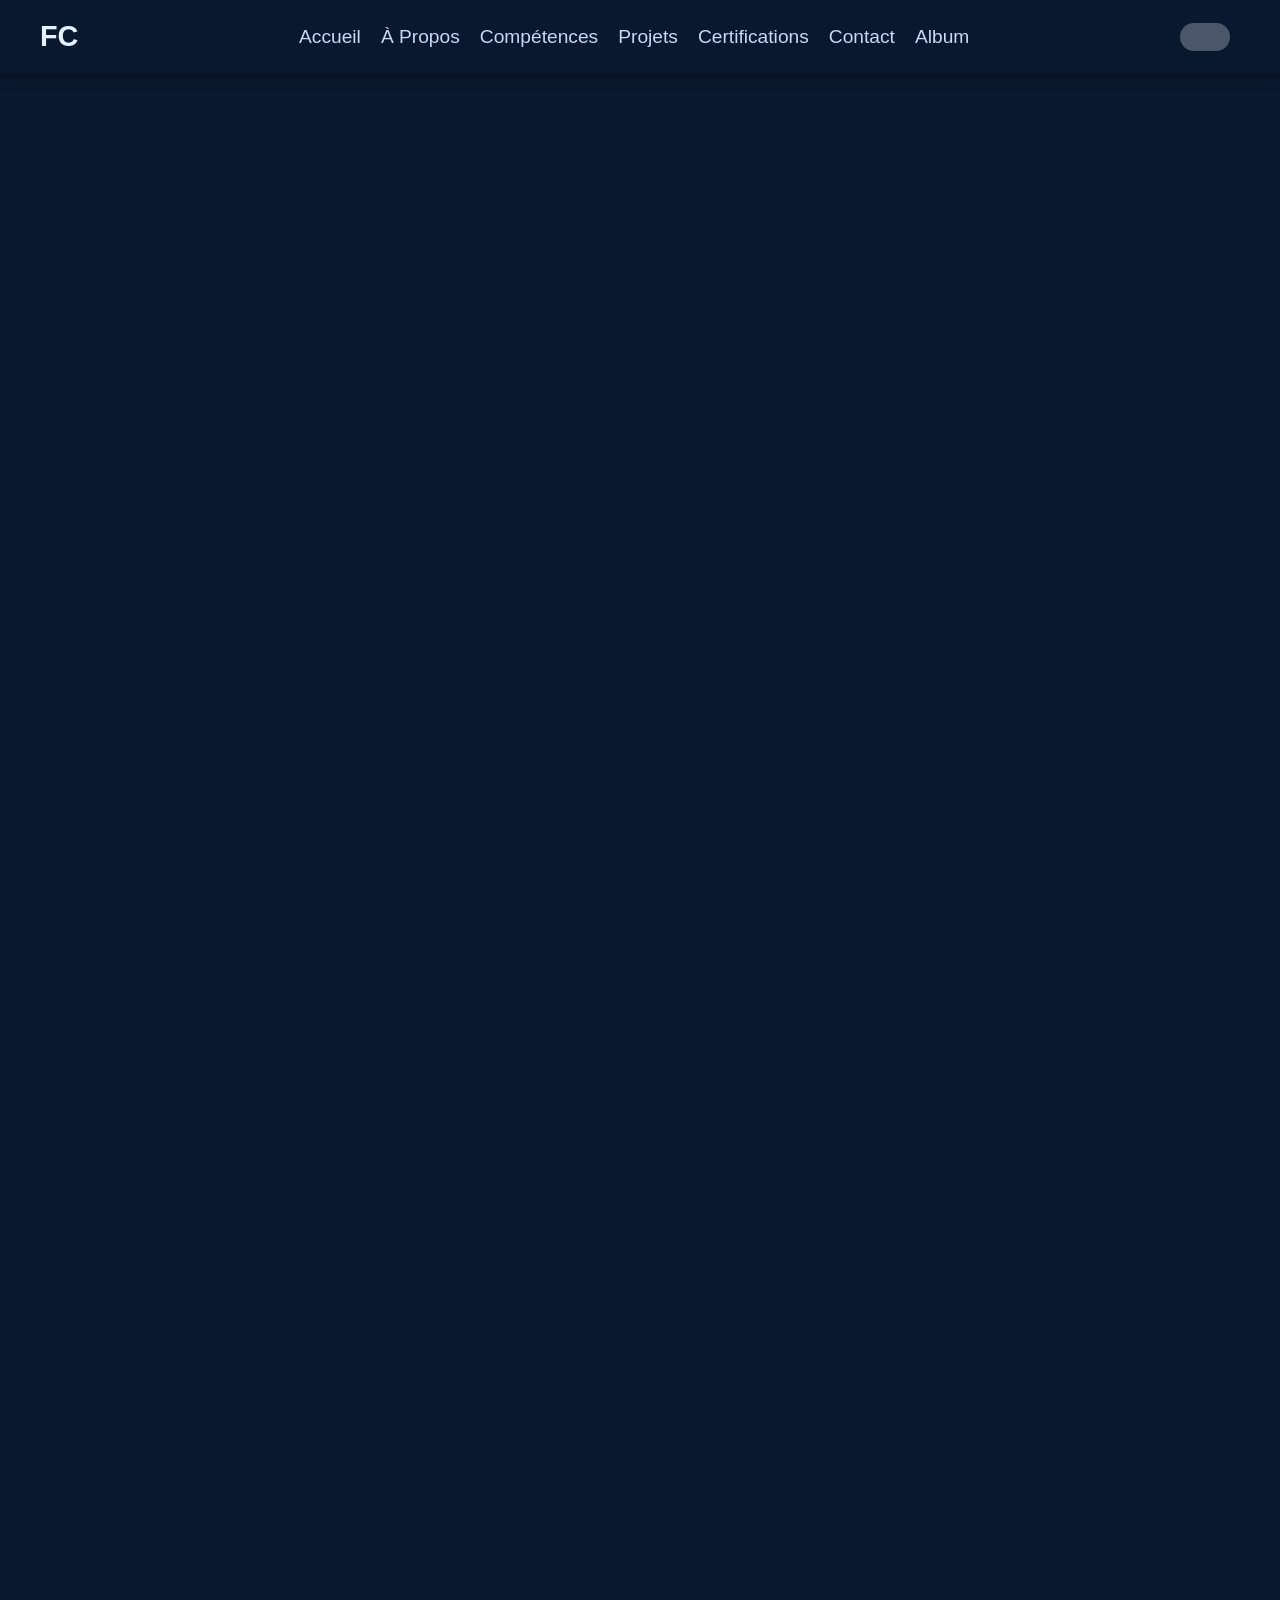
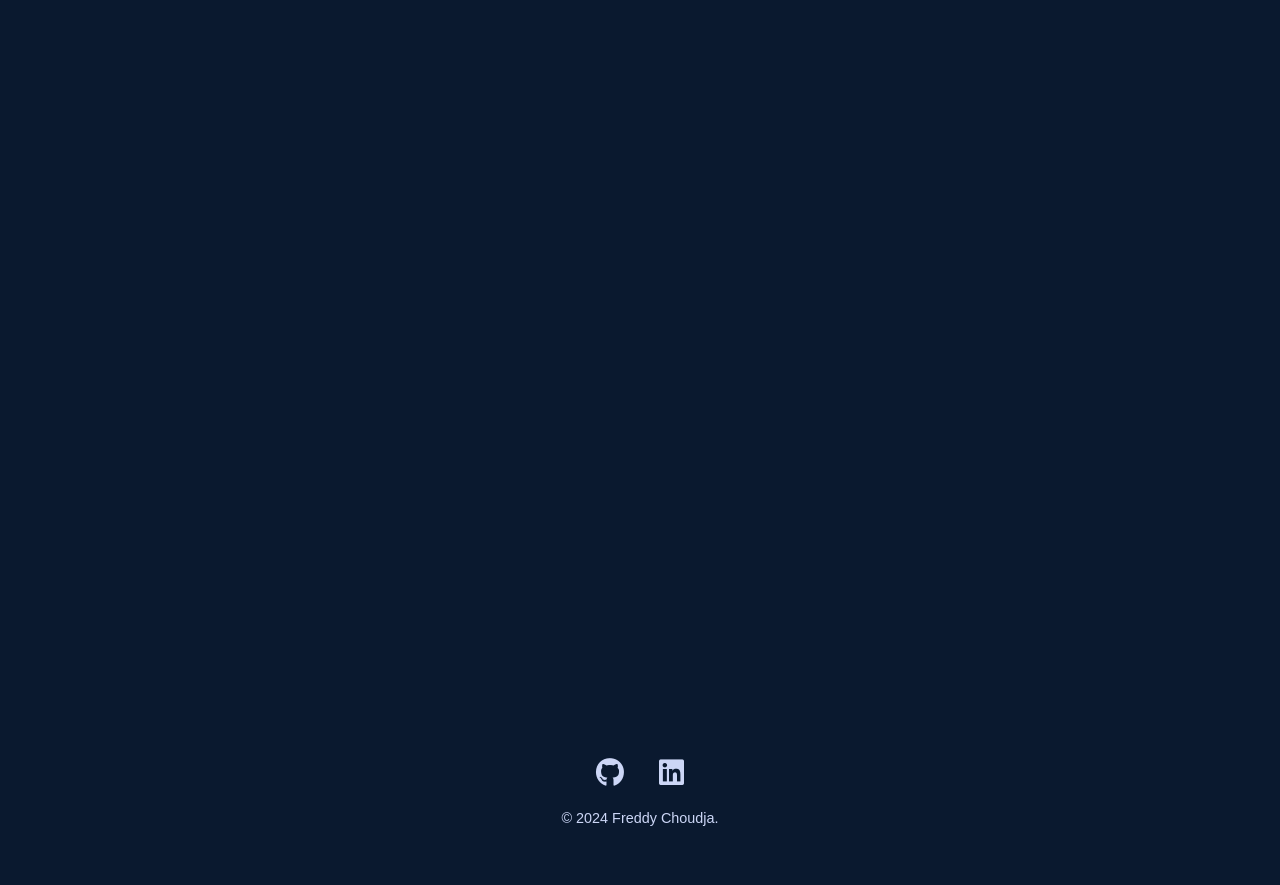
==== portf1/index.html @ 0fa6a566 "Add files via upload" ====
<!DOCTYPE html>
<html lang="fr" data-theme="dark">
<head>
    <meta charset="UTF-8">
    <meta name="viewport" content="width=device-width, initial-scale=1.0">
    <meta name="description" content="Portfolio de Freddy Choudja, développeur Full-Stack & entrepreneur spécialisé en Flutter, React, Node.js et Blockchain (Massa), créant des solutions pour la transformation numérique en Afrique.">
    <meta name="keywords" content="freddy choudja, développeur, full-stack, entrepreneur, flutter, react, node.js, blockchain, massa, afrique, cameroun, solutions numériques">
    <meta name="author" content="Freddy Choudja">
    <title>Freddy Choudja - Architecte de Solutions Numériques</title>

    <link rel="stylesheet" href="assets/css/style.css">
    <link rel="stylesheet" href="https://cdnjs.cloudflare.com/ajax/libs/font-awesome/6.2.0/css/all.min.css">
    <!-- Favicon personnalisé "FC" -->
    <link rel="icon" type="image/svg+xml" href="data:image/svg+xml,%3Csvg xmlns='http://www.w3.org/2000/svg' viewBox='0 0 100 100'%3E%3Crect width='100' height='100' rx='20' fill='%2300aaff'%3E%3C/rect%3E%3Ctext x='50' y='50' font-size='50' fill='white' text-anchor='middle' dy='.35em' font-family='Arial, sans-serif'%3EFC%3C/text%3E%3C/svg%3E">
</head>
<body>
    <div id="particles-js"></div>

    <nav>
        <!-- Logo Initiales -->
        <div class="logo">
            <a href="#hero" aria-label="Retour à l'accueil">FC</a>
        </div>
        <ul>
            <li><a href="#hero">Accueil</a></li>
            <li><a href="#about">À Propos</a></li>
            <li><a href="#skills">Compétences</a></li>
            <li><a href="#projects">Projets</a></li>
            <li><a href="#certifications">Certifications</a></li>
            <li><a href="#contact">Contact</a></li>
            <li><a href="#album">Album</a></li>
        </ul>
        <div class="theme-switch-wrapper">
            <label class="theme-switch" for="checkbox">
                <input type="checkbox" id="checkbox" />
                <div class="icon-slider">
                    <!-- Icônes Lune et Soleil -->
                    <svg class="moon" xmlns="http://www.w3.org/2000/svg" viewBox="0 0 24 24"><path d="M21.64,13.14...Z"/></svg>
                    <svg class="sun" xmlns="http://www.w3.org/2000/svg" viewBox="0 0 24 24"><path d="M12,9A3,3,0,0...Z"/></svg>
                </div>
            </label>
        </div>
    </nav>

    <header id="hero" class="hero fade-in-section">
        <h1>Freddy Choudja</h1>
        <p class="subtitle">Architecte de Solutions Numériques | Entrepreneur Tech</p>
        <p>Je conçois des écosystèmes web, blockchain Massah🙆🏽‍♂️ !!! pour catalyser l'innovation durable dans le monde.</p>
        <div class="hero-buttons">
            <a href="#projects" class="btn">Explorer mes réalisations</a>
            <a href="#contact" class="btn btn-secondary">Discutons de votre idée</a>
        </div>
    </header>

    <main>
        <section id="about" class="fade-in-section">
            <div class="container">
                <h2>Mon Parcours, Ma Vision</h2>
                <div class="about-content">
                    <img src="assets/images/fred.jpg" alt="Photo de profil de Freddy Choudja">
                    <div>
                        <p>En tant que développeur et entrepreneur camerounais, ma passion ne se limite pas au code ; elle est ancrée dans la conviction que la technologie est le plus puissant levier pour le changement. Je me spécialise dans la création d'applications robustes et centrées sur l'utilisateur.</p>
                        <p>Mon objectif est de traduire les défis locaux en opportunités numériques. Chaque projet est une mission pour renforcer l'éducation, promouvoir la durabilité et accélérer la transformation digitale sur le continent. Je crois en un avenir où l'innovation locale redéfinit les standards mondiaux.</p>
                    </div>
                </div>
            </div>
        </section>

        <!-- NOUVELLE SECTION COMPÉTENCES -->
        <section id="skills" class="fade-in-section">
            <div class="container">
                <h2>Mes Pôles d'Expertise</h2>
                <div class="skills-grid">
                    <div class="skill-card">
                        <i class="fas fa-mobile-alt"></i>
                        <h3>Développement Web</h3>
                        <p>Création d'applications natives cross-platform, performantes et fluides.</p>
                    </div>
                    <div class="skill-card">
                        <i class="fas fa-laptop-code"></i>
                        <h3>Marketing digitale</h3>
                        <p>promouvoir l'identite virtuelle des entreprises et entrepreneurs.</p>
                    </div>
                    <div class="skill-card">
                        <i class="fas fa-cubes"></i>
                        <h3>Blockchain & Web3</h3>
                        <p>Conception d'applications décentralisées (dApps) pour plus de transparence et de sécurité.</p>
                        <span><strong>Écosystème :</strong> Massa, Smart Contracts</span>
                    </div>
                </div>
            </div>
        </section>

        <section id="certifications" class="fade-in-section">
            <div class="container">
                <h2>Mes Certifications</h2>
                <div class="certifications-grid">
                    <div class="certification-card">
                        <div class="certification-header">
                            <i class="fas fa-award"></i>
                            <h3>Marketing digitale</h3>
                        </div>
                        <p>Une formation intensive couvrant les fondamentaux du Marketing, proposer ar Adobe & meta.</p>
                        <span class="certification-issuer">Délivré par coursera</span>
                        <a href="#" class="btn-certification" target="_blank" rel="noopener noreferrer">Voir le certificat</a>
                    </div>
                    <div class="certification-card">
                        <div class="certification-header">
                            <i class="fas fa-award"></i>
                            <h3>Certification Développeur Web</h3>
                        </div>
                        <p>Programme complet sur la création d'applications web modernes avec React, Node.js, laravel, bootstrap... </p>
                        <span class="certification-issuer">Délivré par coursera</span>
                        <a href="#" class="btn-certification" target="_blank" rel="noopener noreferrer">Voir le certificat</a>
                    </div>
                </div>
            </div>
        </section>

        <section id="projects" class="fade-in-section">
            <div class="container">
                <h2>Projets d'Impact</h2>
                <p class="section-subtitle">Quelques exemples de solutions que j'ai contribué à bâtir.</p>
                <div class="project-list">
                    <div class="project-item">
                        <img src="https://via.placeholder.com/400x250/2ecc71/ffffff?text=EduLink" alt="Projet EduLink Mobile App">
                        <div class="project-info">
                            <h3>Agriclim </h3>
                            <p>Une application Web connectant les acteur du secteur agricolte au Cameroun, offrant un accès simplifié au marche et aux ressources pour optimiser les recolte. </p>
                            <a href="#project-detail-1" class="btn project-detail-trigger">Voir les détails</a>
                        </div>
                    </div>
                    <div class="project-item">
                        <img src="https://via.placeholder.com/400x250/3498db/ffffff?text=KudiPay" alt="Projet KudiPay Web App">
                        <div class="project-info">
                            <h3>Genbook</h3>
                            <p>Une interface web  pour  permettant aux entrepreneurs de gérer leur livre et document de maniere intuitive.</p>
                             <a href="#project-detail-2" class="btn project-detail-trigger">Voir les détails</a>
                        </div>
                    </div>
                    <div class="project-item">
                        <img src="https://via.placeholder.com/400x250/9b59b6/ffffff?text=MassaVote" alt="Projet MassaVote Blockchain">
                        <div class="project-info">
                            <h3>MassaVote - Solution de Vote Décentralisé</h3>
                            <p>Un prototype de système de vote sécurisé et transparent, bâti sur la blockchain Massah🙆🏽‍♂️ !!!. Une exploration du potentiel du Web3 pour la gouvernance locale.</p>
                            <a href="#project-detail-3" class="btn project-detail-trigger">Voir les détails</a>
                        </div>
                    </div>
                </div>
            </div>
        </section>

        <section id="contact" class="fade-in-section">
            <div class="container">
                <h2>Prêt à construire le futur ?</h2>
                <p style="text-align: center; margin-bottom: 30px;">Que ce soit pour une collaboration, un projet ambitieux ou simplement pour échanger, je suis à votre écoute.</p>
                <form id="contact-form" action="https://formspree.io/f/VOTRE_ID_FORMSPREE" method="POST">
                    <div class="form-group">
                        <input type="text" id="name" name="name" required placeholder="Votre Nom">
                    </div>
                    <div class="form-group">
                        <input type="email" id="email" name="email" required placeholder="Votre Email">
                    </div>
                    <div class="form-group">
                        <textarea id="message" name="message" rows="5" required placeholder="Bonjour Freddy, je souhaiterais discuter de..."></textarea>
                    </div>
                    <button type="submit" class="btn">Envoyer le message</button>
                </form>
            </div>
        </section>
    </main>

    <!-- Modals pour les détails des projets -->
    <div id="project-detail-1" class="project-detail-modal" style="display:none;">
        <div class="modal-content">
            <button class="close-modal-btn">&times;</button>
            <h2>AgriClim</h2>
            <p>Ce projet vise à démocratiser l'accès à la marchandise en mettant en relation des agriculteur qualifiés avec des consomateurs. L'application intègre un chat en temps réel, un système de notation et de paiement sécurisé. L'enjeu était de créer une interface ultra-simple pour surmonter la fracture numérique.</p>
            <div class="project-links">
                <a href="#" class="btn" target="_blank" rel="noopener noreferrer">Visiter le site</a>
                <a href="#" class="btn" target="_blank" rel="noopener noreferrer">Code sur GitHub</a>
            </div>
        </div>
    </div>
    
    <div id="project-detail-2" class="project-detail-modal" style="display:none;">
         <div class="modal-content">
            <button class="close-modal-btn">&times;</button>
            <h2>Genbook</h2>
            <p>L'objectif était de fournir une app de generation de document synchroniser aux entrepreneurs.</p>
            <div class="project-links">
                <a href="#" class="btn" target="_blank" rel="noopener noreferrer">Essayer la démo</a>
                <a href="#" class="btn" target="_blank" rel="noopener noreferrer">Code sur GitHub</a>
            </div>
        </div>
    </div>

    <div id="project-detail-3" class="project-detail-modal" style="display:none;">
        <div class="modal-content">
            <button class="close-modal-btn">&times;</button>
            <img src="https://via.placeholder.com/800x400/9b59b6/ffffff?text=MassaVote" alt="Projet MassaVote">
            <h2>MassaVote - Vote Décentralisé</h2>
            <p>Ce projet est une preuve de concept démontrant la puissance de la blockchain Massa pour des applications citoyennes. J'ai développé des smart contracts pour gérer les propositions de vote et l'enregistrement des votes de manière immuable. L'interface, sobrement réalisée en Vue.js, interagit directement avec la blockchain. C'est une exploration passionnante du Web3 appliqué à des problématiques concrètes de gouvernance.</p>
            <div class="project-links">
                <a href="#" class="btn" target="_blank" rel="noopener noreferrer">Voir le Proof of Concept</a>
                <a href="#" class="btn" target="_blank" rel="noopener noreferrer">Code sur GitHub</a>
            </div>
        </div>
    </div>

    <footer>
        <div class="social-links">
            <a href="https://github.com/freddychoudja" target="_blank" aria-label="Profil GitHub de Freddy Choudja"><i class="fab fa-github"></i></a>
            <a href="https://www.linkedin.com/in/freddy-choudja-2a662a330/" target="_blank" aria-label="Profil LinkedIn de Freddy Choudja"><i class="fab fa-linkedin"></i></a>
        </div>
        <p>&copy; 2024 Freddy Choudja. </p>
    </footer>

    <script src="https://cdn.jsdelivr.net/particles.js/2.0.0/particles.min.js"></script>
    <script src="assets/js/script.js"></script>
</body>
</html>
---- portf1/assets/css/style.css ----
:root {
    --primary-color: #00aaff;
    --secondary-color: #0a192f;
    --font-color: #ccd6f6;
    --bg-color: #0a192f;
    --heading-color: #e6f1ff;
    --nav-bg-color: rgba(10, 25, 47, 0.85);
    --shadow-color: rgba(0, 0, 0, 0.5);
    --particle-color: #ffffff;
}

[data-theme="light"] {
    --primary-color: #007bff;
    --secondary-color: #ffffff;
    --font-color: #333742;
    --bg-color: #f0f2f5;
    --heading-color: #000;
    --nav-bg-color: rgba(255, 255, 255, 0.85);
    --shadow-color: rgba(100, 100, 100, 0.15);
    --particle-color: #333333;
}

html {
    scroll-behavior: smooth;
}

body {
    font-family: 'Segoe UI', Tahoma, Geneva, Verdana, sans-serif;
    background-color: var(--bg-color);
    color: var(--font-color);
    margin: 0;
    padding: 0;
    transition: background-color 0.3s, color 0.3s;
}

#particles-js {
    position: fixed;
    width: 100%;
    height: 100%;
    z-index: -1;
}

nav {
    display: flex;
    justify-content: space-between;
    align-items: center;
    padding: 20px 40px;
    background-color: var(--nav-bg-color);
    box-shadow: 0 2px 10px var(--shadow-color);
    backdrop-filter: blur(10px);
    position: sticky;
    top: 0;
    z-index: 10;
}

nav ul {
    list-style: none;
    margin: 0;
    padding: 0;
    display: flex;
}

nav ul li {
    margin-left: 20px;
}

nav ul li a {
    color: var(--font-color);
    text-decoration: none;
    font-size: 1.2em;
    transition: color 0.3s;
}

nav ul li a:hover, nav ul li a.active {
    color: var(--primary-color);
}

.hero {
    display: flex;
    flex-direction: column;
    justify-content: center;
    align-items: center;
    height: 100vh; /* Prend toute la hauteur de la vue */
    text-align: center;
}

.hero h1 {
    font-size: 4.5em;
    margin: 0;
    font-weight: 700;
}

.hero p {
    font-size: 1.8em;
    margin-top: 10px;
}

.btn {
    display: inline-block;
    padding: 12px 25px;
    background-color: var(--primary-color);
    color: #fff;
    text-decoration: none;
    border-radius: 5px;
    margin-top: 25px;
    transition: background-color 0.3s, transform 0.3s;
    font-weight: bold;
}

.btn:hover {
    background-color: #0088cc; /* Un peu plus foncé au survol */
    transform: translateY(-3px);
}

section {
    padding: 80px 40px;
    max-width: 1000px;
    margin: 0 auto;
    border-bottom: 1px solid var(--shadow-color);
}

section:last-of-type {
    border-bottom: none;
}

.container {
    width: 100%;
}

h2 {
    color: var(--heading-color);
    text-align: center;
    margin-bottom: 50px;
    font-size: 2.8em;
    font-weight: 600;
}

.about-content {
    display: flex;
    align-items: center;
    gap: 40px;
}

.about-content img {
    border-radius: 50%;
    width: 150px;
    height: 150px;
    border: 3px solid var(--primary-color);
}

.project-list {
    display: grid;
    grid-template-columns: repeat(auto-fit, minmax(300px, 1fr));
    gap: 30px;
}

.project-item {
    background-color: var(--secondary-color);
    border-radius: 8px;
    overflow: hidden;
    box-shadow: 0 4px 15px var(--shadow-color);
    transition: transform 0.3s, box-shadow 0.3s;
}

.project-item:hover {
    transform: translateY(-10px);
    box-shadow: 0 8px 25px var(--shadow-color);
}

.project-item img {
    width: 100%;
    display: block;
}

.project-info {
    padding: 20px;
}

.project-info h3 {
    margin-top: 0;
    color: var(--heading-color);
}

#contact form {
    display: flex;
    flex-direction: column;
    gap: 20px;
}

#contact .form-group label {
    display: block;
    margin-bottom: 8px;
    font-weight: bold;
}

#contact input, #contact textarea {
    width: 100%;
    padding: 12px;
    border-radius: 5px;
    border: 1px solid var(--primary-color);
    background-color: var(--secondary-color);
    color: var(--font-color);
    box-sizing: border-box; /* Important pour le padding */
}

.project-detail-modal {
    position: fixed;
    top: 0;
    left: 0;
    width: 100%;
    height: 100%;
    background-color: rgba(0, 0, 0, 0.8);
    z-index: 20;
    display: none; /* Initially hidden */
    align-items: center;
    justify-content: center;
    padding: 20px;
    box-sizing: border-box;
}

.modal-content {
    background-color: var(--bg-color);
    padding: 40px;
    border-radius: 8px;
    max-width: 800px;
    width: 100%;
    position: relative;
    animation: slide-down 0.5s ease-out;
}

.close-modal-btn {
    position: absolute;
    top: 15px;
    right: 15px;
    background: none;
    border: none;
    color: var(--font-color);
    font-size: 2em;
    cursor: pointer;
}

@keyframes slide-down {
    from {
        transform: translateY(-50px);
        opacity: 0;
    }
    to {
        transform: translateY(0);
        opacity: 1;
    }
}

footer {
    text-align: center;
    padding: 40px 20px;
}

.social-links a {
    color: var(--font-color);
    margin: 0 15px;
    font-size: 1.8em;
    transition: color 0.3s;
}

.social-links a:hover {
    color: var(--primary-color);
}

footer p {
    margin-top: 20px;
    font-size: 0.9em;
}

.theme-switch-wrapper {
    display: flex;
    align-items: center;
}

.theme-switch {
    position: relative;
    display: inline-block;
    width: 50px;
    height: 28px;
    margin: 0 10px;
}

.theme-switch input {
    opacity: 0;
    width: 0;
    height: 0;
}

.icon-slider {
    position: absolute;
    cursor: pointer;
    top: 0;
    left: 0;
    right: 0;
    bottom: 0;
    background-color: #4c566a;
    transition: .4s;
    border-radius: 28px;
    display: flex;
    align-items: center;
    justify-content: space-between;
    padding: 4px;
}

.icon-slider svg {
    width: 20px;
    height: 20px;
    transition: opacity 0.3s ease, transform 0.4s ease;
}

.icon-slider .sun {
    fill: #f1c40f;
    opacity: 0;
    transform: translateX(-20px);
}

.icon-slider .moon {
    fill: #f3f3f3;
    transform: translateX(0);
}

input:checked + .icon-slider {
    background-color: var(--primary-color);
}

input:checked + .icon-slider .sun {
    opacity: 1;
    transform: translateX(0);
}

input:checked + .icon-slider .moon {
    opacity: 0;
    transform: translateX(20px);
}

/*
 * =========================================
 *  1. AMÉLIORATIONS GÉNÉRALES ET NOUVEAUX ÉLÉMENTS
 * =========================================
 */

/* Style pour le logo "FC" dans la barre de navigation */
nav .logo a {
    color: var(--heading-color);
    font-size: 1.8em;
    font-weight: bold;
    text-decoration: none;
    transition: color 0.3s;
}
nav .logo a:hover {
    color: var(--primary-color);
}

/* Style pour le sous-titre de la section Hero et des projets */
.subtitle, .section-subtitle {
    font-size: 1.2em;
    color: var(--font-color);
    max-width: 600px; /* Limite la largeur pour une meilleure lisibilité */
    margin: 15px auto 30px auto;
    opacity: 0.9;
}
.section-subtitle {
    text-align: center;
}

/* Organisation des boutons dans la section Hero */
.hero-buttons {
    display: flex;
    gap: 15px; /* Espace entre les boutons */
    margin-top: 20px;
}

/* Variante "secondaire" pour les boutons (style "outline") */
.btn.btn-secondary {
    background-color: transparent;
    border: 2px solid var(--primary-color);
    color: var(--primary-color);
}

.btn.btn-secondary:hover {
    background-color: var(--primary-color);
    color: #fff;
}


/*
 * =========================================
 *  2. NOUVELLE SECTION "COMPÉTENCES"
 * =========================================
 */

#skills .skills-grid {
    display: grid;
    /* Crée 3 colonnes sur grand écran, et s'adapte automatiquement sur les plus petits */
    grid-template-columns: repeat(auto-fit, minmax(280px, 1fr));
    gap: 30px;
    margin-top: 50px;
}

.skill-card {
    background-color: var(--secondary-color);
    padding: 30px;
    border-radius: 8px;
    text-align: center;
    box-shadow: 0 4px 15px var(--shadow-color);
    border: 1px solid transparent;
    transition: transform 0.3s ease, border-color 0.3s ease;
}

.skill-card:hover {
    transform: translateY(-8px);
    border-color: var(--primary-color);
}

/* Icônes de compétence */
.skill-card i {
    font-size: 3em;
    color: var(--primary-color);
    margin-bottom: 20px;
}

.skill-card h3 {
    color: var(--heading-color);
    font-size: 1.5em;
    margin-bottom: 10px;
}

.skill-card span {
    display: block;
    margin-top: 15px;
    font-weight: bold;
    opacity: 0.8;
}

/*
 * =========================================
 *  NOUVELLE SECTION "CERTIFICATIONS"
 * =========================================
 */

#certifications .certifications-grid {
    display: grid;
    grid-template-columns: repeat(auto-fit, minmax(300px, 1fr));
    gap: 30px;
    margin-top: 50px;
}

.certification-card {
    background-color: var(--secondary-color);
    padding: 25px;
    border-radius: 8px;
    box-shadow: 0 4px 15px var(--shadow-color);
    border: 1px solid transparent;
    transition: transform 0.3s ease, border-color 0.3s ease;
    display: flex;
    flex-direction: column;
}

.certification-card:hover {
    transform: translateY(-8px);
    border-color: var(--primary-color);
}

.certification-header {
    display: flex;
    align-items: center;
    gap: 15px;
    margin-bottom: 15px;
}

.certification-header i {
    font-size: 2em;
    color: var(--primary-color);
}

.certification-header h3 {
    color: var(--heading-color);
    font-size: 1.3em;
    margin: 0;
}

.certification-card p {
    flex-grow: 1;
    margin-bottom: 20px;
}

.certification-issuer {
    font-style: italic;
    opacity: 0.8;
    margin-bottom: 20px;
}

.btn-certification {
    align-self: flex-start;
    text-decoration: none;
    color: var(--primary-color);
    font-weight: bold;
    transition: color 0.3s;
}

.btn-certification:hover {
    color: #fff;
    text-decoration: underline;
}


/*
 * =========================================
 *  3. AJUSTEMENTS DES SECTIONS EXISTANTES
 * =========================================
 */

/* Ajustement de la section Hero pour un impact maximal */
.hero {
    min-height: 100vh; /* Utilise min-height pour plus de flexibilité */
    padding: 20px;
}

.hero .subtitle {
    font-weight: 300; /* Police plus légère pour contraster avec le titre */
}


/* Raffinements pour les cartes de projet */
.project-item {
    display: flex;
    flex-direction: column; /* Assure que le contenu s'empile verticalement */
}

.project-info {
    flex-grow: 1; /* Permet au contenu de remplir l'espace disponible */
    display: flex;
    flex-direction: column;
}

.project-info .btn {
    margin-top: auto; /* Pousse le bouton en bas de la carte */
    align-self: flex-start; /* Aligne le bouton à gauche */
}


/* Amélioration du formulaire de contact (état :focus) */
#contact input:focus, 
#contact textarea:focus {
    outline: none;
    border-color: var(--primary-color);
    box-shadow: 0 0 10px var(--primary-color);
}

/* Pour le formulaire sans labels visibles */
#contact .form-group {
    position: relative;
}

#contact input, #contact textarea {
    font-size: 1rem;
}


/*
 * =========================================
 *  4. AMÉLIORATIONS DES MODALES
 * =========================================
 */

.modal-content img {
    width: 100%;
    border-radius: 8px;
    margin-bottom: 20px;
}
.project-links {
    margin-top: 30px;
    display: flex;
    gap: 15px;
}

/*
 * =========================================
 *  5. ANIMATIONS AU DÉFILEMENT (SCROLL REVEAL)
 * =========================================
 */

/* État initial : les éléments sont cachés */
.fade-in-section {
    opacity: 0;
    transform: translateY(30px);
    transition: opacity 0.8s ease-out, transform 0.8s ease-out;
}

/* État final : les éléments deviennent visibles */
.fade-in-section.is-visible {
    opacity: 1;
    transform: translateY(0);
}


/*
 * =========================================
 *  6. RESPONSIVE DESIGN - AJUSTEMENTS MOBILES
 * =========================================
 */

@media (max-width: 768px) {
    body {
        font-size: 16px;
    }

    nav {
        flex-direction: column;
        padding: 15px;
    }

    nav ul {
        margin-top: 15px;
    }

    nav ul li {
        margin: 0 10px;
    }

    .hero h1 {
        font-size: 2.8em;
    }

    .hero p {
        font-size: 1.2em;
    }
    
    .hero-buttons {
        flex-direction: column;
        align-items: center;
        width: 100%;
    }

    .btn {
        width: 80%;
        text-align: center;
    }
    
    h2 {
        font-size: 2.2em;
    }
    
    .about-content {
        flex-direction: column;
        text-align: center;
    }
}
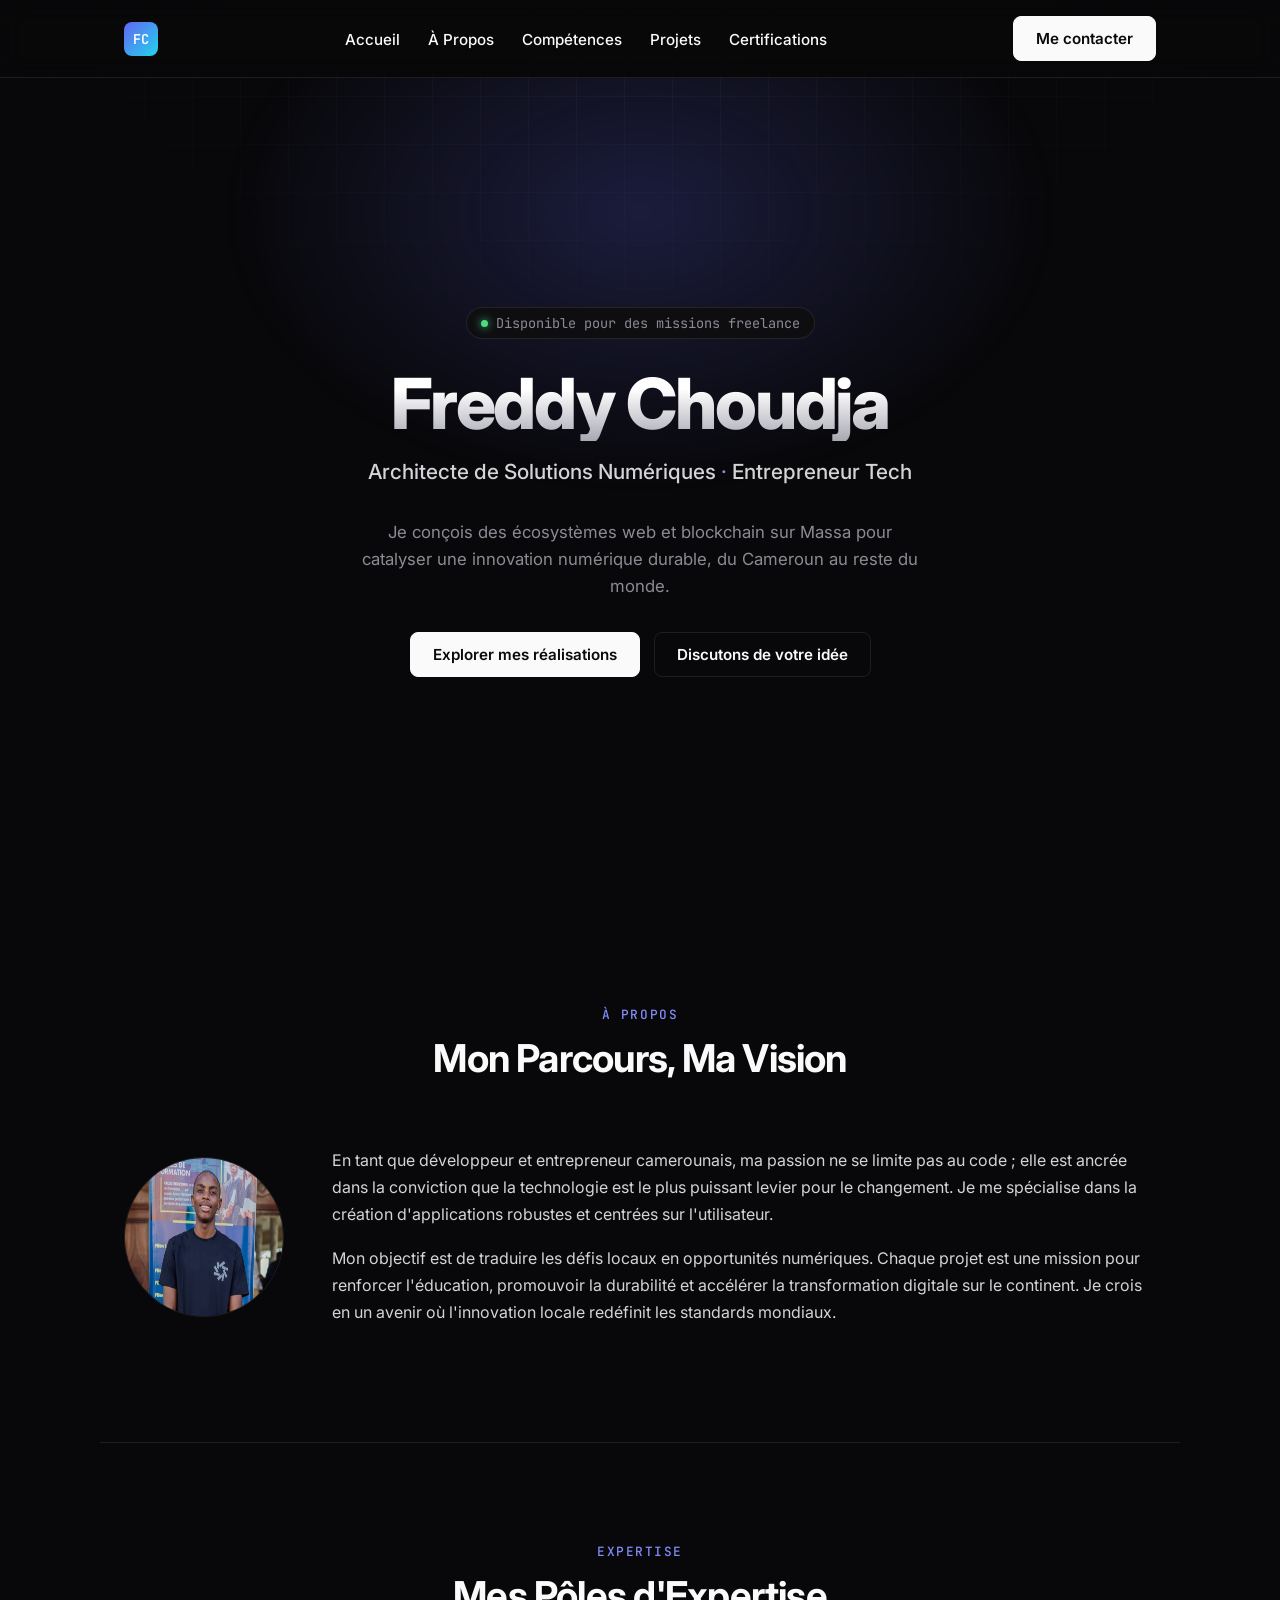
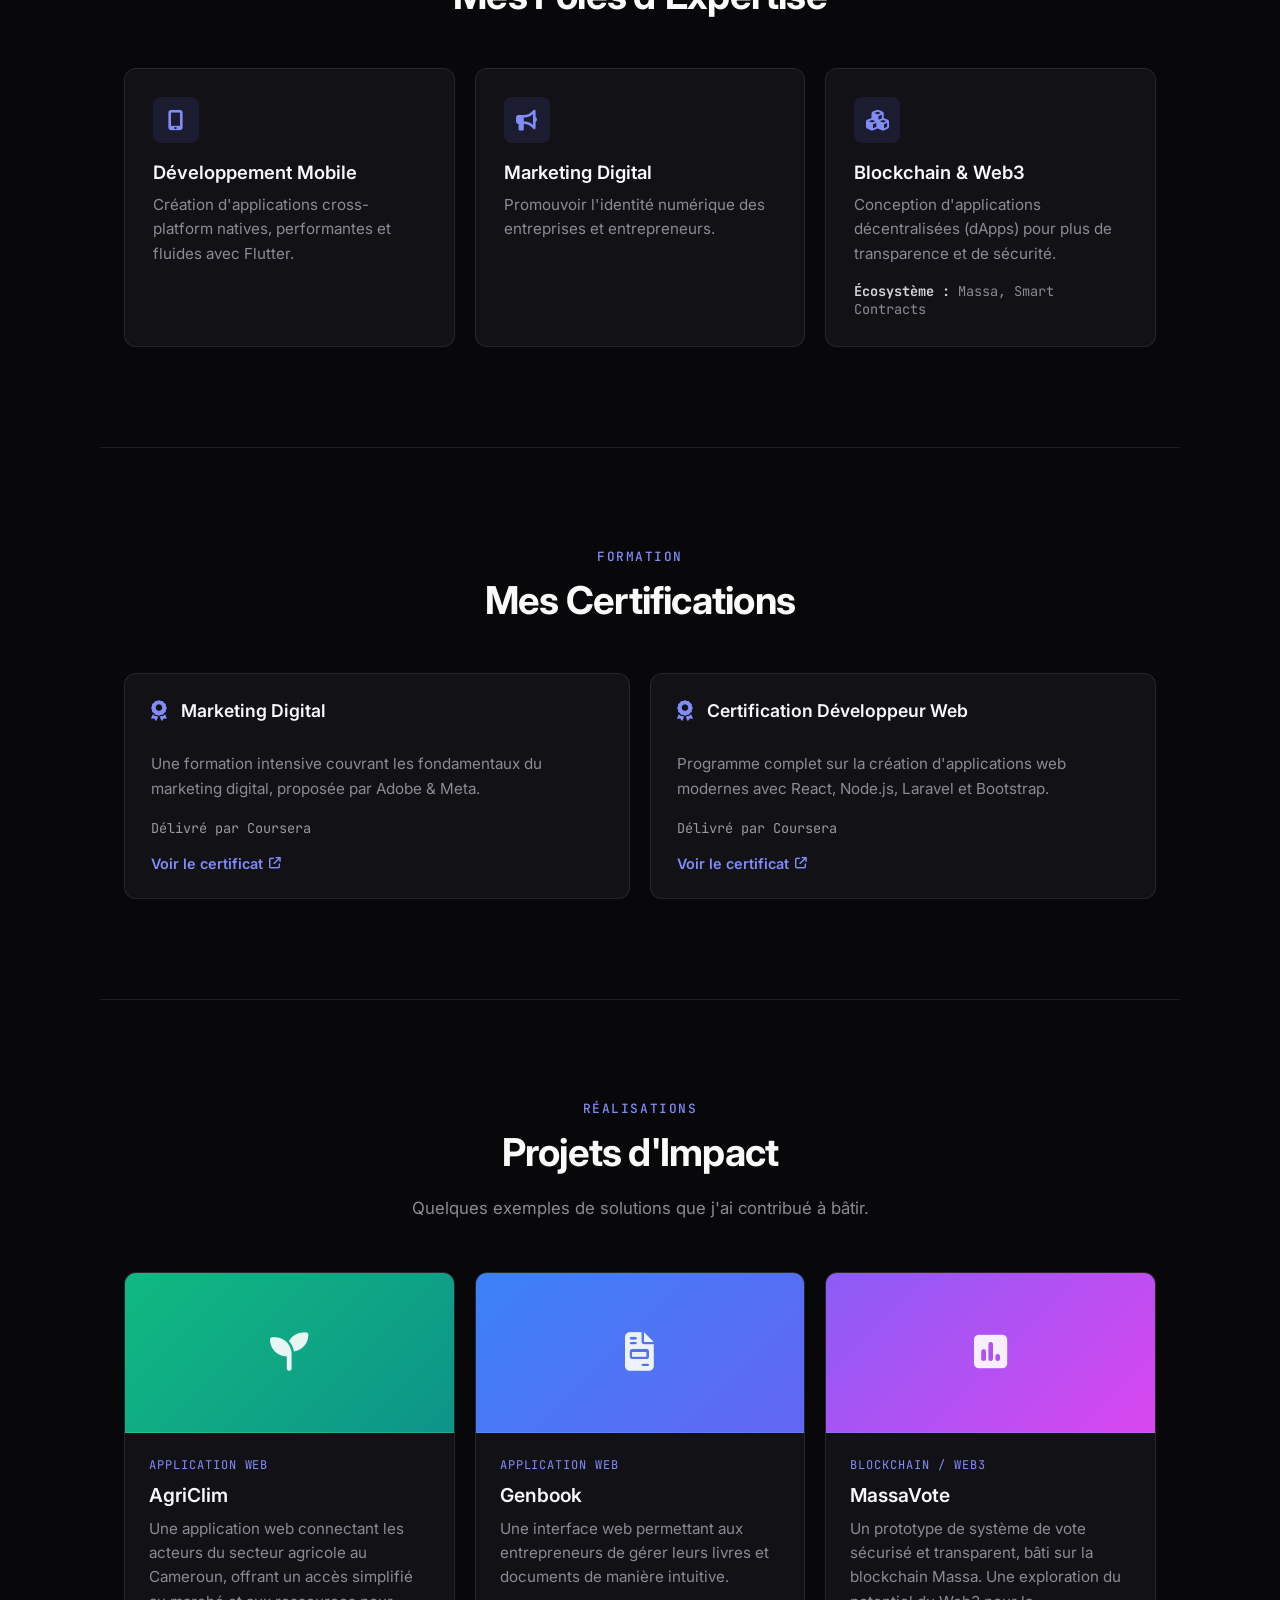
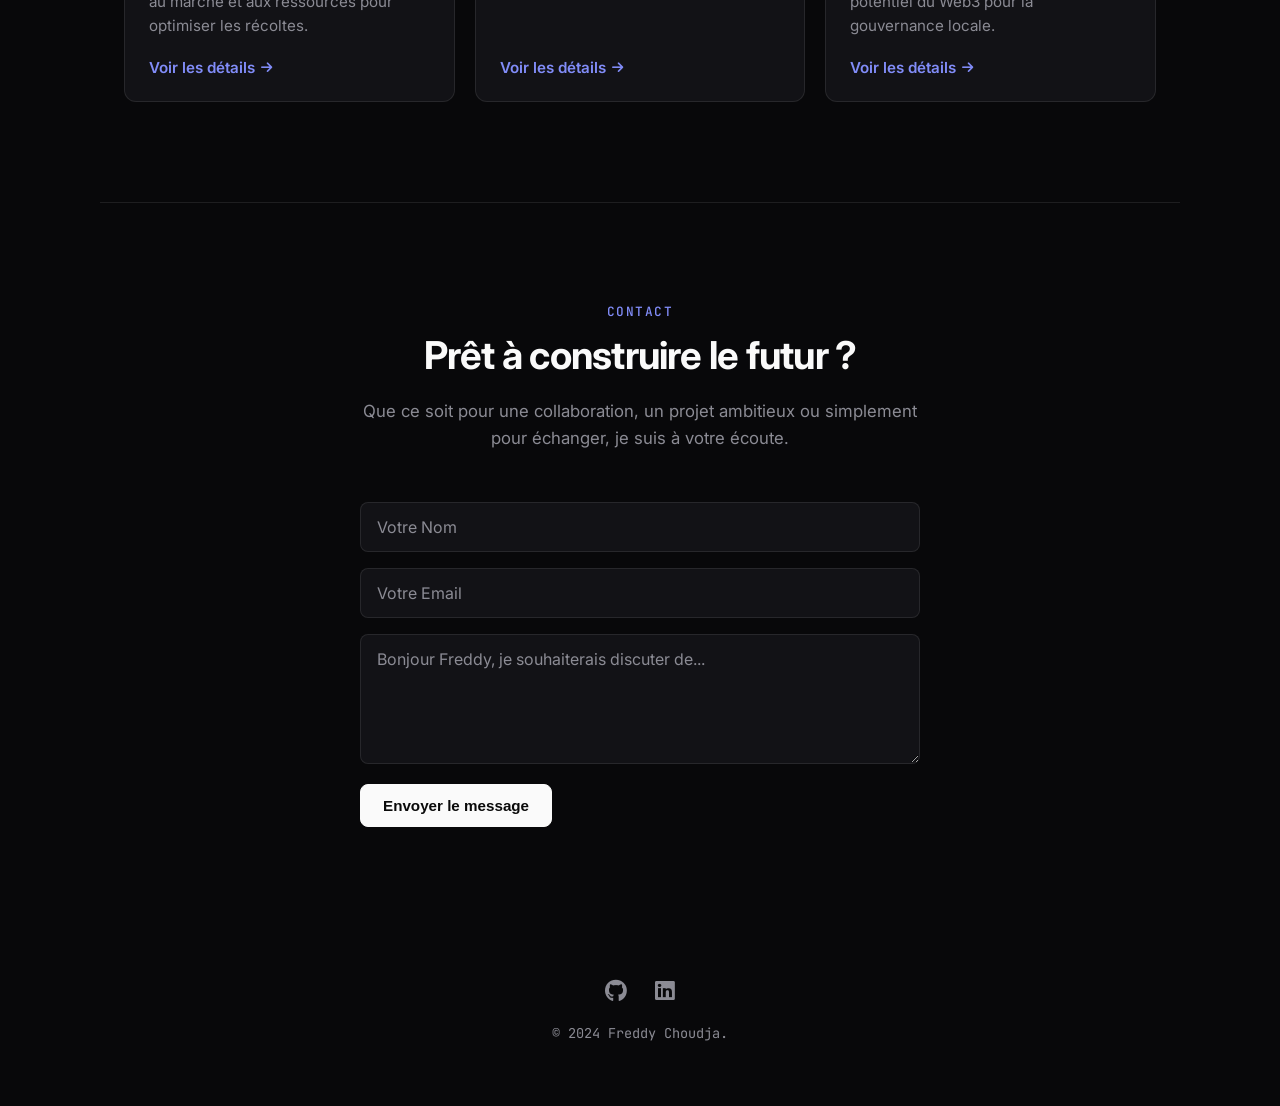
==== commit d8be6066: "refonte du design" ====
--- a/portf1/index.html
+++ b/portf1/index.html
@@ -8,44 +8,44 @@
     <meta name="author" content="Freddy Choudja">
     <title>Freddy Choudja - Architecte de Solutions Numériques</title>
 
+    <link rel="preconnect" href="https://fonts.googleapis.com">
+    <link rel="preconnect" href="https://fonts.gstatic.com" crossorigin>
+    <link href="https://fonts.googleapis.com/css2?family=Inter:wght@400;500;600;700;800&family=JetBrains+Mono:wght@400;500&display=swap" rel="stylesheet">
     <link rel="stylesheet" href="assets/css/style.css">
     <link rel="stylesheet" href="https://cdnjs.cloudflare.com/ajax/libs/font-awesome/6.2.0/css/all.min.css">
     <!-- Favicon personnalisé "FC" -->
-    <link rel="icon" type="image/svg+xml" href="data:image/svg+xml,%3Csvg xmlns='http://www.w3.org/2000/svg' viewBox='0 0 100 100'%3E%3Crect width='100' height='100' rx='20' fill='%2300aaff'%3E%3C/rect%3E%3Ctext x='50' y='50' font-size='50' fill='white' text-anchor='middle' dy='.35em' font-family='Arial, sans-serif'%3EFC%3C/text%3E%3C/svg%3E">
+    <link rel="icon" type="image/svg+xml" href="data:image/svg+xml,%3Csvg xmlns='http://www.w3.org/2000/svg' viewBox='0 0 100 100'%3E%3Crect width='100' height='100' rx='24' fill='%236366f1'%3E%3C/rect%3E%3Ctext x='50' y='50' font-size='46' fill='white' text-anchor='middle' dy='.35em' font-family='Arial, sans-serif' font-weight='700'%3EFC%3C/text%3E%3C/svg%3E">
 </head>
 <body>
-    <div id="particles-js"></div>
+    <div class="bg-grid" aria-hidden="true"></div>
 
     <nav>
-        <!-- Logo Initiales -->
-        <div class="logo">
-            <a href="#hero" aria-label="Retour à l'accueil">FC</a>
-        </div>
-        <ul>
-            <li><a href="#hero">Accueil</a></li>
-            <li><a href="#about">À Propos</a></li>
-            <li><a href="#skills">Compétences</a></li>
-            <li><a href="#projects">Projets</a></li>
-            <li><a href="#certifications">Certifications</a></li>
-            <li><a href="#contact">Contact</a></li>
-            <li><a href="#album">Album</a></li>
-        </ul>
-        <div class="theme-switch-wrapper">
-            <label class="theme-switch" for="checkbox">
-                <input type="checkbox" id="checkbox" />
-                <div class="icon-slider">
-                    <!-- Icônes Lune et Soleil -->
-                    <svg class="moon" xmlns="http://www.w3.org/2000/svg" viewBox="0 0 24 24"><path d="M21.64,13.14...Z"/></svg>
-                    <svg class="sun" xmlns="http://www.w3.org/2000/svg" viewBox="0 0 24 24"><path d="M12,9A3,3,0,0...Z"/></svg>
-                </div>
-            </label>
+        <div class="nav-container">
+            <div class="logo">
+                <a href="#hero" aria-label="Retour à l'accueil">
+                    <span class="logo-mark">FC</span>
+                </a>
+            </div>
+            <ul>
+                <li><a href="#hero">Accueil</a></li>
+                <li><a href="#about">À Propos</a></li>
+                <li><a href="#skills">Compétences</a></li>
+                <li><a href="#projects">Projets</a></li>
+                <li><a href="#certifications">Certifications</a></li>
+            </ul>
+            <a href="#contact" class="btn btn-sm nav-cta">Me contacter</a>
         </div>
     </nav>
 
     <header id="hero" class="hero fade-in-section">
+        <div class="hero-glow" aria-hidden="true"></div>
+        <div class="badge">
+            <span class="badge-dot"></span>
+            Disponible pour des missions freelance
+        </div>
         <h1>Freddy Choudja</h1>
-        <p class="subtitle">Architecte de Solutions Numériques | Entrepreneur Tech</p>
-        <p>Je conçois des écosystèmes web, blockchain Massah🙆🏽‍♂️ !!! pour catalyser l'innovation durable dans le monde.</p>
+        <p class="subtitle">Architecte de Solutions Numériques <span class="dot-sep">·</span> Entrepreneur Tech</p>
+        <p class="hero-desc">Je conçois des écosystèmes web et blockchain sur Massa pour catalyser une innovation numérique durable, du Cameroun au reste du monde.</p>
         <div class="hero-buttons">
             <a href="#projects" class="btn">Explorer mes réalisations</a>
             <a href="#contact" class="btn btn-secondary">Discutons de votre idée</a>
@@ -55,6 +55,7 @@
     <main>
         <section id="about" class="fade-in-section">
             <div class="container">
+                <p class="kicker">À propos</p>
                 <h2>Mon Parcours, Ma Vision</h2>
                 <div class="about-content">
                     <img src="assets/images/fred.jpg" alt="Photo de profil de Freddy Choudja">
@@ -66,26 +67,26 @@
             </div>
         </section>
 
-        <!-- NOUVELLE SECTION COMPÉTENCES -->
         <section id="skills" class="fade-in-section">
             <div class="container">
+                <p class="kicker">Expertise</p>
                 <h2>Mes Pôles d'Expertise</h2>
                 <div class="skills-grid">
                     <div class="skill-card">
-                        <i class="fas fa-mobile-alt"></i>
-                        <h3>Développement Web</h3>
-                        <p>Création d'applications natives cross-platform, performantes et fluides.</p>
+                        <div class="skill-icon"><i class="fas fa-mobile-alt"></i></div>
+                        <h3>Développement Mobile</h3>
+                        <p>Création d'applications cross-platform natives, performantes et fluides avec Flutter.</p>
                     </div>
                     <div class="skill-card">
-                        <i class="fas fa-laptop-code"></i>
-                        <h3>Marketing digitale</h3>
-                        <p>promouvoir l'identite virtuelle des entreprises et entrepreneurs.</p>
+                        <div class="skill-icon"><i class="fas fa-bullhorn"></i></div>
+                        <h3>Marketing Digital</h3>
+                        <p>Promouvoir l'identité numérique des entreprises et entrepreneurs.</p>
                     </div>
                     <div class="skill-card">
-                        <i class="fas fa-cubes"></i>
-                        <h3>Blockchain & Web3</h3>
+                        <div class="skill-icon"><i class="fas fa-cubes"></i></div>
+                        <h3>Blockchain &amp; Web3</h3>
                         <p>Conception d'applications décentralisées (dApps) pour plus de transparence et de sécurité.</p>
-                        <span><strong>Écosystème :</strong> Massa, Smart Contracts</span>
+                        <span class="skill-tag"><strong>Écosystème :</strong> Massa, Smart Contracts</span>
                     </div>
                 </div>
             </div>
@@ -93,25 +94,26 @@
 
         <section id="certifications" class="fade-in-section">
             <div class="container">
+                <p class="kicker">Formation</p>
                 <h2>Mes Certifications</h2>
                 <div class="certifications-grid">
                     <div class="certification-card">
                         <div class="certification-header">
                             <i class="fas fa-award"></i>
-                            <h3>Marketing digitale</h3>
-                        </div>
-                        <p>Une formation intensive couvrant les fondamentaux du Marketing, proposer ar Adobe & meta.</p>
-                        <span class="certification-issuer">Délivré par coursera</span>
-                        <a href="#" class="btn-certification" target="_blank" rel="noopener noreferrer">Voir le certificat</a>
+                            <h3>Marketing Digital</h3>
+                        </div>
+                        <p>Une formation intensive couvrant les fondamentaux du marketing digital, proposée par Adobe &amp; Meta.</p>
+                        <span class="certification-issuer">Délivré par Coursera</span>
+                        <a href="#" class="btn-certification" target="_blank" rel="noopener noreferrer">Voir le certificat <i class="fas fa-arrow-up-right-from-square"></i></a>
                     </div>
                     <div class="certification-card">
                         <div class="certification-header">
                             <i class="fas fa-award"></i>
                             <h3>Certification Développeur Web</h3>
                         </div>
-                        <p>Programme complet sur la création d'applications web modernes avec React, Node.js, laravel, bootstrap... </p>
-                        <span class="certification-issuer">Délivré par coursera</span>
-                        <a href="#" class="btn-certification" target="_blank" rel="noopener noreferrer">Voir le certificat</a>
+                        <p>Programme complet sur la création d'applications web modernes avec React, Node.js, Laravel et Bootstrap.</p>
+                        <span class="certification-issuer">Délivré par Coursera</span>
+                        <a href="#" class="btn-certification" target="_blank" rel="noopener noreferrer">Voir le certificat <i class="fas fa-arrow-up-right-from-square"></i></a>
                     </div>
                 </div>
             </div>
@@ -119,31 +121,35 @@
 
         <section id="projects" class="fade-in-section">
             <div class="container">
+                <p class="kicker">Réalisations</p>
                 <h2>Projets d'Impact</h2>
                 <p class="section-subtitle">Quelques exemples de solutions que j'ai contribué à bâtir.</p>
                 <div class="project-list">
                     <div class="project-item">
-                        <img src="https://via.placeholder.com/400x250/2ecc71/ffffff?text=EduLink" alt="Projet EduLink Mobile App">
+                        <div class="project-visual visual-green"><i class="fas fa-seedling"></i></div>
                         <div class="project-info">
-                            <h3>Agriclim </h3>
-                            <p>Une application Web connectant les acteur du secteur agricolte au Cameroun, offrant un accès simplifié au marche et aux ressources pour optimiser les recolte. </p>
-                            <a href="#project-detail-1" class="btn project-detail-trigger">Voir les détails</a>
+                            <span class="project-tag">Application Web</span>
+                            <h3>AgriClim</h3>
+                            <p>Une application web connectant les acteurs du secteur agricole au Cameroun, offrant un accès simplifié au marché et aux ressources pour optimiser les récoltes.</p>
+                            <a href="#project-detail-1" class="btn-link project-detail-trigger">Voir les détails <i class="fas fa-arrow-right"></i></a>
                         </div>
                     </div>
                     <div class="project-item">
-                        <img src="https://via.placeholder.com/400x250/3498db/ffffff?text=KudiPay" alt="Projet KudiPay Web App">
+                        <div class="project-visual visual-blue"><i class="fas fa-file-invoice"></i></div>
                         <div class="project-info">
+                            <span class="project-tag">Application Web</span>
                             <h3>Genbook</h3>
-                            <p>Une interface web  pour  permettant aux entrepreneurs de gérer leur livre et document de maniere intuitive.</p>
-                             <a href="#project-detail-2" class="btn project-detail-trigger">Voir les détails</a>
+                            <p>Une interface web permettant aux entrepreneurs de gérer leurs livres et documents de manière intuitive.</p>
+                            <a href="#project-detail-2" class="btn-link project-detail-trigger">Voir les détails <i class="fas fa-arrow-right"></i></a>
                         </div>
                     </div>
                     <div class="project-item">
-                        <img src="https://via.placeholder.com/400x250/9b59b6/ffffff?text=MassaVote" alt="Projet MassaVote Blockchain">
+                        <div class="project-visual visual-purple"><i class="fas fa-square-poll-vertical"></i></div>
                         <div class="project-info">
-                            <h3>MassaVote - Solution de Vote Décentralisé</h3>
-                            <p>Un prototype de système de vote sécurisé et transparent, bâti sur la blockchain Massah🙆🏽‍♂️ !!!. Une exploration du potentiel du Web3 pour la gouvernance locale.</p>
-                            <a href="#project-detail-3" class="btn project-detail-trigger">Voir les détails</a>
+                            <span class="project-tag">Blockchain / Web3</span>
+                            <h3>MassaVote</h3>
+                            <p>Un prototype de système de vote sécurisé et transparent, bâti sur la blockchain Massa. Une exploration du potentiel du Web3 pour la gouvernance locale.</p>
+                            <a href="#project-detail-3" class="btn-link project-detail-trigger">Voir les détails <i class="fas fa-arrow-right"></i></a>
                         </div>
                     </div>
                 </div>
@@ -152,9 +158,10 @@
 
         <section id="contact" class="fade-in-section">
             <div class="container">
+                <p class="kicker">Contact</p>
                 <h2>Prêt à construire le futur ?</h2>
-                <p style="text-align: center; margin-bottom: 30px;">Que ce soit pour une collaboration, un projet ambitieux ou simplement pour échanger, je suis à votre écoute.</p>
-                <form id="contact-form" action="https://formspree.io/f/VOTRE_ID_FORMSPREE" method="POST">
+                <p class="section-subtitle">Que ce soit pour une collaboration, un projet ambitieux ou simplement pour échanger, je suis à votre écoute.</p>
+                <form id="contact-form" class="contact-form" action="https://formspree.io/f/VOTRE_ID_FORMSPREE" method="POST">
                     <div class="form-group">
                         <input type="text" id="name" name="name" required placeholder="Votre Nom">
                     </div>
@@ -171,39 +178,41 @@
     </main>
 
     <!-- Modals pour les détails des projets -->
-    <div id="project-detail-1" class="project-detail-modal" style="display:none;">
+    <div id="project-detail-1" class="project-detail-modal" role="dialog" aria-modal="true" aria-labelledby="modal-title-1" style="display:none;">
         <div class="modal-content">
-            <button class="close-modal-btn">&times;</button>
-            <h2>AgriClim</h2>
-            <p>Ce projet vise à démocratiser l'accès à la marchandise en mettant en relation des agriculteur qualifiés avec des consomateurs. L'application intègre un chat en temps réel, un système de notation et de paiement sécurisé. L'enjeu était de créer une interface ultra-simple pour surmonter la fracture numérique.</p>
+            <button class="close-modal-btn" aria-label="Fermer">&times;</button>
+            <div class="project-visual visual-green modal-visual"><i class="fas fa-seedling"></i></div>
+            <h2 id="modal-title-1">AgriClim</h2>
+            <p>Ce projet vise à démocratiser l'accès au marché en mettant en relation des agriculteurs qualifiés avec des consommateurs. L'application intègre un chat en temps réel, un système de notation et un paiement sécurisé. L'enjeu était de créer une interface ultra-simple pour surmonter la fracture numérique.</p>
             <div class="project-links">
                 <a href="#" class="btn" target="_blank" rel="noopener noreferrer">Visiter le site</a>
-                <a href="#" class="btn" target="_blank" rel="noopener noreferrer">Code sur GitHub</a>
+                <a href="#" class="btn btn-secondary" target="_blank" rel="noopener noreferrer">Code sur GitHub</a>
             </div>
         </div>
     </div>
-    
-    <div id="project-detail-2" class="project-detail-modal" style="display:none;">
-         <div class="modal-content">
-            <button class="close-modal-btn">&times;</button>
-            <h2>Genbook</h2>
-            <p>L'objectif était de fournir une app de generation de document synchroniser aux entrepreneurs.</p>
+
+    <div id="project-detail-2" class="project-detail-modal" role="dialog" aria-modal="true" aria-labelledby="modal-title-2" style="display:none;">
+        <div class="modal-content">
+            <button class="close-modal-btn" aria-label="Fermer">&times;</button>
+            <div class="project-visual visual-blue modal-visual"><i class="fas fa-file-invoice"></i></div>
+            <h2 id="modal-title-2">Genbook</h2>
+            <p>L'objectif était de fournir une application de génération de documents synchronisée pour les entrepreneurs.</p>
             <div class="project-links">
                 <a href="#" class="btn" target="_blank" rel="noopener noreferrer">Essayer la démo</a>
-                <a href="#" class="btn" target="_blank" rel="noopener noreferrer">Code sur GitHub</a>
+                <a href="#" class="btn btn-secondary" target="_blank" rel="noopener noreferrer">Code sur GitHub</a>
             </div>
         </div>
     </div>
 
-    <div id="project-detail-3" class="project-detail-modal" style="display:none;">
+    <div id="project-detail-3" class="project-detail-modal" role="dialog" aria-modal="true" aria-labelledby="modal-title-3" style="display:none;">
         <div class="modal-content">
-            <button class="close-modal-btn">&times;</button>
-            <img src="https://via.placeholder.com/800x400/9b59b6/ffffff?text=MassaVote" alt="Projet MassaVote">
-            <h2>MassaVote - Vote Décentralisé</h2>
-            <p>Ce projet est une preuve de concept démontrant la puissance de la blockchain Massa pour des applications citoyennes. J'ai développé des smart contracts pour gérer les propositions de vote et l'enregistrement des votes de manière immuable. L'interface, sobrement réalisée en Vue.js, interagit directement avec la blockchain. C'est une exploration passionnante du Web3 appliqué à des problématiques concrètes de gouvernance.</p>
+            <button class="close-modal-btn" aria-label="Fermer">&times;</button>
+            <div class="project-visual visual-purple modal-visual"><i class="fas fa-square-poll-vertical"></i></div>
+            <h2 id="modal-title-3">MassaVote - Vote Décentralisé</h2>
+            <p>Ce projet est une preuve de concept démontrant la puissance de la blockchain Massa pour des applications citoyennes. J'ai développé des smart contracts pour gérer les propositions de vote et l'enregistrement des votes de manière immuable. L'interface, réalisée en Vue.js, interagit directement avec la blockchain. C'est une exploration passionnante du Web3 appliqué à des problématiques concrètes de gouvernance.</p>
             <div class="project-links">
                 <a href="#" class="btn" target="_blank" rel="noopener noreferrer">Voir le Proof of Concept</a>
-                <a href="#" class="btn" target="_blank" rel="noopener noreferrer">Code sur GitHub</a>
+                <a href="#" class="btn btn-secondary" target="_blank" rel="noopener noreferrer">Code sur GitHub</a>
             </div>
         </div>
     </div>
@@ -213,10 +222,9 @@
             <a href="https://github.com/freddychoudja" target="_blank" aria-label="Profil GitHub de Freddy Choudja"><i class="fab fa-github"></i></a>
             <a href="https://www.linkedin.com/in/freddy-choudja-2a662a330/" target="_blank" aria-label="Profil LinkedIn de Freddy Choudja"><i class="fab fa-linkedin"></i></a>
         </div>
-        <p>&copy; 2024 Freddy Choudja. </p>
+        <p>&copy; 2024 Freddy Choudja.</p>
     </footer>
 
-    <script src="https://cdn.jsdelivr.net/particles.js/2.0.0/particles.min.js"></script>
     <script src="assets/js/script.js"></script>
 </body>
-</html>+</html>
--- a/portf1/assets/css/style.css
+++ b/portf1/assets/css/style.css
@@ -1,23 +1,34 @@
+/*
+ * =========================================
+ *  DESIGN TOKENS
+ *  Inspiré de l'esthétique dev-tool de
+ *  Vercel / GitHub / Render / Daytona
+ * =========================================
+ */
+
 :root {
-    --primary-color: #00aaff;
-    --secondary-color: #0a192f;
-    --font-color: #ccd6f6;
-    --bg-color: #0a192f;
-    --heading-color: #e6f1ff;
-    --nav-bg-color: rgba(10, 25, 47, 0.85);
-    --shadow-color: rgba(0, 0, 0, 0.5);
-    --particle-color: #ffffff;
-}
-
-[data-theme="light"] {
-    --primary-color: #007bff;
-    --secondary-color: #ffffff;
-    --font-color: #333742;
-    --bg-color: #f0f2f5;
-    --heading-color: #000;
-    --nav-bg-color: rgba(255, 255, 255, 0.85);
-    --shadow-color: rgba(100, 100, 100, 0.15);
-    --particle-color: #333333;
+    --bg: #08080a;
+    --bg-elevated: #0e0e11;
+    --bg-card: #121216;
+    --border: rgba(255, 255, 255, 0.09);
+    --border-hover: rgba(255, 255, 255, 0.2);
+    --text: #d4d4d8;
+    --text-secondary: #8b8b94;
+    --heading: #fafafa;
+    --accent: #818cf8;
+    --accent-solid: #6366f1;
+    --accent-2: #22d3ee;
+    --accent-soft: rgba(99, 102, 241, 0.12);
+    --shadow-color: rgba(0, 0, 0, 0.45);
+    --radius: 12px;
+    --radius-sm: 8px;
+    --font-sans: 'Inter', -apple-system, BlinkMacSystemFont, 'Segoe UI', sans-serif;
+    --font-mono: 'JetBrains Mono', ui-monospace, SFMono-Regular, Menlo, Consolas, monospace;
+    --max-width: 1080px;
+}
+
+* {
+    box-sizing: border-box;
 }
 
 html {
@@ -25,32 +36,75 @@
 }
 
 body {
-    font-family: 'Segoe UI', Tahoma, Geneva, Verdana, sans-serif;
-    background-color: var(--bg-color);
-    color: var(--font-color);
+    font-family: var(--font-sans);
+    background-color: var(--bg);
+    color: var(--text);
     margin: 0;
     padding: 0;
-    transition: background-color 0.3s, color 0.3s;
-}
-
-#particles-js {
+    -webkit-font-smoothing: antialiased;
+}
+
+/*
+ * =========================================
+ *  FOND : grille discrète + glow
+ * =========================================
+ */
+
+.bg-grid {
     position: fixed;
-    width: 100%;
-    height: 100%;
+    inset: 0;
     z-index: -1;
-}
+    background-image:
+        linear-gradient(to right, rgba(255, 255, 255, 0.035) 1px, transparent 1px),
+        linear-gradient(to bottom, rgba(255, 255, 255, 0.035) 1px, transparent 1px);
+    background-size: 48px 48px;
+    -webkit-mask-image: radial-gradient(ellipse 80% 60% at 50% 0%, black 10%, transparent 70%);
+    mask-image: radial-gradient(ellipse 80% 60% at 50% 0%, black 10%, transparent 70%);
+}
+
+/*
+ * =========================================
+ *  NAVIGATION
+ * =========================================
+ */
 
 nav {
-    display: flex;
-    justify-content: space-between;
-    align-items: center;
-    padding: 20px 40px;
-    background-color: var(--nav-bg-color);
-    box-shadow: 0 2px 10px var(--shadow-color);
-    backdrop-filter: blur(10px);
     position: sticky;
     top: 0;
-    z-index: 10;
+    z-index: 30;
+    background-color: rgba(8, 8, 10, 0.75);
+    backdrop-filter: blur(12px);
+    -webkit-backdrop-filter: blur(12px);
+    border-bottom: 1px solid var(--border);
+}
+
+.nav-container {
+    max-width: var(--max-width);
+    margin: 0 auto;
+    padding: 16px 24px;
+    display: flex;
+    justify-content: space-between;
+    align-items: center;
+    gap: 24px;
+}
+
+.logo-mark {
+    display: inline-flex;
+    align-items: center;
+    justify-content: center;
+    width: 34px;
+    height: 34px;
+    border-radius: var(--radius-sm);
+    background: linear-gradient(135deg, var(--accent-solid), var(--accent-2));
+    color: #fff;
+    font-family: var(--font-mono);
+    font-weight: 600;
+    font-size: 0.85em;
+}
+
+nav .logo a {
+    display: flex;
+    text-decoration: none;
 }
 
 nav ul {
@@ -58,65 +112,189 @@
     margin: 0;
     padding: 0;
     display: flex;
-}
-
-nav ul li {
-    margin-left: 20px;
+    gap: 28px;
 }
 
 nav ul li a {
-    color: var(--font-color);
+    color: var(--text-secondary);
     text-decoration: none;
-    font-size: 1.2em;
-    transition: color 0.3s;
-}
-
-nav ul li a:hover, nav ul li a.active {
-    color: var(--primary-color);
-}
+    font-size: 0.95em;
+    font-weight: 500;
+    transition: color 0.2s;
+}
+
+nav ul li a:hover,
+nav ul li a.active {
+    color: var(--heading);
+}
+
+.nav-cta {
+    margin: 0;
+    padding: 8px 18px;
+    font-size: 0.9em;
+}
+
+/*
+ * =========================================
+ *  BOUTONS
+ * =========================================
+ */
+
+.btn {
+    display: inline-flex;
+    align-items: center;
+    gap: 8px;
+    padding: 12px 22px;
+    background-color: var(--heading);
+    color: #0a0a0a;
+    text-decoration: none;
+    border: 1px solid var(--heading);
+    border-radius: var(--radius-sm);
+    font-weight: 600;
+    font-size: 0.95em;
+    cursor: pointer;
+    transition: transform 0.15s ease, box-shadow 0.15s ease, background-color 0.15s ease;
+}
+
+.btn:hover {
+    transform: translateY(-2px);
+    box-shadow: 0 8px 24px rgba(0, 0, 0, 0.35);
+    background-color: #e4e4e7;
+}
+
+.btn.btn-secondary {
+    background-color: transparent;
+    border: 1px solid var(--border);
+    color: var(--heading);
+}
+
+.btn.btn-secondary:hover {
+    border-color: var(--border-hover);
+    background-color: var(--bg-elevated);
+}
+
+.btn-link {
+    display: inline-flex;
+    align-items: center;
+    gap: 6px;
+    color: var(--accent);
+    text-decoration: none;
+    font-weight: 600;
+    font-size: 0.95em;
+    transition: gap 0.2s ease, color 0.2s ease;
+}
+
+.btn-link:hover {
+    gap: 10px;
+    color: var(--accent-2);
+}
+
+.btn-link i {
+    font-size: 0.85em;
+}
+
+/*
+ * =========================================
+ *  HERO
+ * =========================================
+ */
 
 .hero {
+    position: relative;
     display: flex;
     flex-direction: column;
     justify-content: center;
     align-items: center;
-    height: 100vh; /* Prend toute la hauteur de la vue */
+    min-height: 92vh;
     text-align: center;
+    padding: 20px;
+    overflow: hidden;
+}
+
+.hero-glow {
+    position: absolute;
+    top: -20%;
+    left: 50%;
+    transform: translateX(-50%);
+    width: 900px;
+    height: 600px;
+    background: radial-gradient(ellipse at center, rgba(99, 102, 241, 0.22) 0%, transparent 65%);
+    filter: blur(10px);
+    z-index: -1;
+    pointer-events: none;
+}
+
+.badge {
+    display: inline-flex;
+    align-items: center;
+    gap: 8px;
+    padding: 6px 14px;
+    border: 1px solid var(--border);
+    border-radius: 999px;
+    background-color: var(--bg-elevated);
+    color: var(--text-secondary);
+    font-size: 0.85em;
+    font-family: var(--font-mono);
+    margin-bottom: 28px;
+}
+
+.badge-dot {
+    width: 7px;
+    height: 7px;
+    border-radius: 50%;
+    background-color: #4ade80;
+    box-shadow: 0 0 8px #4ade80;
 }
 
 .hero h1 {
-    font-size: 4.5em;
+    font-size: 4.4em;
+    line-height: 1.05;
     margin: 0;
-    font-weight: 700;
-}
-
-.hero p {
-    font-size: 1.8em;
-    margin-top: 10px;
-}
-
-.btn {
-    display: inline-block;
-    padding: 12px 25px;
-    background-color: var(--primary-color);
-    color: #fff;
-    text-decoration: none;
-    border-radius: 5px;
-    margin-top: 25px;
-    transition: background-color 0.3s, transform 0.3s;
-    font-weight: bold;
-}
-
-.btn:hover {
-    background-color: #0088cc; /* Un peu plus foncé au survol */
-    transform: translateY(-3px);
-}
+    font-weight: 800;
+    letter-spacing: -0.03em;
+    color: var(--heading);
+    background: linear-gradient(180deg, #ffffff 30%, #a8a8b3 100%);
+    -webkit-background-clip: text;
+    background-clip: text;
+    -webkit-text-fill-color: transparent;
+}
+
+.hero .subtitle {
+    font-size: 1.3em;
+    font-weight: 500;
+    color: var(--text);
+    margin-top: 18px;
+}
+
+.dot-sep {
+    color: var(--accent);
+}
+
+.hero-desc {
+    font-size: 1.05em;
+    color: var(--text-secondary);
+    max-width: 560px;
+    margin: 14px auto 0 auto;
+    line-height: 1.6;
+}
+
+.hero-buttons {
+    display: flex;
+    gap: 14px;
+    margin-top: 32px;
+}
+
+/*
+ * =========================================
+ *  SECTIONS GÉNÉRALES
+ * =========================================
+ */
 
 section {
-    padding: 80px 40px;
-    max-width: 1000px;
+    padding: 100px 24px;
+    max-width: var(--max-width);
     margin: 0 auto;
-    border-bottom: 1px solid var(--shadow-color);
+    border-bottom: 1px solid var(--border);
 }
 
 section:last-of-type {
@@ -127,121 +305,407 @@
     width: 100%;
 }
 
+.kicker {
+    text-align: center;
+    font-family: var(--font-mono);
+    text-transform: uppercase;
+    letter-spacing: 0.12em;
+    font-size: 0.8em;
+    color: var(--accent);
+    margin: 0 0 12px 0;
+    font-weight: 500;
+}
+
 h2 {
-    color: var(--heading-color);
+    color: var(--heading);
     text-align: center;
-    margin-bottom: 50px;
-    font-size: 2.8em;
-    font-weight: 600;
-}
+    margin: 0 0 20px 0;
+    font-size: 2.4em;
+    font-weight: 700;
+    letter-spacing: -0.02em;
+}
+
+.section-subtitle {
+    font-size: 1.05em;
+    color: var(--text-secondary);
+    max-width: 560px;
+    margin: 0 auto 50px auto;
+    text-align: center;
+    line-height: 1.6;
+}
+
+/*
+ * =========================================
+ *  À PROPOS
+ * =========================================
+ */
 
 .about-content {
     display: flex;
     align-items: center;
-    gap: 40px;
+    gap: 48px;
+    margin-top: 50px;
 }
 
 .about-content img {
     border-radius: 50%;
-    width: 150px;
-    height: 150px;
-    border: 3px solid var(--primary-color);
-}
+    width: 160px;
+    height: 160px;
+    border: 1px solid var(--border);
+    flex-shrink: 0;
+}
+
+.about-content p {
+    line-height: 1.7;
+    color: var(--text);
+}
+
+/*
+ * =========================================
+ *  COMPÉTENCES
+ * =========================================
+ */
+
+#skills .skills-grid {
+    display: grid;
+    grid-template-columns: repeat(auto-fit, minmax(260px, 1fr));
+    gap: 20px;
+    margin-top: 50px;
+}
+
+.skill-card {
+    background-color: var(--bg-card);
+    padding: 28px;
+    border-radius: var(--radius);
+    border: 1px solid var(--border);
+    transition: border-color 0.2s ease, transform 0.2s ease;
+}
+
+.skill-card:hover {
+    transform: translateY(-4px);
+    border-color: var(--border-hover);
+}
+
+.skill-icon {
+    display: inline-flex;
+    align-items: center;
+    justify-content: center;
+    width: 46px;
+    height: 46px;
+    border-radius: var(--radius-sm);
+    background-color: var(--accent-soft);
+    margin-bottom: 18px;
+}
+
+.skill-icon i {
+    font-size: 1.3em;
+    color: var(--accent);
+}
+
+.skill-card h3 {
+    color: var(--heading);
+    font-size: 1.15em;
+    font-weight: 600;
+    margin: 0 0 10px 0;
+}
+
+.skill-card p {
+    color: var(--text-secondary);
+    line-height: 1.6;
+    margin: 0;
+    font-size: 0.95em;
+}
+
+.skill-tag {
+    display: block;
+    margin-top: 16px;
+    font-size: 0.85em;
+    color: var(--text-secondary);
+    font-family: var(--font-mono);
+}
+
+.skill-tag strong {
+    color: var(--text);
+}
+
+/*
+ * =========================================
+ *  CERTIFICATIONS
+ * =========================================
+ */
+
+#certifications .certifications-grid {
+    display: grid;
+    grid-template-columns: repeat(auto-fit, minmax(300px, 1fr));
+    gap: 20px;
+    margin-top: 50px;
+}
+
+.certification-card {
+    background-color: var(--bg-card);
+    padding: 26px;
+    border-radius: var(--radius);
+    border: 1px solid var(--border);
+    transition: border-color 0.2s ease, transform 0.2s ease;
+    display: flex;
+    flex-direction: column;
+}
+
+.certification-card:hover {
+    transform: translateY(-4px);
+    border-color: var(--border-hover);
+}
+
+.certification-header {
+    display: flex;
+    align-items: center;
+    gap: 14px;
+    margin-bottom: 16px;
+}
+
+.certification-header i {
+    font-size: 1.3em;
+    color: var(--accent);
+}
+
+.certification-header h3 {
+    color: var(--heading);
+    font-size: 1.1em;
+    font-weight: 600;
+    margin: 0;
+}
+
+.certification-card p {
+    flex-grow: 1;
+    margin-bottom: 18px;
+    color: var(--text-secondary);
+    line-height: 1.6;
+    font-size: 0.95em;
+}
+
+.certification-issuer {
+    font-family: var(--font-mono);
+    font-size: 0.85em;
+    opacity: 0.7;
+    margin-bottom: 18px;
+    display: block;
+}
+
+.btn-certification {
+    align-self: flex-start;
+    display: inline-flex;
+    align-items: center;
+    gap: 6px;
+    text-decoration: none;
+    color: var(--accent);
+    font-weight: 600;
+    font-size: 0.9em;
+    transition: color 0.2s;
+}
+
+.btn-certification i {
+    font-size: 0.8em;
+}
+
+.btn-certification:hover {
+    color: var(--accent-2);
+}
+
+/*
+ * =========================================
+ *  PROJETS
+ * =========================================
+ */
 
 .project-list {
     display: grid;
     grid-template-columns: repeat(auto-fit, minmax(300px, 1fr));
-    gap: 30px;
+    gap: 20px;
 }
 
 .project-item {
-    background-color: var(--secondary-color);
-    border-radius: 8px;
+    background-color: var(--bg-card);
+    border-radius: var(--radius);
+    border: 1px solid var(--border);
     overflow: hidden;
-    box-shadow: 0 4px 15px var(--shadow-color);
-    transition: transform 0.3s, box-shadow 0.3s;
+    display: flex;
+    flex-direction: column;
+    transition: transform 0.2s ease, border-color 0.2s ease;
 }
 
 .project-item:hover {
-    transform: translateY(-10px);
-    box-shadow: 0 8px 25px var(--shadow-color);
-}
-
-.project-item img {
+    transform: translateY(-6px);
+    border-color: var(--border-hover);
+}
+
+.project-visual {
+    height: 160px;
+    display: flex;
+    align-items: center;
+    justify-content: center;
+    border-bottom: 1px solid var(--border);
+}
+
+.project-visual i {
+    font-size: 2.4em;
+    color: rgba(255, 255, 255, 0.9);
+}
+
+.visual-green { background: linear-gradient(135deg, #10b981, #0d9488); }
+.visual-blue { background: linear-gradient(135deg, #3b82f6, #6366f1); }
+.visual-purple { background: linear-gradient(135deg, #8b5cf6, #d946ef); }
+
+.project-info {
+    padding: 24px;
+    display: flex;
+    flex-direction: column;
+    flex-grow: 1;
+}
+
+.project-tag {
+    font-family: var(--font-mono);
+    font-size: 0.75em;
+    text-transform: uppercase;
+    letter-spacing: 0.08em;
+    color: var(--accent);
+    margin-bottom: 10px;
+}
+
+.project-info h3 {
+    margin: 0 0 10px 0;
+    color: var(--heading);
+    font-size: 1.2em;
+    font-weight: 600;
+}
+
+.project-info p {
+    color: var(--text-secondary);
+    line-height: 1.6;
+    font-size: 0.95em;
+    flex-grow: 1;
+    margin: 0 0 20px 0;
+}
+
+.project-info .btn-link {
+    align-self: flex-start;
+}
+
+/*
+ * =========================================
+ *  CONTACT
+ * =========================================
+ */
+
+.contact-form {
+    display: flex;
+    flex-direction: column;
+    gap: 16px;
+    max-width: 560px;
+    margin: 0 auto;
+}
+
+.contact-form input,
+.contact-form textarea {
     width: 100%;
-    display: block;
-}
-
-.project-info {
-    padding: 20px;
-}
-
-.project-info h3 {
-    margin-top: 0;
-    color: var(--heading-color);
-}
-
-#contact form {
-    display: flex;
-    flex-direction: column;
-    gap: 20px;
-}
-
-#contact .form-group label {
-    display: block;
-    margin-bottom: 8px;
-    font-weight: bold;
-}
-
-#contact input, #contact textarea {
-    width: 100%;
-    padding: 12px;
-    border-radius: 5px;
-    border: 1px solid var(--primary-color);
-    background-color: var(--secondary-color);
-    color: var(--font-color);
-    box-sizing: border-box; /* Important pour le padding */
-}
+    padding: 14px 16px;
+    border-radius: var(--radius-sm);
+    border: 1px solid var(--border);
+    background-color: var(--bg-card);
+    color: var(--text);
+    font-size: 1rem;
+    font-family: var(--font-sans);
+    transition: border-color 0.2s, box-shadow 0.2s;
+}
+
+.contact-form input::placeholder,
+.contact-form textarea::placeholder {
+    color: var(--text-secondary);
+}
+
+.contact-form input:focus,
+.contact-form textarea:focus {
+    outline: none;
+    border-color: var(--accent);
+    box-shadow: 0 0 0 3px var(--accent-soft);
+}
+
+.contact-form button {
+    align-self: flex-start;
+}
+
+/*
+ * =========================================
+ *  MODALES
+ * =========================================
+ */
 
 .project-detail-modal {
     position: fixed;
-    top: 0;
-    left: 0;
-    width: 100%;
-    height: 100%;
-    background-color: rgba(0, 0, 0, 0.8);
-    z-index: 20;
-    display: none; /* Initially hidden */
+    inset: 0;
+    background-color: rgba(0, 0, 0, 0.75);
+    backdrop-filter: blur(4px);
+    z-index: 40;
     align-items: center;
     justify-content: center;
     padding: 20px;
-    box-sizing: border-box;
 }
 
 .modal-content {
-    background-color: var(--bg-color);
+    background-color: var(--bg-elevated);
+    border: 1px solid var(--border);
     padding: 40px;
-    border-radius: 8px;
-    max-width: 800px;
+    border-radius: var(--radius);
+    max-width: 720px;
     width: 100%;
+    max-height: 85vh;
+    overflow-y: auto;
     position: relative;
-    animation: slide-down 0.5s ease-out;
+    animation: slide-down 0.3s ease-out;
+}
+
+.modal-visual {
+    height: 180px;
+    border-radius: var(--radius-sm);
+    margin: -8px 0 24px 0;
+    border-bottom: none;
+}
+
+.modal-content h2 {
+    text-align: left;
+    font-size: 1.7em;
+    margin-bottom: 16px;
+}
+
+.modal-content p {
+    color: var(--text-secondary);
+    line-height: 1.7;
 }
 
 .close-modal-btn {
     position: absolute;
-    top: 15px;
-    right: 15px;
-    background: none;
-    border: none;
-    color: var(--font-color);
-    font-size: 2em;
+    top: 16px;
+    right: 16px;
+    width: 32px;
+    height: 32px;
+    background: var(--bg-card);
+    border: 1px solid var(--border);
+    border-radius: 50%;
+    color: var(--text);
+    font-size: 1.3em;
+    line-height: 1;
     cursor: pointer;
+    z-index: 1;
+    transition: border-color 0.2s, color 0.2s;
+}
+
+.close-modal-btn:hover {
+    border-color: var(--border-hover);
+    color: var(--heading);
 }
 
 @keyframes slide-down {
     from {
-        transform: translateY(-50px);
+        transform: translateY(-24px);
         opacity: 0;
     }
     to {
@@ -250,403 +714,109 @@
     }
 }
 
+.project-links {
+    margin-top: 28px;
+    display: flex;
+    gap: 14px;
+}
+
+/*
+ * =========================================
+ *  FOOTER
+ * =========================================
+ */
+
 footer {
     text-align: center;
-    padding: 40px 20px;
+    padding: 50px 20px;
 }
 
 .social-links a {
-    color: var(--font-color);
-    margin: 0 15px;
-    font-size: 1.8em;
-    transition: color 0.3s;
+    color: var(--text-secondary);
+    margin: 0 12px;
+    font-size: 1.4em;
+    transition: color 0.2s;
 }
 
 .social-links a:hover {
-    color: var(--primary-color);
+    color: var(--heading);
 }
 
 footer p {
     margin-top: 20px;
-    font-size: 0.9em;
-}
-
-.theme-switch-wrapper {
-    display: flex;
-    align-items: center;
-}
-
-.theme-switch {
-    position: relative;
-    display: inline-block;
-    width: 50px;
-    height: 28px;
-    margin: 0 10px;
-}
-
-.theme-switch input {
-    opacity: 0;
-    width: 0;
-    height: 0;
-}
-
-.icon-slider {
-    position: absolute;
-    cursor: pointer;
-    top: 0;
-    left: 0;
-    right: 0;
-    bottom: 0;
-    background-color: #4c566a;
-    transition: .4s;
-    border-radius: 28px;
-    display: flex;
-    align-items: center;
-    justify-content: space-between;
-    padding: 4px;
-}
-
-.icon-slider svg {
-    width: 20px;
-    height: 20px;
-    transition: opacity 0.3s ease, transform 0.4s ease;
-}
-
-.icon-slider .sun {
-    fill: #f1c40f;
-    opacity: 0;
-    transform: translateX(-20px);
-}
-
-.icon-slider .moon {
-    fill: #f3f3f3;
-    transform: translateX(0);
-}
-
-input:checked + .icon-slider {
-    background-color: var(--primary-color);
-}
-
-input:checked + .icon-slider .sun {
-    opacity: 1;
-    transform: translateX(0);
-}
-
-input:checked + .icon-slider .moon {
-    opacity: 0;
-    transform: translateX(20px);
-}
-
-/*
- * =========================================
- *  1. AMÉLIORATIONS GÉNÉRALES ET NOUVEAUX ÉLÉMENTS
- * =========================================
- */
-
-/* Style pour le logo "FC" dans la barre de navigation */
-nav .logo a {
-    color: var(--heading-color);
-    font-size: 1.8em;
-    font-weight: bold;
-    text-decoration: none;
-    transition: color 0.3s;
-}
-nav .logo a:hover {
-    color: var(--primary-color);
-}
-
-/* Style pour le sous-titre de la section Hero et des projets */
-.subtitle, .section-subtitle {
-    font-size: 1.2em;
-    color: var(--font-color);
-    max-width: 600px; /* Limite la largeur pour une meilleure lisibilité */
-    margin: 15px auto 30px auto;
-    opacity: 0.9;
-}
-.section-subtitle {
-    text-align: center;
-}
-
-/* Organisation des boutons dans la section Hero */
-.hero-buttons {
-    display: flex;
-    gap: 15px; /* Espace entre les boutons */
-    margin-top: 20px;
-}
-
-/* Variante "secondaire" pour les boutons (style "outline") */
-.btn.btn-secondary {
-    background-color: transparent;
-    border: 2px solid var(--primary-color);
-    color: var(--primary-color);
-}
-
-.btn.btn-secondary:hover {
-    background-color: var(--primary-color);
-    color: #fff;
-}
-
-
-/*
- * =========================================
- *  2. NOUVELLE SECTION "COMPÉTENCES"
- * =========================================
- */
-
-#skills .skills-grid {
-    display: grid;
-    /* Crée 3 colonnes sur grand écran, et s'adapte automatiquement sur les plus petits */
-    grid-template-columns: repeat(auto-fit, minmax(280px, 1fr));
-    gap: 30px;
-    margin-top: 50px;
-}
-
-.skill-card {
-    background-color: var(--secondary-color);
-    padding: 30px;
-    border-radius: 8px;
-    text-align: center;
-    box-shadow: 0 4px 15px var(--shadow-color);
-    border: 1px solid transparent;
-    transition: transform 0.3s ease, border-color 0.3s ease;
-}
-
-.skill-card:hover {
-    transform: translateY(-8px);
-    border-color: var(--primary-color);
-}
-
-/* Icônes de compétence */
-.skill-card i {
-    font-size: 3em;
-    color: var(--primary-color);
-    margin-bottom: 20px;
-}
-
-.skill-card h3 {
-    color: var(--heading-color);
-    font-size: 1.5em;
-    margin-bottom: 10px;
-}
-
-.skill-card span {
-    display: block;
-    margin-top: 15px;
-    font-weight: bold;
-    opacity: 0.8;
-}
-
-/*
- * =========================================
- *  NOUVELLE SECTION "CERTIFICATIONS"
- * =========================================
- */
-
-#certifications .certifications-grid {
-    display: grid;
-    grid-template-columns: repeat(auto-fit, minmax(300px, 1fr));
-    gap: 30px;
-    margin-top: 50px;
-}
-
-.certification-card {
-    background-color: var(--secondary-color);
-    padding: 25px;
-    border-radius: 8px;
-    box-shadow: 0 4px 15px var(--shadow-color);
-    border: 1px solid transparent;
-    transition: transform 0.3s ease, border-color 0.3s ease;
-    display: flex;
-    flex-direction: column;
-}
-
-.certification-card:hover {
-    transform: translateY(-8px);
-    border-color: var(--primary-color);
-}
-
-.certification-header {
-    display: flex;
-    align-items: center;
-    gap: 15px;
-    margin-bottom: 15px;
-}
-
-.certification-header i {
-    font-size: 2em;
-    color: var(--primary-color);
-}
-
-.certification-header h3 {
-    color: var(--heading-color);
-    font-size: 1.3em;
-    margin: 0;
-}
-
-.certification-card p {
-    flex-grow: 1;
-    margin-bottom: 20px;
-}
-
-.certification-issuer {
-    font-style: italic;
-    opacity: 0.8;
-    margin-bottom: 20px;
-}
-
-.btn-certification {
-    align-self: flex-start;
-    text-decoration: none;
-    color: var(--primary-color);
-    font-weight: bold;
-    transition: color 0.3s;
-}
-
-.btn-certification:hover {
-    color: #fff;
-    text-decoration: underline;
-}
-
-
-/*
- * =========================================
- *  3. AJUSTEMENTS DES SECTIONS EXISTANTES
- * =========================================
- */
-
-/* Ajustement de la section Hero pour un impact maximal */
-.hero {
-    min-height: 100vh; /* Utilise min-height pour plus de flexibilité */
-    padding: 20px;
-}
-
-.hero .subtitle {
-    font-weight: 300; /* Police plus légère pour contraster avec le titre */
-}
-
-
-/* Raffinements pour les cartes de projet */
-.project-item {
-    display: flex;
-    flex-direction: column; /* Assure que le contenu s'empile verticalement */
-}
-
-.project-info {
-    flex-grow: 1; /* Permet au contenu de remplir l'espace disponible */
-    display: flex;
-    flex-direction: column;
-}
-
-.project-info .btn {
-    margin-top: auto; /* Pousse le bouton en bas de la carte */
-    align-self: flex-start; /* Aligne le bouton à gauche */
-}
-
-
-/* Amélioration du formulaire de contact (état :focus) */
-#contact input:focus, 
-#contact textarea:focus {
-    outline: none;
-    border-color: var(--primary-color);
-    box-shadow: 0 0 10px var(--primary-color);
-}
-
-/* Pour le formulaire sans labels visibles */
-#contact .form-group {
-    position: relative;
-}
-
-#contact input, #contact textarea {
-    font-size: 1rem;
-}
-
-
-/*
- * =========================================
- *  4. AMÉLIORATIONS DES MODALES
- * =========================================
- */
-
-.modal-content img {
-    width: 100%;
-    border-radius: 8px;
-    margin-bottom: 20px;
-}
-.project-links {
-    margin-top: 30px;
-    display: flex;
-    gap: 15px;
-}
-
-/*
- * =========================================
- *  5. ANIMATIONS AU DÉFILEMENT (SCROLL REVEAL)
- * =========================================
- */
-
-/* État initial : les éléments sont cachés */
+    font-size: 0.85em;
+    color: var(--text-secondary);
+    font-family: var(--font-mono);
+}
+
+/*
+ * =========================================
+ *  SCROLL REVEAL
+ * =========================================
+ */
+
 .fade-in-section {
     opacity: 0;
-    transform: translateY(30px);
-    transition: opacity 0.8s ease-out, transform 0.8s ease-out;
-}
-
-/* État final : les éléments deviennent visibles */
+    transform: translateY(24px);
+    transition: opacity 0.7s ease-out, transform 0.7s ease-out;
+}
+
 .fade-in-section.is-visible {
     opacity: 1;
     transform: translateY(0);
 }
 
-
-/*
- * =========================================
- *  6. RESPONSIVE DESIGN - AJUSTEMENTS MOBILES
+/*
+ * =========================================
+ *  RESPONSIVE
  * =========================================
  */
 
 @media (max-width: 768px) {
-    body {
-        font-size: 16px;
-    }
-
-    nav {
-        flex-direction: column;
-        padding: 15px;
+    .nav-container {
+        padding: 14px 18px;
     }
 
     nav ul {
-        margin-top: 15px;
-    }
-
-    nav ul li {
-        margin: 0 10px;
+        display: none;
     }
 
     .hero h1 {
-        font-size: 2.8em;
-    }
-
-    .hero p {
-        font-size: 1.2em;
-    }
-    
+        font-size: 2.6em;
+    }
+
+    .hero .subtitle {
+        font-size: 1.1em;
+    }
+
+    .hero-desc {
+        font-size: 1em;
+    }
+
     .hero-buttons {
         flex-direction: column;
-        align-items: center;
         width: 100%;
     }
 
-    .btn {
-        width: 80%;
-        text-align: center;
-    }
-    
+    .hero-buttons .btn {
+        width: 100%;
+        justify-content: center;
+    }
+
+    section {
+        padding: 64px 20px;
+    }
+
     h2 {
-        font-size: 2.2em;
-    }
-    
+        font-size: 1.9em;
+    }
+
     .about-content {
         flex-direction: column;
         text-align: center;
     }
-}+
+    .modal-content {
+        padding: 28px 20px;
+    }
+}
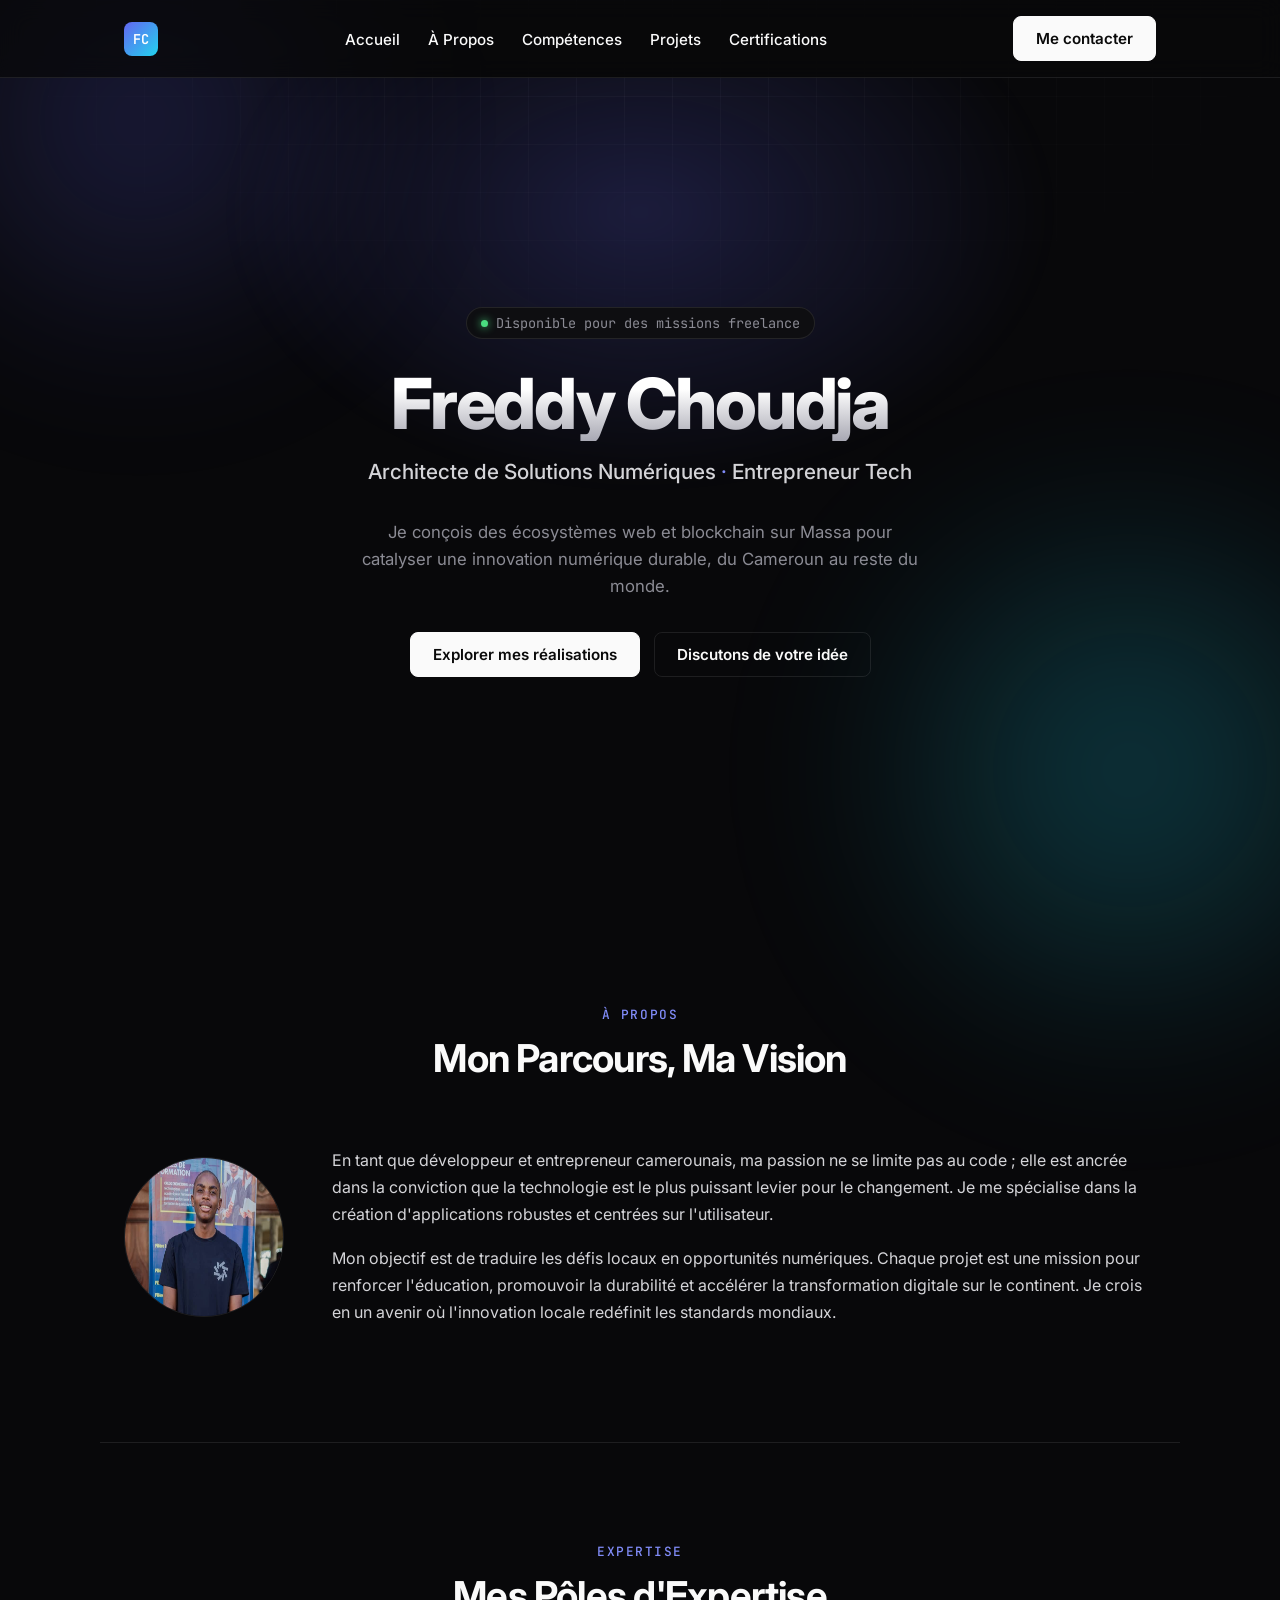
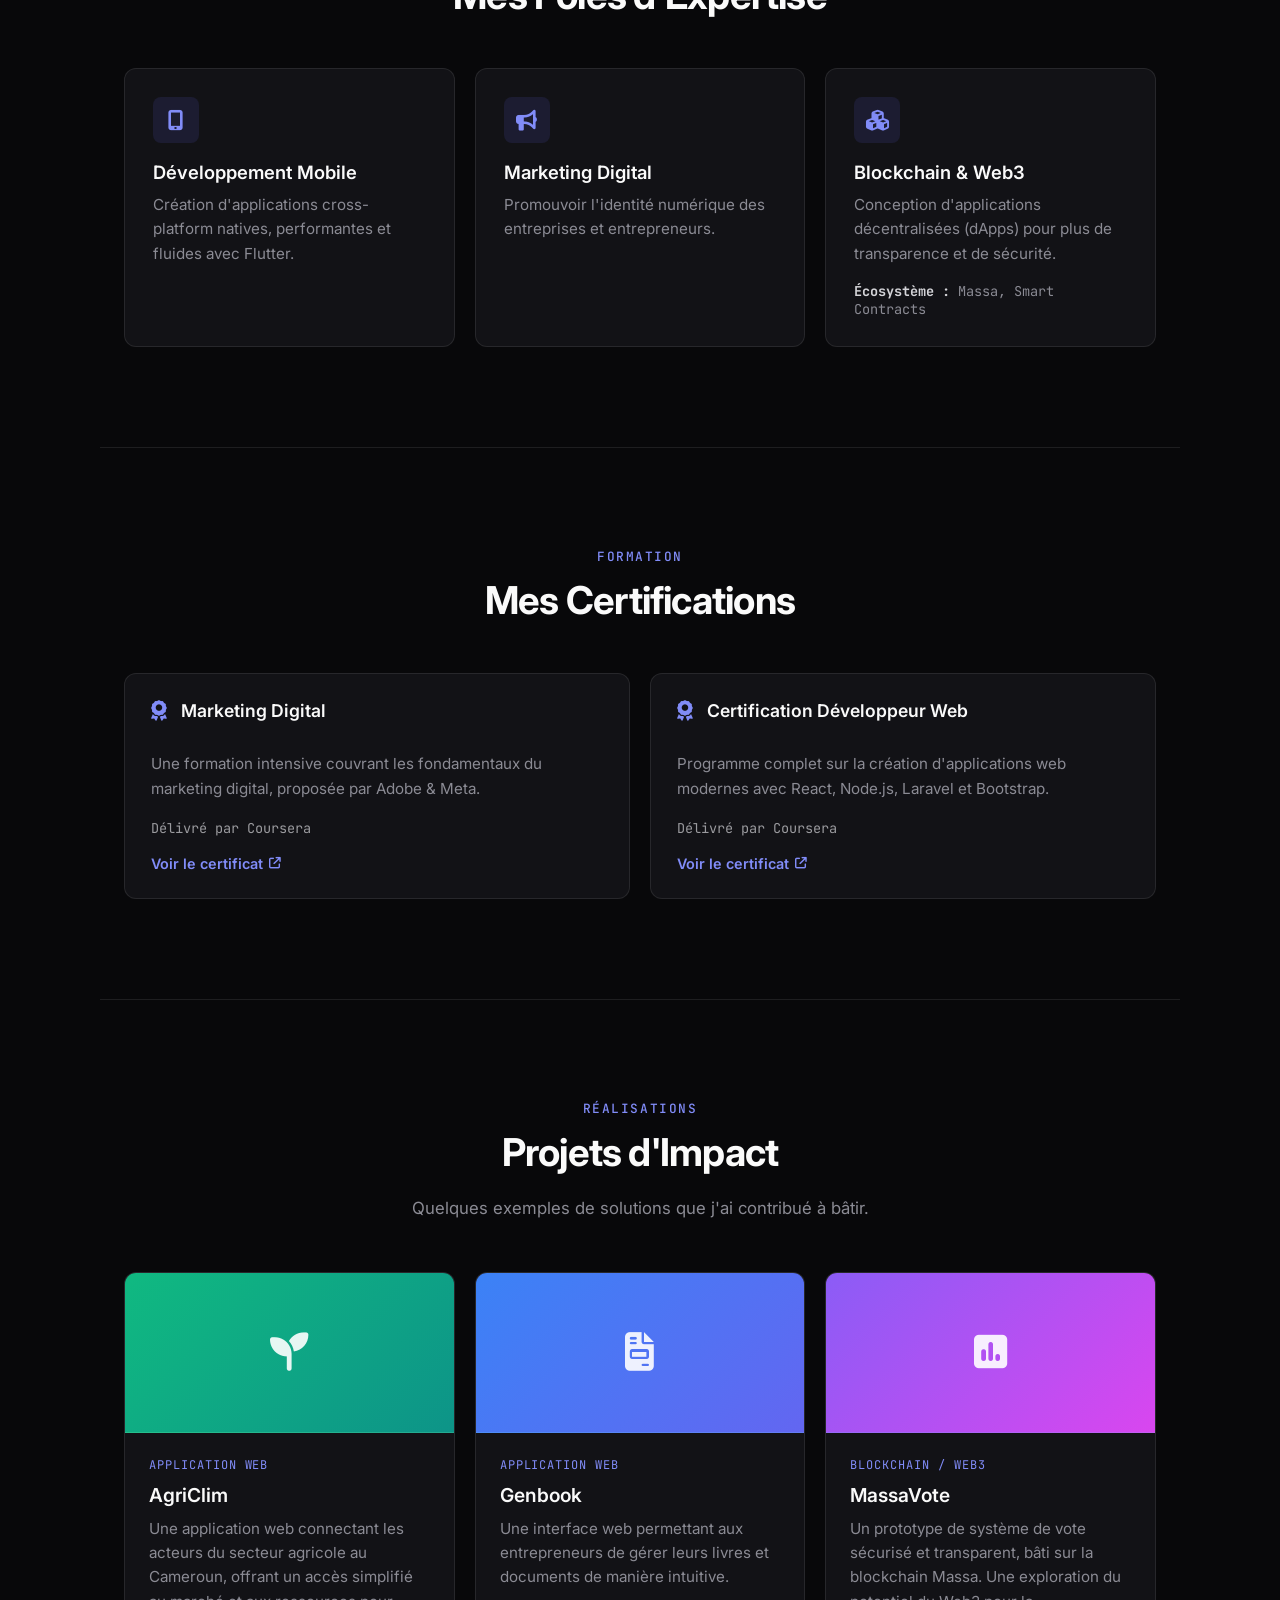
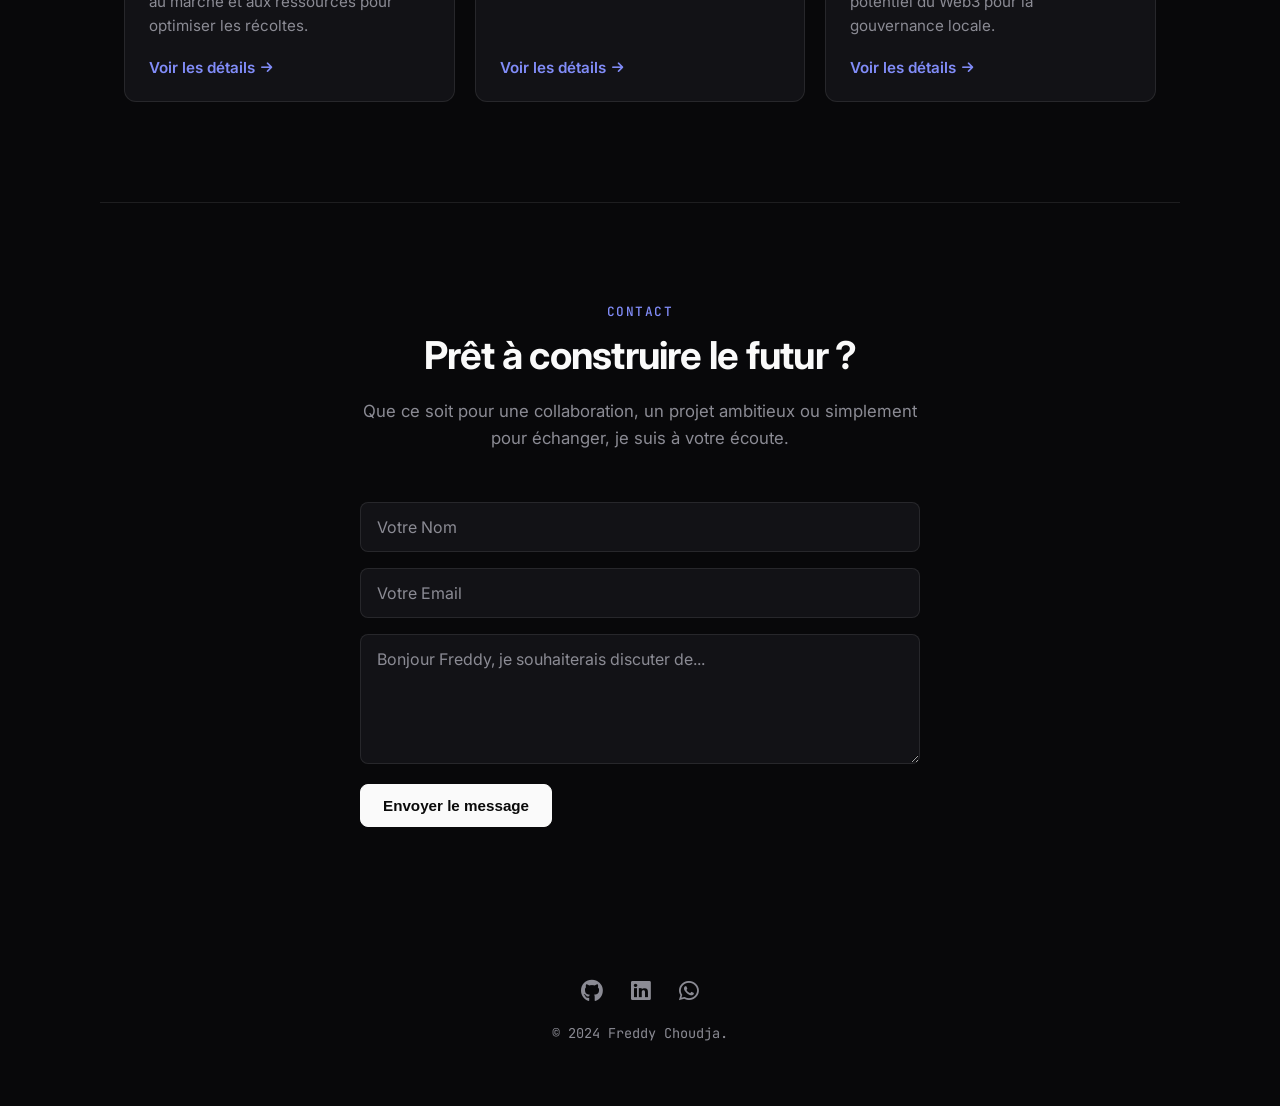
==== commit e680492e: "add icon" ====
--- a/portf1/index.html
+++ b/portf1/index.html
@@ -18,6 +18,8 @@
 </head>
 <body>
     <div class="bg-grid" aria-hidden="true"></div>
+    <div class="bg-orb bg-orb-1" aria-hidden="true"></div>
+    <div class="bg-orb bg-orb-2" aria-hidden="true"></div>
 
     <nav>
         <div class="nav-container">
@@ -37,7 +39,7 @@
         </div>
     </nav>
 
-    <header id="hero" class="hero fade-in-section">
+    <header id="hero" class="hero">
         <div class="hero-glow" aria-hidden="true"></div>
         <div class="badge">
             <span class="badge-dot"></span>
@@ -221,6 +223,7 @@
         <div class="social-links">
             <a href="https://github.com/freddychoudja" target="_blank" aria-label="Profil GitHub de Freddy Choudja"><i class="fab fa-github"></i></a>
             <a href="https://www.linkedin.com/in/freddy-choudja-2a662a330/" target="_blank" aria-label="Profil LinkedIn de Freddy Choudja"><i class="fab fa-linkedin"></i></a>
+            <a href="https://wa.me/237691089920" target="_blank" rel="noopener noreferrer" aria-label="Contacter Freddy Choudja sur WhatsApp"><i class="fab fa-whatsapp"></i></a>
         </div>
         <p>&copy; 2024 Freddy Choudja.</p>
     </footer>
--- a/portf1/assets/css/style.css
+++ b/portf1/assets/css/style.css
@@ -62,6 +62,49 @@
     mask-image: radial-gradient(ellipse 80% 60% at 50% 0%, black 10%, transparent 70%);
 }
 
+.bg-orb {
+    position: fixed;
+    z-index: -1;
+    border-radius: 50%;
+    filter: blur(90px);
+    pointer-events: none;
+    opacity: 0.28;
+}
+
+.bg-orb-1 {
+    width: 520px;
+    height: 520px;
+    top: -140px;
+    left: -120px;
+    background: radial-gradient(circle, var(--accent-solid), transparent 70%);
+    animation: orb-float-1 20s ease-in-out infinite alternate;
+}
+
+.bg-orb-2 {
+    width: 620px;
+    height: 620px;
+    bottom: -180px;
+    right: -160px;
+    background: radial-gradient(circle, var(--accent-2), transparent 70%);
+    animation: orb-float-2 24s ease-in-out infinite alternate;
+}
+
+@keyframes orb-float-1 {
+    from { transform: translate(0, 0); }
+    to { transform: translate(70px, 50px); }
+}
+
+@keyframes orb-float-2 {
+    from { transform: translate(0, 0); }
+    to { transform: translate(-60px, -70px); }
+}
+
+@media (prefers-reduced-motion: reduce) {
+    .bg-orb {
+        animation: none;
+    }
+}
+
 /*
  * =========================================
  *  NAVIGATION
@@ -284,6 +327,34 @@
     margin-top: 32px;
 }
 
+/* Entrée séquencée du hero au chargement (type Render) */
+@keyframes hero-in {
+    from {
+        opacity: 0;
+        transform: translateY(18px);
+    }
+    to {
+        opacity: 1;
+        transform: translateY(0);
+    }
+}
+
+.hero .badge { animation: hero-in 0.6s ease-out both; }
+.hero h1 { animation: hero-in 0.7s ease-out 0.1s both; }
+.hero .subtitle { animation: hero-in 0.7s ease-out 0.2s both; }
+.hero .hero-desc { animation: hero-in 0.7s ease-out 0.3s both; }
+.hero .hero-buttons { animation: hero-in 0.7s ease-out 0.4s both; }
+
+@media (prefers-reduced-motion: reduce) {
+    .hero .badge,
+    .hero h1,
+    .hero .subtitle,
+    .hero .hero-desc,
+    .hero .hero-buttons {
+        animation: none;
+    }
+}
+
 /*
  * =========================================
  *  SECTIONS GÉNÉRALES
@@ -374,11 +445,13 @@
 }
 
 .skill-card {
+    position: relative;
     background-color: var(--bg-card);
     padding: 28px;
     border-radius: var(--radius);
     border: 1px solid var(--border);
-    transition: border-color 0.2s ease, transform 0.2s ease;
+    overflow: hidden;
+    transition: border-color 0.2s ease, transform 0.4s ease-out, opacity 0.5s ease-out;
 }
 
 .skill-card:hover {
@@ -442,11 +515,13 @@
 }
 
 .certification-card {
+    position: relative;
     background-color: var(--bg-card);
     padding: 26px;
     border-radius: var(--radius);
     border: 1px solid var(--border);
-    transition: border-color 0.2s ease, transform 0.2s ease;
+    overflow: hidden;
+    transition: border-color 0.2s ease, transform 0.4s ease-out, opacity 0.5s ease-out;
     display: flex;
     flex-direction: column;
 }
@@ -524,13 +599,14 @@
 }
 
 .project-item {
+    position: relative;
     background-color: var(--bg-card);
     border-radius: var(--radius);
     border: 1px solid var(--border);
     overflow: hidden;
     display: flex;
     flex-direction: column;
-    transition: transform 0.2s ease, border-color 0.2s ease;
+    transition: transform 0.4s ease-out, border-color 0.2s ease, opacity 0.5s ease-out;
 }
 
 .project-item:hover {
@@ -766,6 +842,62 @@
     transform: translateY(0);
 }
 
+/* Reveal en cascade des cartes (grilles compétences / certifications / projets) */
+.skill-card,
+.certification-card,
+.project-item {
+    opacity: 0;
+    transform: translateY(20px);
+}
+
+.skill-card.is-visible,
+.certification-card.is-visible,
+.project-item.is-visible {
+    opacity: 1;
+    transform: translateY(0);
+}
+
+.skills-grid > :nth-child(1),
+.certifications-grid > :nth-child(1),
+.project-list > :nth-child(1) { transition-delay: 0s; }
+
+.skills-grid > :nth-child(2),
+.certifications-grid > :nth-child(2),
+.project-list > :nth-child(2) { transition-delay: 0.1s; }
+
+.skills-grid > :nth-child(3),
+.certifications-grid > :nth-child(3),
+.project-list > :nth-child(3) { transition-delay: 0.2s; }
+
+/* Halo qui suit le curseur sur les cartes (type Supabase) */
+.skill-card::before,
+.certification-card::before,
+.project-item::before {
+    content: "";
+    position: absolute;
+    inset: 0;
+    z-index: 1;
+    background: radial-gradient(220px circle at var(--mx, 50%) var(--my, 50%), rgba(255, 255, 255, 0.06), transparent 60%);
+    opacity: 0;
+    transition: opacity 0.3s ease;
+    pointer-events: none;
+}
+
+.skill-card:hover::before,
+.certification-card:hover::before,
+.project-item:hover::before {
+    opacity: 1;
+}
+
+@media (prefers-reduced-motion: reduce) {
+    .skill-card,
+    .certification-card,
+    .project-item,
+    .fade-in-section {
+        transition-duration: 0.01ms !important;
+    }
+}
+
 /*
  * =========================================
  *  RESPONSIVE
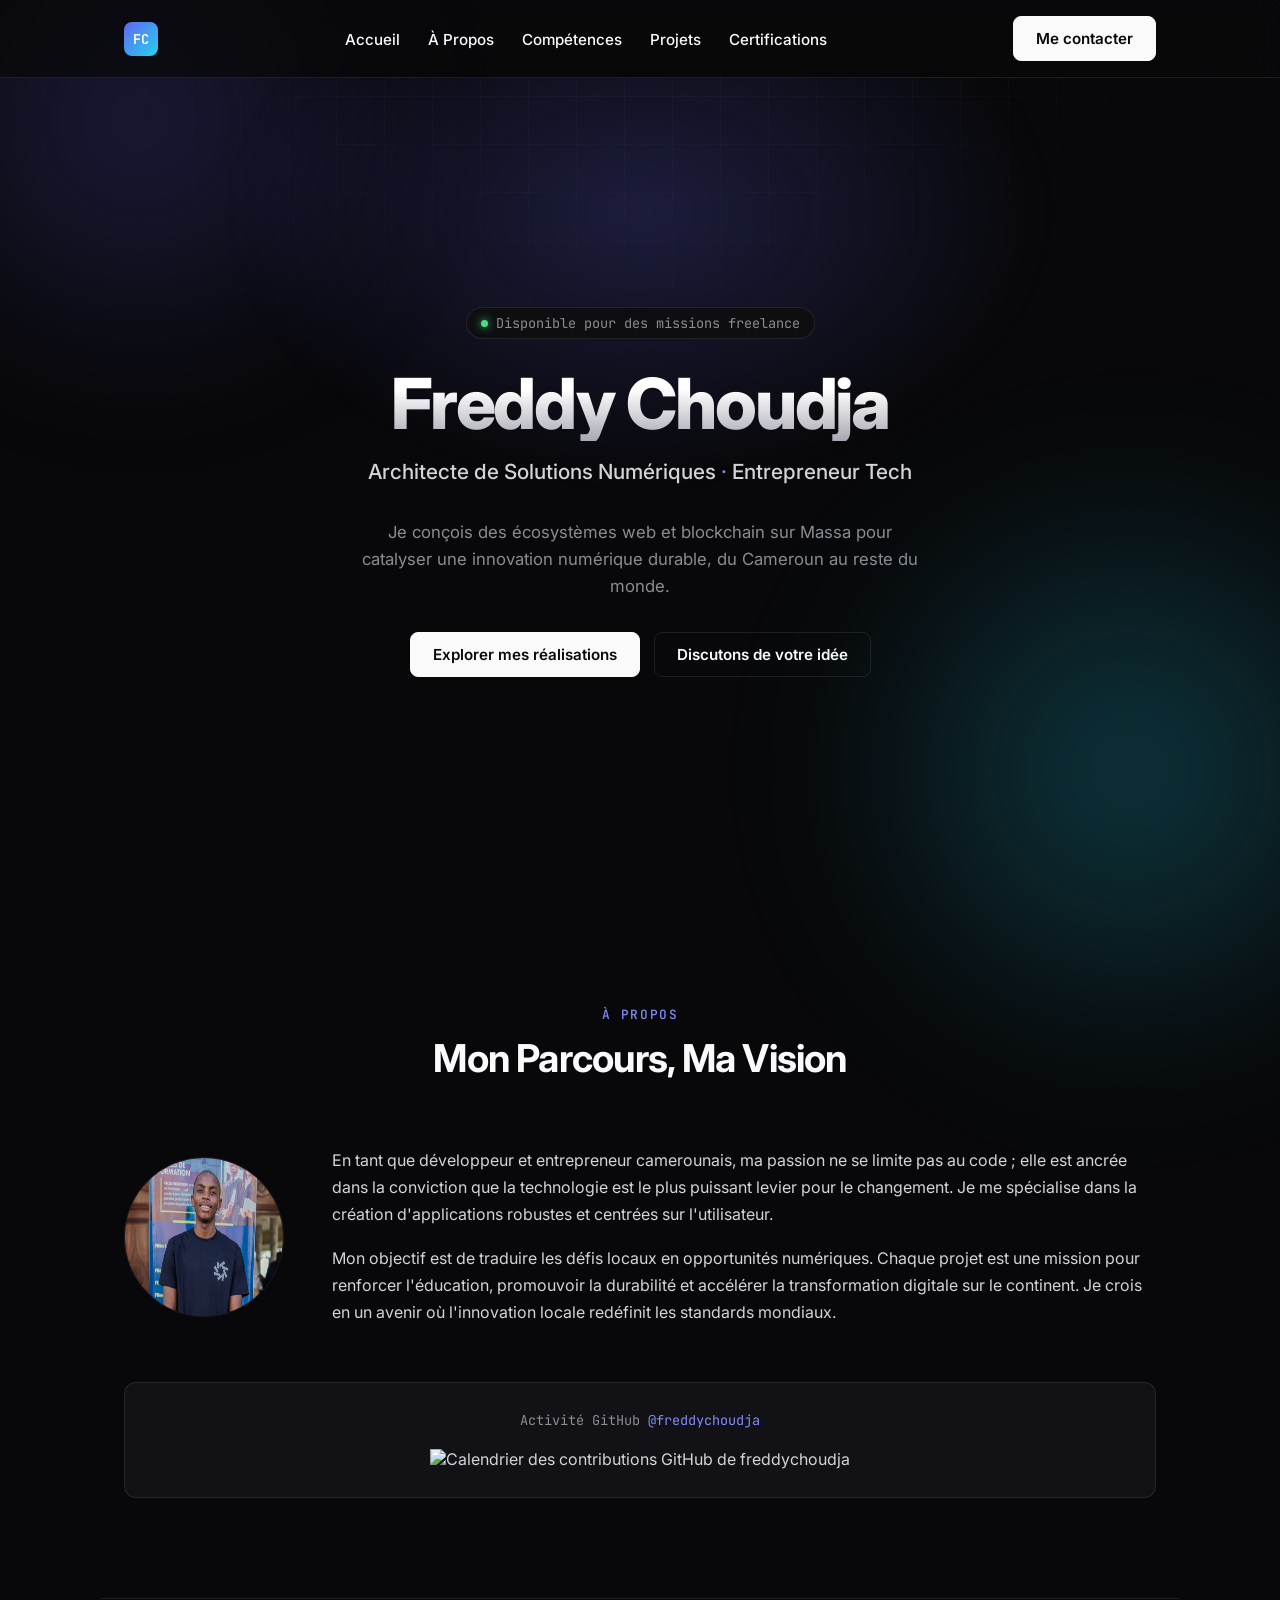
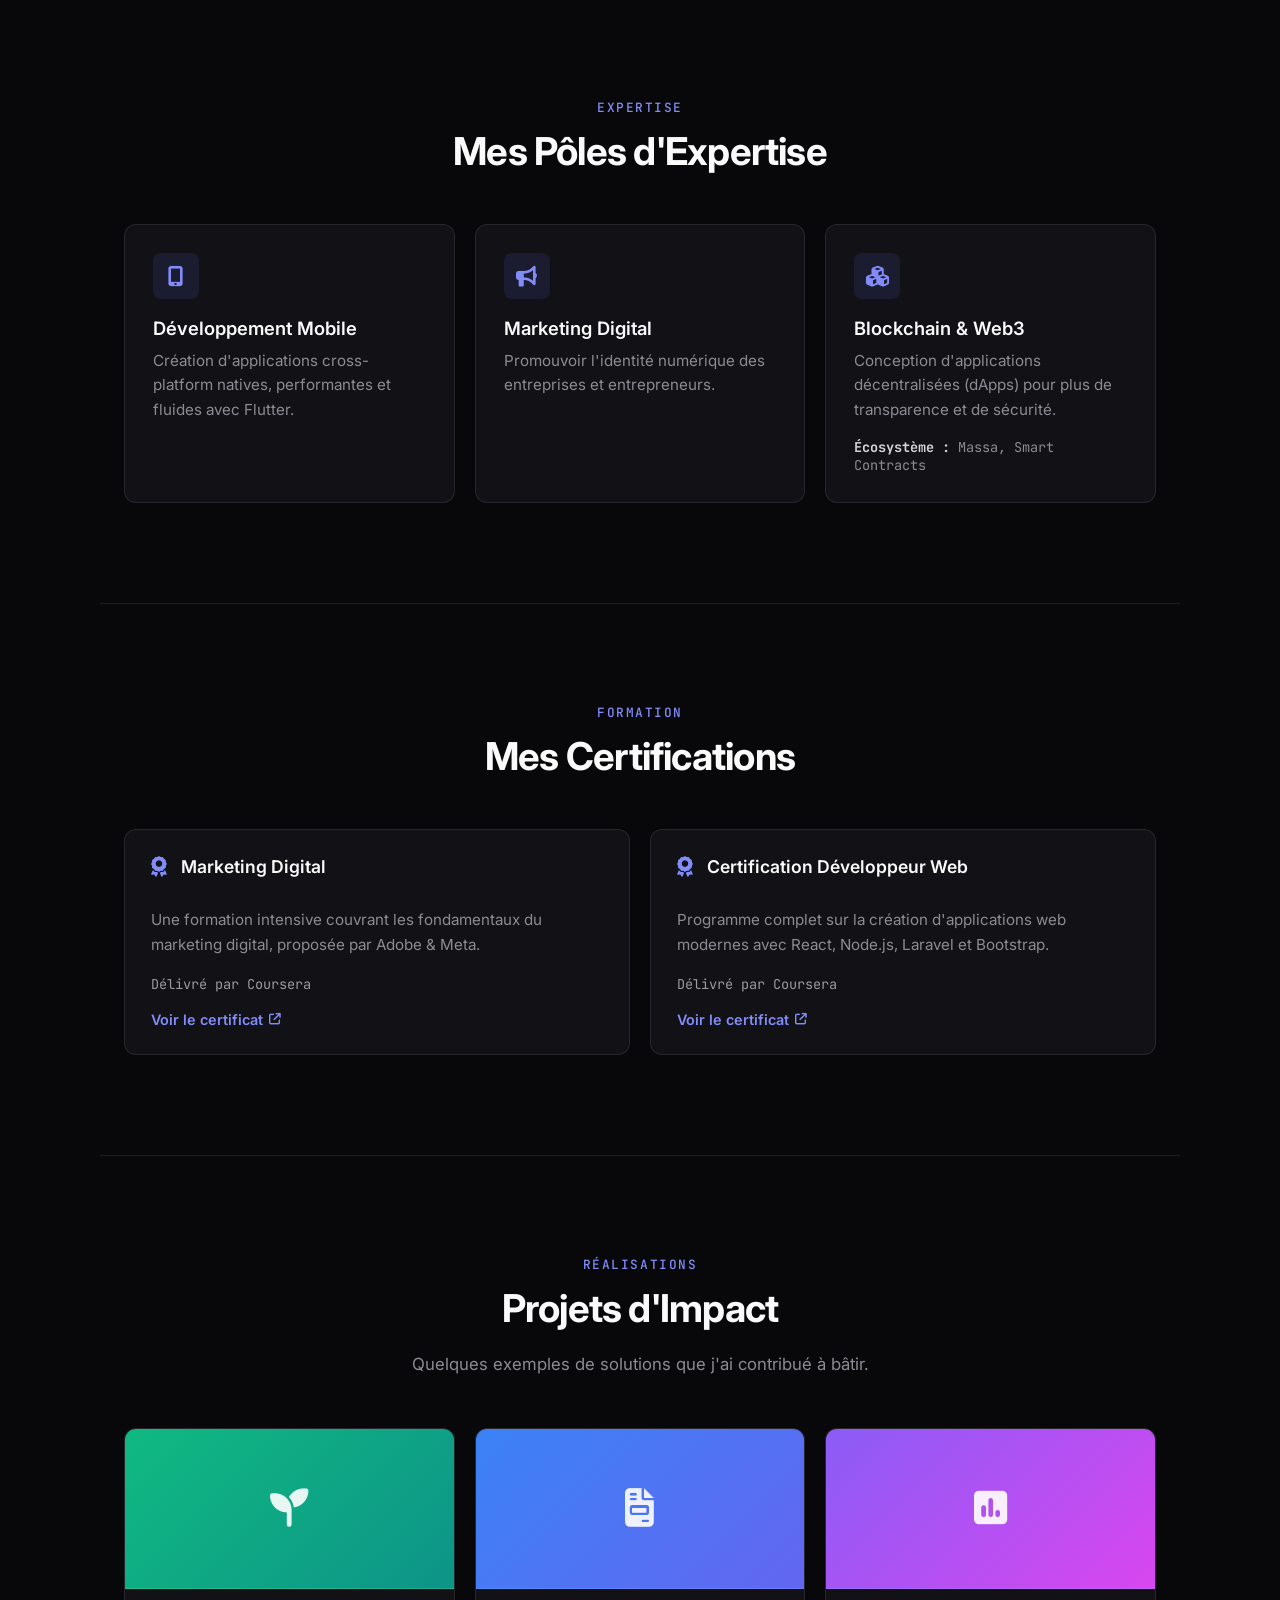
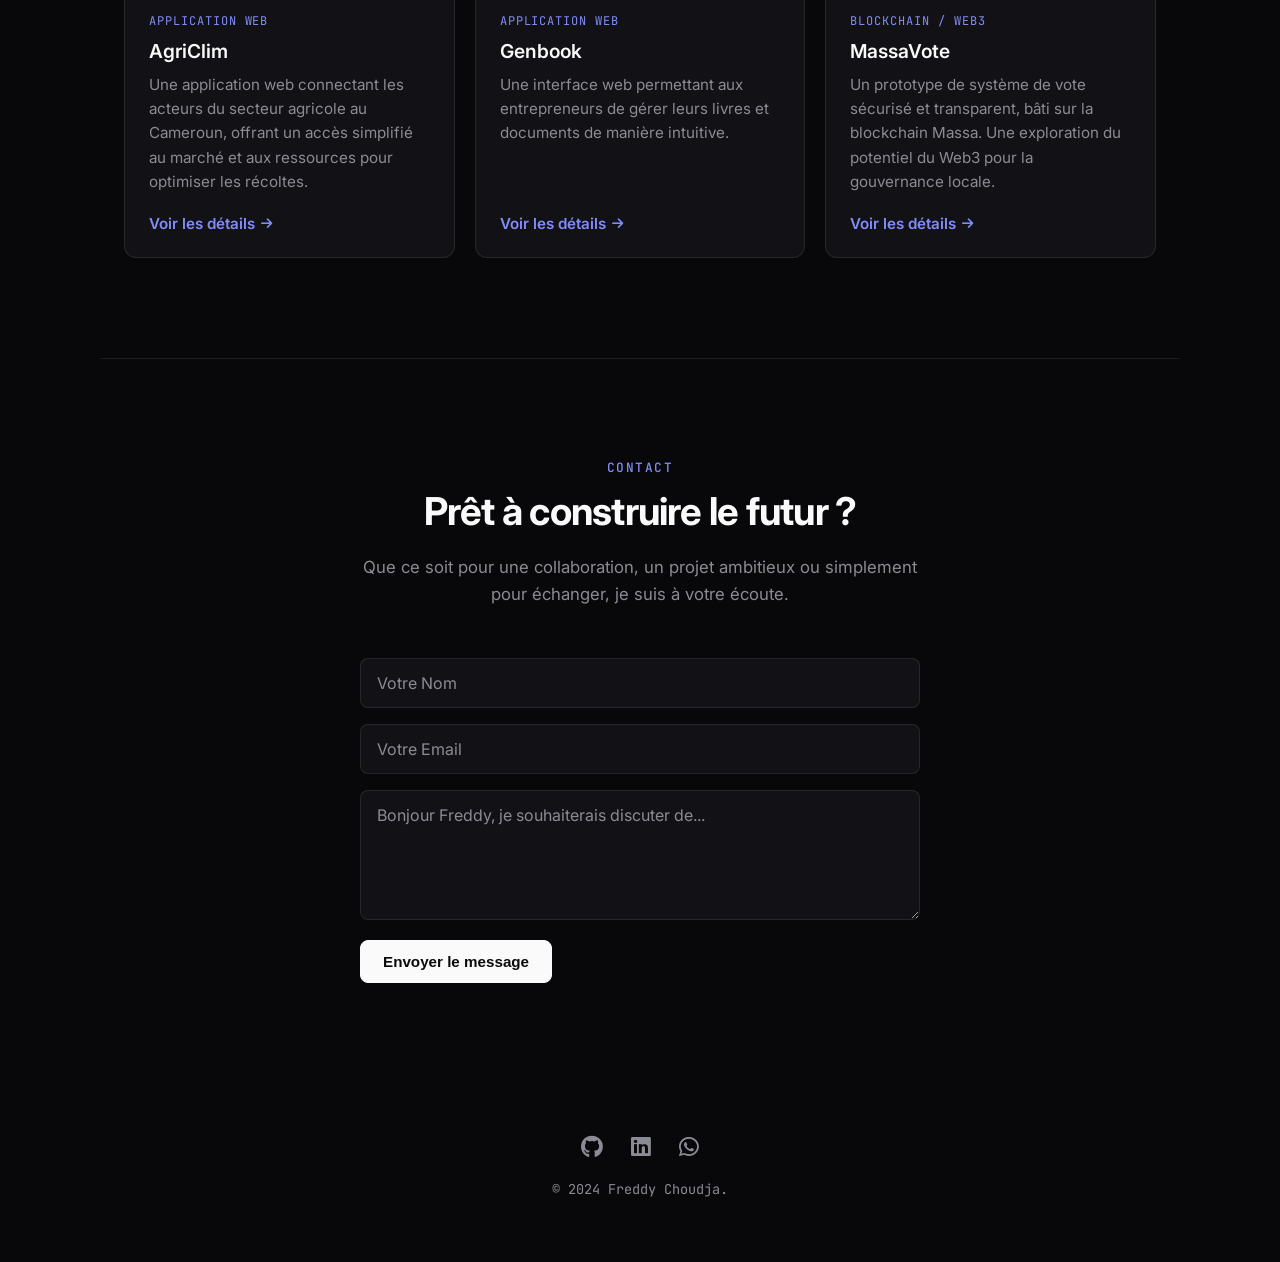
==== commit 0629f266: "github contributing" ====
--- a/portf1/index.html
+++ b/portf1/index.html
@@ -66,6 +66,12 @@
                         <p>Mon objectif est de traduire les défis locaux en opportunités numériques. Chaque projet est une mission pour renforcer l'éducation, promouvoir la durabilité et accélérer la transformation digitale sur le continent. Je crois en un avenir où l'innovation locale redéfinit les standards mondiaux.</p>
                     </div>
                 </div>
+                <div class="github-activity">
+                    <p class="github-activity-label">Activité GitHub <span>@freddychoudja</span></p>
+                    <div class="github-chart-wrapper">
+                        <img src="https://ghchart.rshah.org/6366f1/freddychoudja" alt="Calendrier des contributions GitHub de freddychoudja" class="github-chart" loading="lazy">
+                    </div>
+                </div>
             </div>
         </section>
 
--- a/portf1/assets/css/style.css
+++ b/portf1/assets/css/style.css
@@ -431,6 +431,35 @@
     color: var(--text);
 }
 
+.github-activity {
+    margin-top: 40px;
+    background-color: var(--bg-card);
+    border: 1px solid var(--border);
+    border-radius: var(--radius);
+    padding: 28px;
+    text-align: center;
+}
+
+.github-activity-label {
+    font-family: var(--font-mono);
+    font-size: 0.85em;
+    color: var(--text-secondary);
+    margin: 0 0 20px 0;
+}
+
+.github-activity-label span {
+    color: var(--accent);
+}
+
+.github-chart-wrapper {
+    overflow-x: auto;
+}
+
+.github-chart {
+    max-width: 100%;
+    height: auto;
+}
+
 /*
  * =========================================
  *  COMPÉTENCES
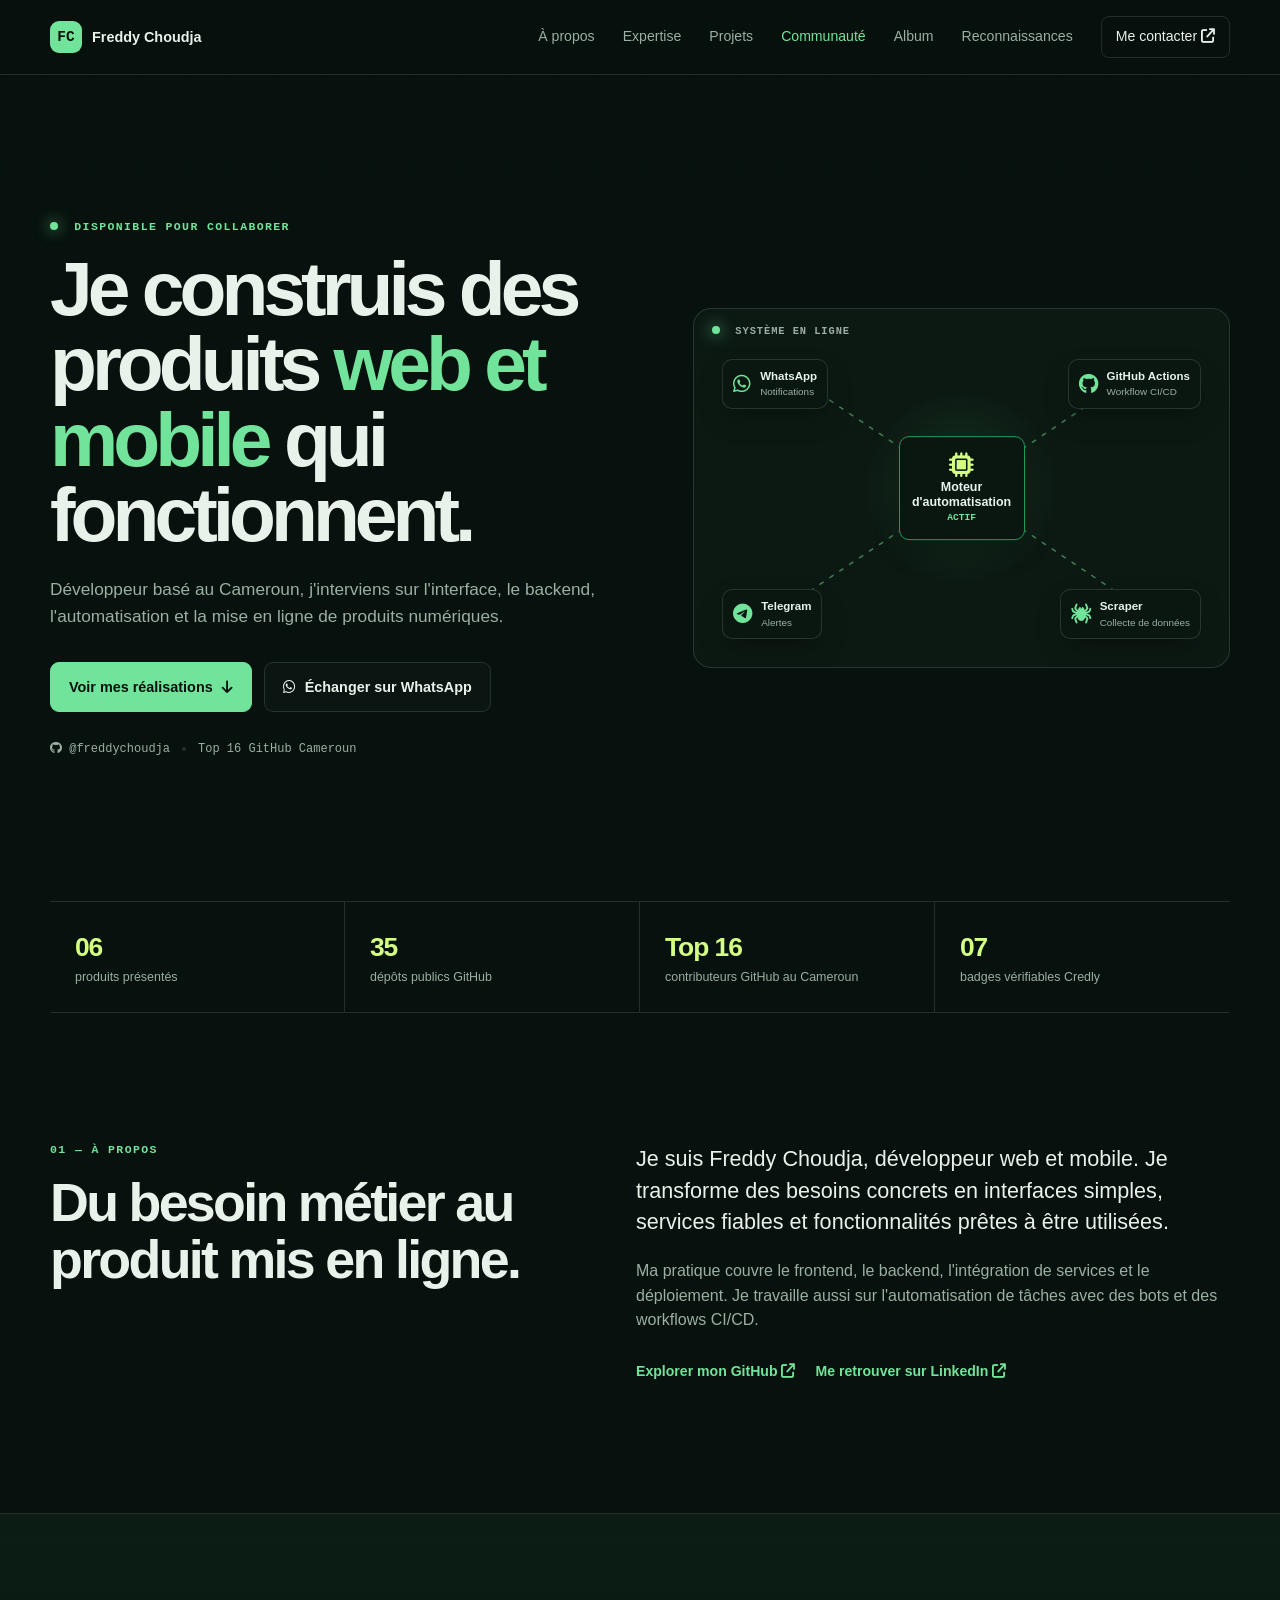
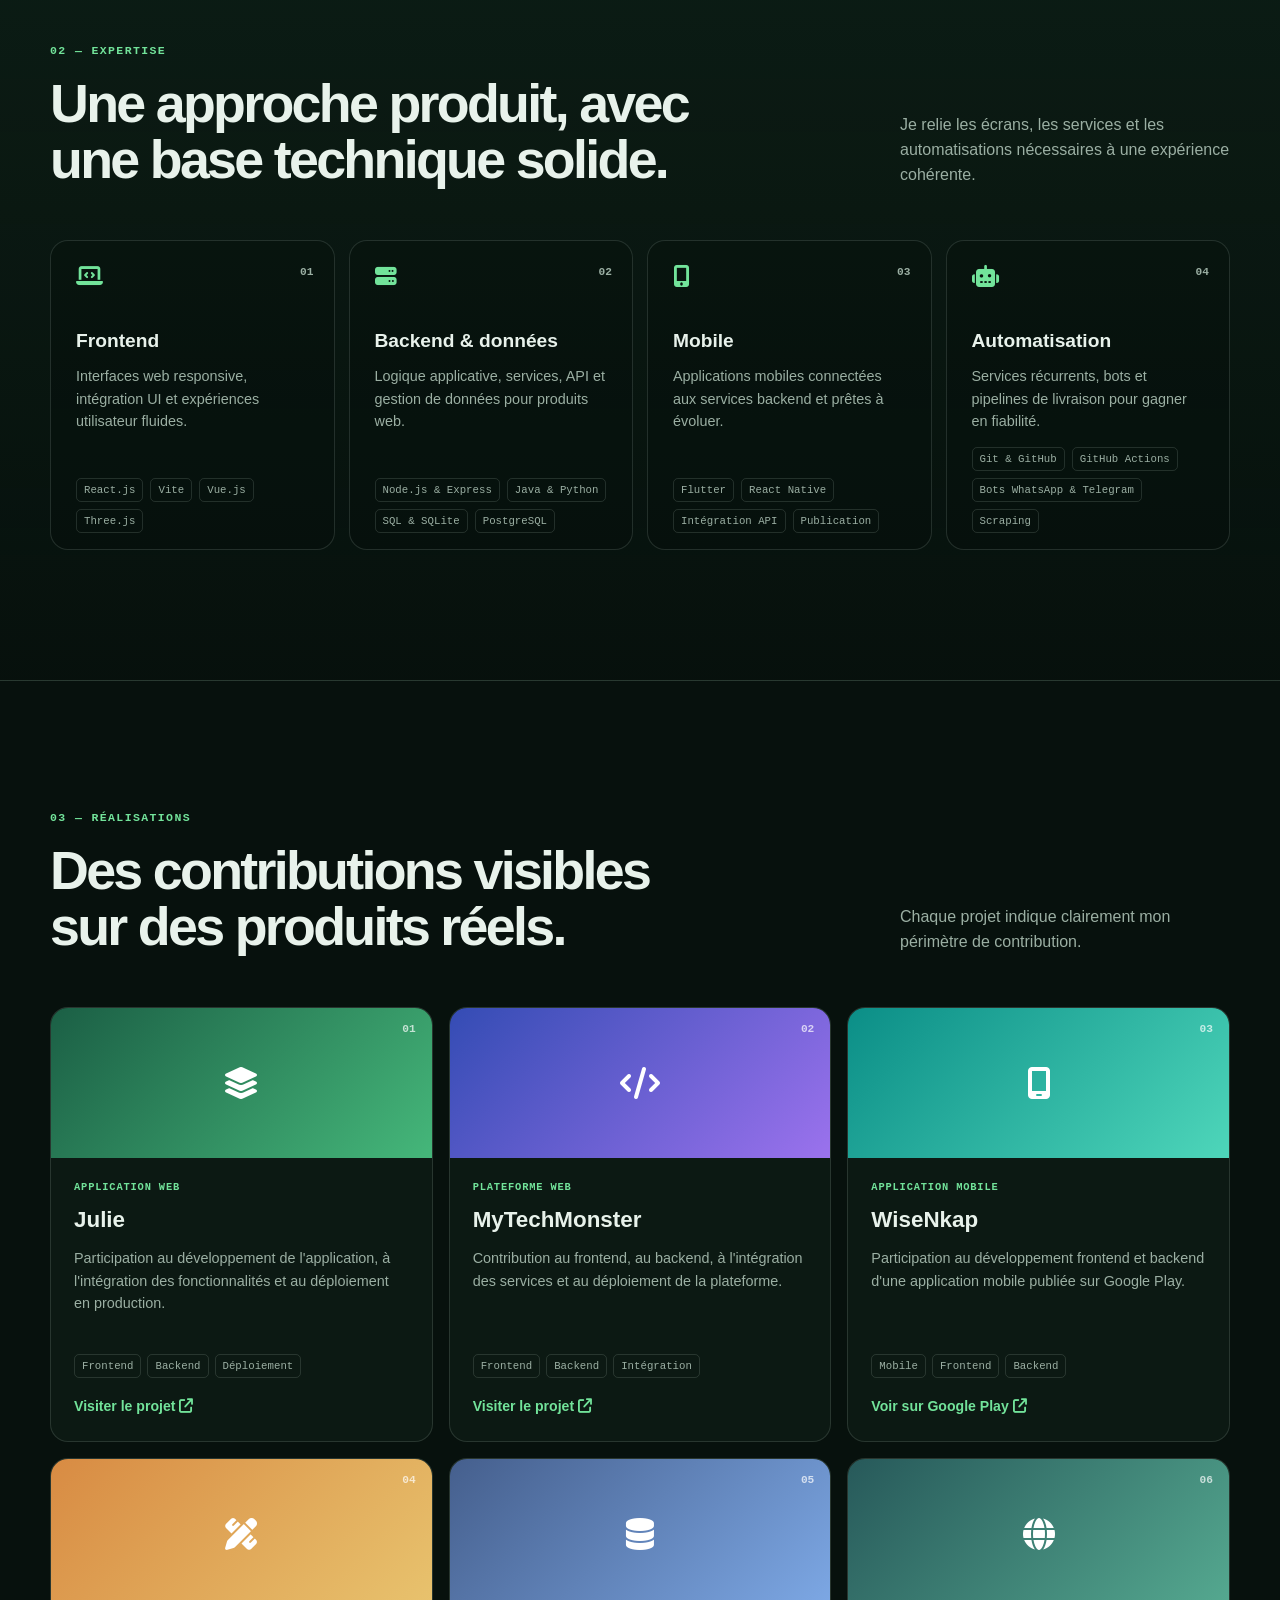
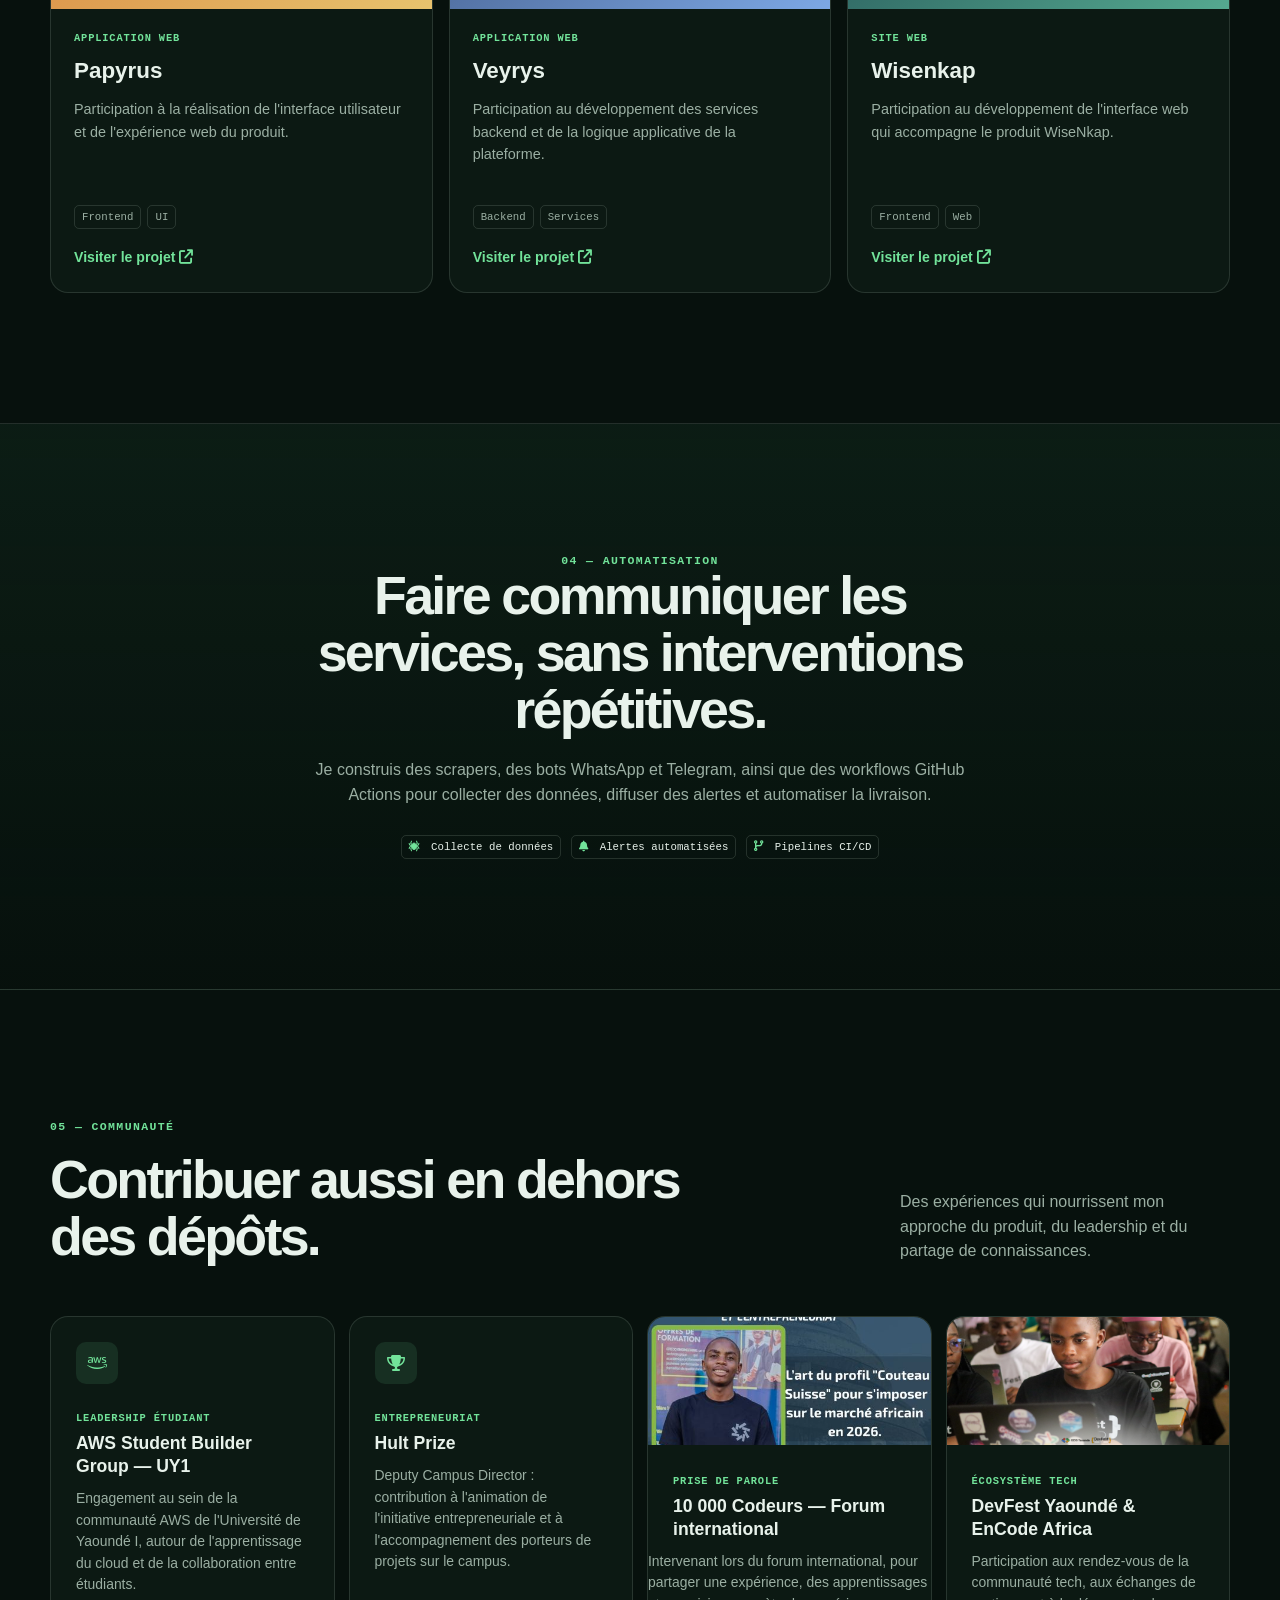
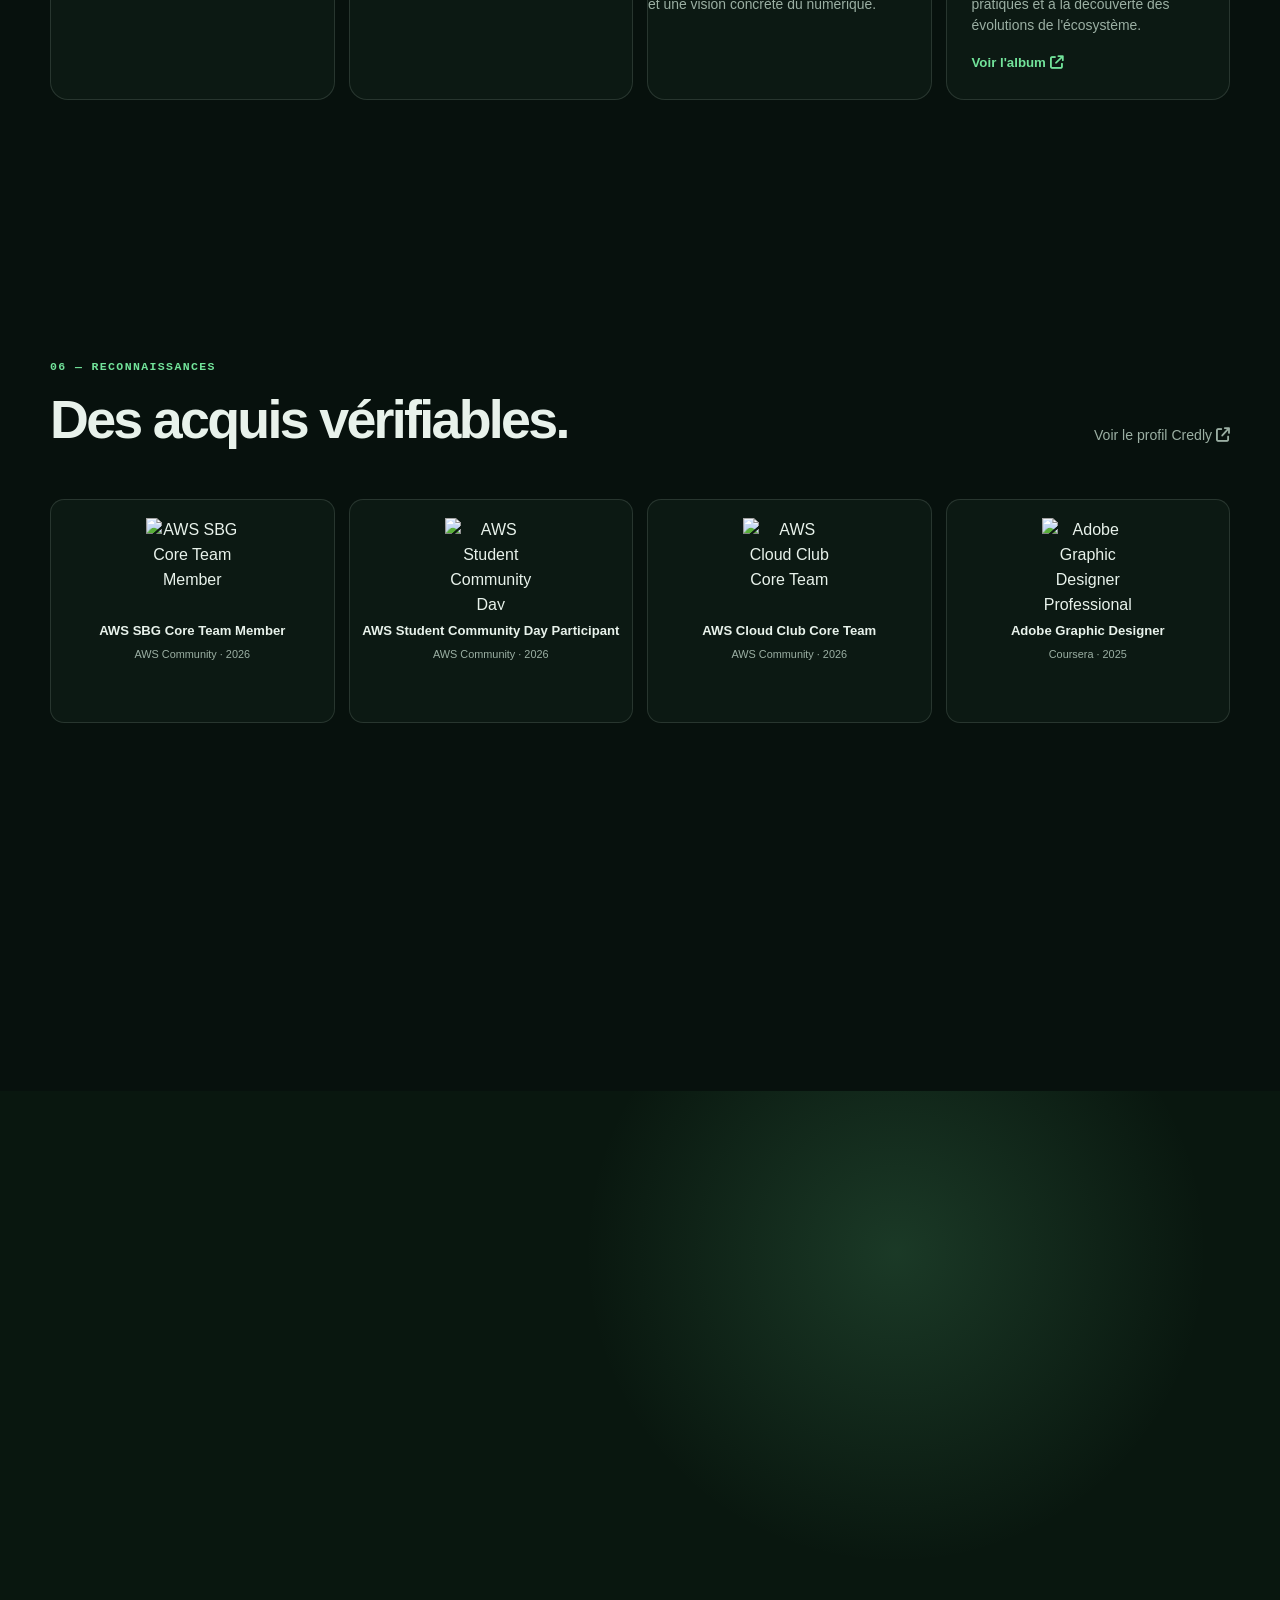
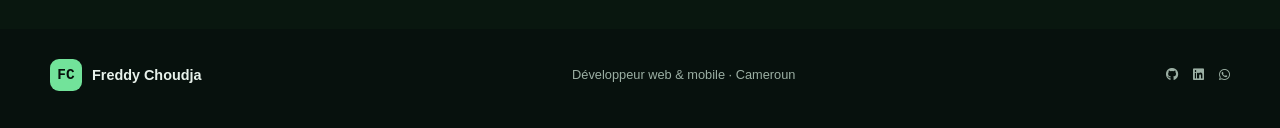
==== commit f35d773d: "feat: restructuration de la page d'accueil avec nouvelles réalisations et métriques" ====
--- a/portf1/index.html
+++ b/portf1/index.html
@@ -1,239 +1,151 @@
 <!DOCTYPE html>
-<html lang="fr" data-theme="dark">
+<html lang="fr">
 <head>
     <meta charset="UTF-8">
     <meta name="viewport" content="width=device-width, initial-scale=1.0">
-    <meta name="description" content="Portfolio de Freddy Choudja, développeur Full-Stack & entrepreneur spécialisé en Flutter, React, Node.js et Blockchain (Massa), créant des solutions pour la transformation numérique en Afrique.">
-    <meta name="keywords" content="freddy choudja, développeur, full-stack, entrepreneur, flutter, react, node.js, blockchain, massa, afrique, cameroun, solutions numériques">
+    <meta name="description" content="Freddy Choudja, développeur web et mobile. Frontend, backend, automatisation et déploiement de produits numériques.">
+    <meta name="keywords" content="Freddy Choudja, développeur web, frontend, backend, Flutter, React Native, Node.js, automatisation, Cameroun">
     <meta name="author" content="Freddy Choudja">
-    <title>Freddy Choudja - Architecte de Solutions Numériques</title>
-
-    <link rel="preconnect" href="https://fonts.googleapis.com">
-    <link rel="preconnect" href="https://fonts.gstatic.com" crossorigin>
-    <link href="https://fonts.googleapis.com/css2?family=Inter:wght@400;500;600;700;800&family=JetBrains+Mono:wght@400;500&display=swap" rel="stylesheet">
+    <title>Freddy Choudja — Développeur Web & Mobile</title>
     <link rel="stylesheet" href="assets/css/style.css">
+    <link rel="stylesheet" href="assets/css/experience.css">
     <link rel="stylesheet" href="https://cdnjs.cloudflare.com/ajax/libs/font-awesome/6.2.0/css/all.min.css">
-    <!-- Favicon personnalisé "FC" -->
-    <link rel="icon" type="image/svg+xml" href="data:image/svg+xml,%3Csvg xmlns='http://www.w3.org/2000/svg' viewBox='0 0 100 100'%3E%3Crect width='100' height='100' rx='24' fill='%236366f1'%3E%3C/rect%3E%3Ctext x='50' y='50' font-size='46' fill='white' text-anchor='middle' dy='.35em' font-family='Arial, sans-serif' font-weight='700'%3EFC%3C/text%3E%3C/svg%3E">
+    <link rel="icon" type="image/svg+xml" href="data:image/svg+xml,%3Csvg xmlns='http://www.w3.org/2000/svg' viewBox='0 0 100 100'%3E%3Crect width='100' height='100' rx='24' fill='%23238636'/%3E%3Ctext x='50' y='50' font-size='46' fill='white' text-anchor='middle' dy='.35em' font-family='Arial,sans-serif' font-weight='700'%3EFC%3C/text%3E%3C/svg%3E">
 </head>
 <body>
-    <div class="bg-grid" aria-hidden="true"></div>
-    <div class="bg-orb bg-orb-1" aria-hidden="true"></div>
-    <div class="bg-orb bg-orb-2" aria-hidden="true"></div>
+    <div class="page-grid" aria-hidden="true"></div>
 
-    <nav>
-        <div class="nav-container">
-            <div class="logo">
-                <a href="#hero" aria-label="Retour à l'accueil">
-                    <span class="logo-mark">FC</span>
-                </a>
+    <header class="site-header">
+        <nav class="nav container" aria-label="Navigation principale">
+            <a class="brand" href="#top" aria-label="Retour en haut de page"><span>FC</span> Freddy Choudja</a>
+            <button class="menu-toggle" type="button" aria-expanded="false" aria-controls="nav-links" aria-label="Ouvrir le menu"><i class="fas fa-bars"></i></button>
+            <div id="nav-links" class="nav-links">
+                <a href="#about">À propos</a>
+                <a href="#skills">Expertise</a>
+                <a href="#projects">Projets</a>
+                <a href="#community">Communauté</a>
+                <a href="album.html">Album</a>
+                <a href="#credentials">Reconnaissances</a>
+                <a class="nav-contact" href="#contact">Me contacter <i class="fas fa-arrow-up-right-from-square"></i></a>
             </div>
-            <ul>
-                <li><a href="#hero">Accueil</a></li>
-                <li><a href="#about">À Propos</a></li>
-                <li><a href="#skills">Compétences</a></li>
-                <li><a href="#projects">Projets</a></li>
-                <li><a href="#certifications">Certifications</a></li>
-            </ul>
-            <a href="#contact" class="btn btn-sm nav-cta">Me contacter</a>
-        </div>
-    </nav>
-
-    <header id="hero" class="hero">
-        <div class="hero-glow" aria-hidden="true"></div>
-        <div class="badge">
-            <span class="badge-dot"></span>
-            Disponible pour des missions freelance
-        </div>
-        <h1>Freddy Choudja</h1>
-        <p class="subtitle">Architecte de Solutions Numériques <span class="dot-sep">·</span> Entrepreneur Tech</p>
-        <p class="hero-desc">Je conçois des écosystèmes web et blockchain sur Massa pour catalyser une innovation numérique durable, du Cameroun au reste du monde.</p>
-        <div class="hero-buttons">
-            <a href="#projects" class="btn">Explorer mes réalisations</a>
-            <a href="#contact" class="btn btn-secondary">Discutons de votre idée</a>
-        </div>
+        </nav>
     </header>
 
-    <main>
-        <section id="about" class="fade-in-section">
-            <div class="container">
-                <p class="kicker">À propos</p>
-                <h2>Mon Parcours, Ma Vision</h2>
-                <div class="about-content">
-                    <img src="assets/images/fred.jpg" alt="Photo de profil de Freddy Choudja">
-                    <div>
-                        <p>En tant que développeur et entrepreneur camerounais, ma passion ne se limite pas au code ; elle est ancrée dans la conviction que la technologie est le plus puissant levier pour le changement. Je me spécialise dans la création d'applications robustes et centrées sur l'utilisateur.</p>
-                        <p>Mon objectif est de traduire les défis locaux en opportunités numériques. Chaque projet est une mission pour renforcer l'éducation, promouvoir la durabilité et accélérer la transformation digitale sur le continent. Je crois en un avenir où l'innovation locale redéfinit les standards mondiaux.</p>
-                    </div>
+    <main id="top">
+        <section class="hero container">
+            <div class="hero-copy reveal">
+                <p class="eyebrow"><span></span> Disponible pour collaborer</p>
+                <h1>Je construis des produits <em>web et mobile</em> qui fonctionnent.</h1>
+                <p class="hero-text">Développeur basé au Cameroun, j'interviens sur l'interface, le backend, l'automatisation et la mise en ligne de produits numériques.</p>
+                <div class="hero-actions">
+                    <a class="button button-primary" href="#projects">Voir mes réalisations <i class="fas fa-arrow-down"></i></a>
+                    <a class="button button-ghost" href="https://wa.me/237691089920" target="_blank" rel="noopener noreferrer"><i class="fab fa-whatsapp"></i> Échanger sur WhatsApp</a>
                 </div>
-                <div class="github-activity">
-                    <p class="github-activity-label">Activité GitHub <span>@freddychoudja</span></p>
-                    <div class="github-chart-wrapper">
-                        <img src="https://ghchart.rshah.org/6366f1/freddychoudja" alt="Calendrier des contributions GitHub de freddychoudja" class="github-chart" loading="lazy">
-                    </div>
+                <div class="hero-proof">
+                    <a href="https://github.com/freddychoudja" target="_blank" rel="noopener noreferrer"><i class="fab fa-github"></i> @freddychoudja</a>
+                    <span></span>
+                    <a href="https://committers.top/cameroon/freddychoudja" target="_blank" rel="noopener noreferrer">Top 16 GitHub Cameroun</a>
+                </div>
+            </div>
+
+            <div class="automation-panel reveal" aria-label="Schéma d'un système d'automatisation">
+                <div class="panel-caption"><span class="pulse"></span> SYSTÈME EN LIGNE</div>
+                <svg class="flow-lines" viewBox="0 0 530 360" fill="none" aria-hidden="true">
+                    <path d="M266 181 L112 78 M266 181 L112 284 M266 181 L420 78 M266 181 L420 284" />
+                </svg>
+                <span class="flow-dot dot-a" aria-hidden="true"></span><span class="flow-dot dot-b" aria-hidden="true"></span>
+                <span class="flow-dot dot-c" aria-hidden="true"></span><span class="flow-dot dot-d" aria-hidden="true"></span>
+                <div class="service service-whatsapp"><i class="fab fa-whatsapp"></i><div><b>WhatsApp</b><small>Notifications</small></div></div>
+                <div class="service service-telegram"><i class="fab fa-telegram-plane"></i><div><b>Telegram</b><small>Alertes</small></div></div>
+                <div class="engine"><i class="fas fa-microchip"></i><b>Moteur<br>d'automatisation</b><small>ACTIF</small></div>
+                <div class="service service-github"><i class="fab fa-github"></i><div><b>GitHub Actions</b><small>Workflow CI/CD</small></div></div>
+                <div class="service service-scraper"><i class="fas fa-spider"></i><div><b>Scraper</b><small>Collecte de données</small></div></div>
+            </div>
+        </section>
+
+        <section class="metrics container" aria-label="Repères professionnels">
+            <div><strong>06</strong><span>produits présentés</span></div>
+            <div><strong>35</strong><span>dépôts publics GitHub</span></div>
+            <div><strong>Top 16</strong><span>contributeurs GitHub au Cameroun</span></div>
+            <div><strong>07</strong><span>badges vérifiables Credly</span></div>
+        </section>
+
+        <section id="about" class="section container split-section">
+            <div class="section-heading reveal">
+                <p class="eyebrow">01 — À propos</p>
+                <h2>Du besoin métier au produit mis en ligne.</h2>
+            </div>
+            <div class="about-body reveal">
+                <p class="lead">Je suis Freddy Choudja, développeur web et mobile. Je transforme des besoins concrets en interfaces simples, services fiables et fonctionnalités prêtes à être utilisées.</p>
+                <p>Ma pratique couvre le frontend, le backend, l'intégration de services et le déploiement. Je travaille aussi sur l'automatisation de tâches avec des bots et des workflows CI/CD.</p>
+                <div class="about-links">
+                    <a href="https://github.com/freddychoudja" target="_blank" rel="noopener noreferrer">Explorer mon GitHub <i class="fas fa-arrow-up-right-from-square"></i></a>
+                    <a href="https://www.linkedin.com/in/freddy-choudja-2a662a330/" target="_blank" rel="noopener noreferrer">Me retrouver sur LinkedIn <i class="fas fa-arrow-up-right-from-square"></i></a>
                 </div>
             </div>
         </section>
 
-        <section id="skills" class="fade-in-section">
+        <section id="skills" class="section section-tint">
             <div class="container">
-                <p class="kicker">Expertise</p>
-                <h2>Mes Pôles d'Expertise</h2>
+                <div class="section-heading heading-row reveal">
+                    <div><p class="eyebrow">02 — Expertise</p><h2>Une approche produit, avec une base technique solide.</h2></div>
+                    <p>Je relie les écrans, les services et les automatisations nécessaires à une expérience cohérente.</p>
+                </div>
                 <div class="skills-grid">
-                    <div class="skill-card">
-                        <div class="skill-icon"><i class="fas fa-mobile-alt"></i></div>
-                        <h3>Développement Mobile</h3>
-                        <p>Création d'applications cross-platform natives, performantes et fluides avec Flutter.</p>
-                    </div>
-                    <div class="skill-card">
-                        <div class="skill-icon"><i class="fas fa-bullhorn"></i></div>
-                        <h3>Marketing Digital</h3>
-                        <p>Promouvoir l'identité numérique des entreprises et entrepreneurs.</p>
-                    </div>
-                    <div class="skill-card">
-                        <div class="skill-icon"><i class="fas fa-cubes"></i></div>
-                        <h3>Blockchain &amp; Web3</h3>
-                        <p>Conception d'applications décentralisées (dApps) pour plus de transparence et de sécurité.</p>
-                        <span class="skill-tag"><strong>Écosystème :</strong> Massa, Smart Contracts</span>
-                    </div>
+                    <article class="skill-card reveal"><span class="skill-number">01</span><i class="fas fa-laptop-code"></i><h3>Frontend</h3><p>Interfaces web responsive, intégration UI et expériences utilisateur fluides.</p><ul><li>React.js</li><li>Vite</li><li>Vue.js</li><li>Three.js</li></ul></article>
+                    <article class="skill-card reveal"><span class="skill-number">02</span><i class="fas fa-server"></i><h3>Backend & données</h3><p>Logique applicative, services, API et gestion de données pour produits web.</p><ul><li>Node.js & Express</li><li>Java & Python</li><li>SQL & SQLite</li><li>PostgreSQL</li></ul></article>
+                    <article class="skill-card reveal"><span class="skill-number">03</span><i class="fas fa-mobile-screen-button"></i><h3>Mobile</h3><p>Applications mobiles connectées aux services backend et prêtes à évoluer.</p><ul><li>Flutter</li><li>React Native</li><li>Intégration API</li><li>Publication</li></ul></article>
+                    <article class="skill-card reveal"><span class="skill-number">04</span><i class="fas fa-robot"></i><h3>Automatisation</h3><p>Services récurrents, bots et pipelines de livraison pour gagner en fiabilité.</p><ul><li>Git & GitHub</li><li>GitHub Actions</li><li>Bots WhatsApp & Telegram</li><li>Scraping</li></ul></article>
                 </div>
             </div>
         </section>
 
-        <section id="certifications" class="fade-in-section">
-            <div class="container">
-                <p class="kicker">Formation</p>
-                <h2>Mes Certifications</h2>
-                <div class="certifications-grid">
-                    <div class="certification-card">
-                        <div class="certification-header">
-                            <i class="fas fa-award"></i>
-                            <h3>Marketing Digital</h3>
-                        </div>
-                        <p>Une formation intensive couvrant les fondamentaux du marketing digital, proposée par Adobe &amp; Meta.</p>
-                        <span class="certification-issuer">Délivré par Coursera</span>
-                        <a href="#" class="btn-certification" target="_blank" rel="noopener noreferrer">Voir le certificat <i class="fas fa-arrow-up-right-from-square"></i></a>
-                    </div>
-                    <div class="certification-card">
-                        <div class="certification-header">
-                            <i class="fas fa-award"></i>
-                            <h3>Certification Développeur Web</h3>
-                        </div>
-                        <p>Programme complet sur la création d'applications web modernes avec React, Node.js, Laravel et Bootstrap.</p>
-                        <span class="certification-issuer">Délivré par Coursera</span>
-                        <a href="#" class="btn-certification" target="_blank" rel="noopener noreferrer">Voir le certificat <i class="fas fa-arrow-up-right-from-square"></i></a>
-                    </div>
-                </div>
+        <section id="projects" class="section container">
+            <div class="section-heading heading-row reveal">
+                <div><p class="eyebrow">03 — Réalisations</p><h2>Des contributions visibles sur des produits réels.</h2></div>
+                <p>Chaque projet indique clairement mon périmètre de contribution.</p>
+            </div>
+            <div class="projects-grid">
+                <article class="project project-featured reveal"><div class="project-visual visual-julie"><i class="fas fa-layer-group"></i><span>01</span></div><div class="project-content"><p class="project-type">Application web</p><h3>Julie</h3><p>Participation au développement de l'application, à l'intégration des fonctionnalités et au déploiement en production.</p><div class="project-meta"><span>Frontend</span><span>Backend</span><span>Déploiement</span></div><a href="https://julie-coral.vercel.app/" target="_blank" rel="noopener noreferrer">Visiter le projet <i class="fas fa-arrow-up-right-from-square"></i></a></div></article>
+                <article class="project project-featured reveal"><div class="project-visual visual-monster"><i class="fas fa-code"></i><span>02</span></div><div class="project-content"><p class="project-type">Plateforme web</p><h3>MyTechMonster</h3><p>Contribution au frontend, au backend, à l'intégration des services et au déploiement de la plateforme.</p><div class="project-meta"><span>Frontend</span><span>Backend</span><span>Intégration</span></div><a href="https://mytechmonster.com/" target="_blank" rel="noopener noreferrer">Visiter le projet <i class="fas fa-arrow-up-right-from-square"></i></a></div></article>
+                <article class="project reveal"><div class="project-visual visual-wise"><i class="fas fa-mobile-screen"></i><span>03</span></div><div class="project-content"><p class="project-type">Application mobile</p><h3>WiseNkap</h3><p>Participation au développement frontend et backend d'une application mobile publiée sur Google Play.</p><div class="project-meta"><span>Mobile</span><span>Frontend</span><span>Backend</span></div><a href="https://play.google.com/store/apps/details?id=com.wisenkap.app&amp;hl=fr" target="_blank" rel="noopener noreferrer">Voir sur Google Play <i class="fas fa-arrow-up-right-from-square"></i></a></div></article>
+                <article class="project reveal"><div class="project-visual visual-papyrus"><i class="fas fa-pen-ruler"></i><span>04</span></div><div class="project-content"><p class="project-type">Application web</p><h3>Papyrus</h3><p>Participation à la réalisation de l'interface utilisateur et de l'expérience web du produit.</p><div class="project-meta"><span>Frontend</span><span>UI</span></div><a href="https://papyrus.tech/" target="_blank" rel="noopener noreferrer">Visiter le projet <i class="fas fa-arrow-up-right-from-square"></i></a></div></article>
+                <article class="project reveal"><div class="project-visual visual-veyrys"><i class="fas fa-database"></i><span>05</span></div><div class="project-content"><p class="project-type">Application web</p><h3>Veyrys</h3><p>Participation au développement des services backend et de la logique applicative de la plateforme.</p><div class="project-meta"><span>Backend</span><span>Services</span></div><a href="https://veyrys.com/" target="_blank" rel="noopener noreferrer">Visiter le projet <i class="fas fa-arrow-up-right-from-square"></i></a></div></article>
+                <article class="project reveal"><div class="project-visual visual-wisenkap"><i class="fas fa-globe"></i><span>06</span></div><div class="project-content"><p class="project-type">Site web</p><h3>Wisenkap</h3><p>Participation au développement de l'interface web qui accompagne le produit WiseNkap.</p><div class="project-meta"><span>Frontend</span><span>Web</span></div><a href="https://wisenkap.com/" target="_blank" rel="noopener noreferrer">Visiter le projet <i class="fas fa-arrow-up-right-from-square"></i></a></div></article>
             </div>
         </section>
 
-        <section id="projects" class="fade-in-section">
-            <div class="container">
-                <p class="kicker">Réalisations</p>
-                <h2>Projets d'Impact</h2>
-                <p class="section-subtitle">Quelques exemples de solutions que j'ai contribué à bâtir.</p>
-                <div class="project-list">
-                    <div class="project-item">
-                        <div class="project-visual visual-green"><i class="fas fa-seedling"></i></div>
-                        <div class="project-info">
-                            <span class="project-tag">Application Web</span>
-                            <h3>AgriClim</h3>
-                            <p>Une application web connectant les acteurs du secteur agricole au Cameroun, offrant un accès simplifié au marché et aux ressources pour optimiser les récoltes.</p>
-                            <a href="#project-detail-1" class="btn-link project-detail-trigger">Voir les détails <i class="fas fa-arrow-right"></i></a>
-                        </div>
-                    </div>
-                    <div class="project-item">
-                        <div class="project-visual visual-blue"><i class="fas fa-file-invoice"></i></div>
-                        <div class="project-info">
-                            <span class="project-tag">Application Web</span>
-                            <h3>Genbook</h3>
-                            <p>Une interface web permettant aux entrepreneurs de gérer leurs livres et documents de manière intuitive.</p>
-                            <a href="#project-detail-2" class="btn-link project-detail-trigger">Voir les détails <i class="fas fa-arrow-right"></i></a>
-                        </div>
-                    </div>
-                    <div class="project-item">
-                        <div class="project-visual visual-purple"><i class="fas fa-square-poll-vertical"></i></div>
-                        <div class="project-info">
-                            <span class="project-tag">Blockchain / Web3</span>
-                            <h3>MassaVote</h3>
-                            <p>Un prototype de système de vote sécurisé et transparent, bâti sur la blockchain Massa. Une exploration du potentiel du Web3 pour la gouvernance locale.</p>
-                            <a href="#project-detail-3" class="btn-link project-detail-trigger">Voir les détails <i class="fas fa-arrow-right"></i></a>
-                        </div>
-                    </div>
-                </div>
+        <section class="section section-tint automation-section">
+            <div class="container automation-copy reveal"><p class="eyebrow">04 — Automatisation</p><h2>Faire communiquer les services, sans interventions répétitives.</h2><p>Je construis des scrapers, des bots WhatsApp et Telegram, ainsi que des workflows GitHub Actions pour collecter des données, diffuser des alertes et automatiser la livraison.</p><div class="automation-tags"><span><i class="fas fa-spider"></i> Collecte de données</span><span><i class="fas fa-bell"></i> Alertes automatisées</span><span><i class="fas fa-code-branch"></i> Pipelines CI/CD</span></div></div>
+        </section>
+
+        <section id="community" class="section container community-section">
+            <div class="section-heading heading-row reveal"><div><p class="eyebrow">05 — Communauté</p><h2>Contribuer aussi en dehors des dépôts.</h2></div><p>Des expériences qui nourrissent mon approche du produit, du leadership et du partage de connaissances.</p></div>
+            <div class="community-grid">
+                <article class="community-card reveal"><div class="community-icon"><i class="fab fa-aws"></i></div><p class="community-type">Leadership étudiant</p><h3>AWS Student Builder Group — UY1</h3><p>Engagement au sein de la communauté AWS de l'Université de Yaoundé I, autour de l'apprentissage du cloud et de la collaboration entre étudiants.</p></article>
+                <article class="community-card reveal"><div class="community-icon"><i class="fas fa-trophy"></i></div><p class="community-type">Entrepreneuriat</p><h3>Hult Prize</h3><p>Deputy Campus Director : contribution à l'animation de l'initiative entrepreneuriale et à l'accompagnement des porteurs de projets sur le campus.</p></article>
+                <article class="community-card community-card-image reveal"><img src="10000codeurs.jpeg" alt="Affiche de l'intervention de Freddy Choudja au Forum international 10 000 Codeurs" loading="lazy"><p class="community-type">Prise de parole</p><h3>10 000 Codeurs — Forum international</h3><p>Intervenant lors du forum international, pour partager une expérience, des apprentissages et une vision concrète du numérique.</p></article>
+                <article class="community-card community-card-image reveal"><img src="Photo_1761507336140.jpg" alt="Freddy Choudja lors d'un atelier DevFest Yaoundé" loading="lazy"><p class="community-type">Écosystème tech</p><h3>DevFest Yaoundé &amp; EnCode Africa</h3><p>Participation aux rendez-vous de la communauté tech, aux échanges de pratiques et à la découverte des évolutions de l'écosystème.</p><a class="community-album-link" href="album.html">Voir l'album <i class="fas fa-arrow-up-right-from-square"></i></a></article>
             </div>
         </section>
 
-        <section id="contact" class="fade-in-section">
-            <div class="container">
-                <p class="kicker">Contact</p>
-                <h2>Prêt à construire le futur ?</h2>
-                <p class="section-subtitle">Que ce soit pour une collaboration, un projet ambitieux ou simplement pour échanger, je suis à votre écoute.</p>
-                <form id="contact-form" class="contact-form" action="https://formspree.io/f/VOTRE_ID_FORMSPREE" method="POST">
-                    <div class="form-group">
-                        <input type="text" id="name" name="name" required placeholder="Votre Nom">
-                    </div>
-                    <div class="form-group">
-                        <input type="email" id="email" name="email" required placeholder="Votre Email">
-                    </div>
-                    <div class="form-group">
-                        <textarea id="message" name="message" rows="5" required placeholder="Bonjour Freddy, je souhaiterais discuter de..."></textarea>
-                    </div>
-                    <button type="submit" class="btn">Envoyer le message</button>
-                </form>
+        <section id="credentials" class="section container">
+            <div class="section-heading heading-row reveal"><div><p class="eyebrow">06 — Reconnaissances</p><h2>Des acquis vérifiables.</h2></div><a class="text-link" href="https://www.credly.com/users/freddy-choudja/" target="_blank" rel="noopener noreferrer">Voir le profil Credly <i class="fas fa-arrow-up-right-from-square"></i></a></div>
+            <div class="badges-grid">
+                <a class="badge reveal" href="https://www.credly.com/badges/ebc5eba1-b40f-4203-9876-93239e736239" target="_blank" rel="noopener noreferrer"><img src="https://images.credly.com/images/94475512-f247-408f-9809-9e1f93c60c18/blob" alt="AWS SBG Core Team Member"><span>AWS SBG Core Team Member</span><small>AWS Community · 2026</small></a>
+                <a class="badge reveal" href="https://www.credly.com/badges/9a8d0c0c-850b-4883-b73d-57fa8f0d13a9" target="_blank" rel="noopener noreferrer"><img src="https://images.credly.com/images/346dd316-2bda-4465-a6d8-537b3ffa2920/blob" alt="AWS Student Community Day Participant"><span>AWS Student Community Day Participant</span><small>AWS Community · 2026</small></a>
+                <a class="badge reveal" href="https://www.credly.com/badges/fd312fbe-c83c-44d7-85a1-405f2f9d67f7" target="_blank" rel="noopener noreferrer"><img src="https://images.credly.com/images/68fdcd60-3f31-4a24-b87a-90110ab11ee9/blob" alt="AWS Cloud Club Core Team"><span>AWS Cloud Club Core Team</span><small>AWS Community · 2026</small></a>
+                <a class="badge reveal" href="https://www.credly.com/badges/8e583a73-7c31-47f7-9e1f-4716fcfd9384" target="_blank" rel="noopener noreferrer"><img src="https://images.credly.com/images/9da91d2f-91b8-4c4d-91bd-effe06d61721/blob" alt="Adobe Graphic Designer Professional Certificate"><span>Adobe Graphic Designer</span><small>Coursera · 2025</small></a>
+                <a class="badge reveal" href="https://www.credly.com/badges/479b00b9-30ad-4f3f-b11f-bd7e514ce1e9" target="_blank" rel="noopener noreferrer"><img src="https://images.credly.com/images/43e5ae88-dfe1-412c-9c78-e8c6491bebe7/image.png" alt="Developing Websites and Front-Ends with Bootstrap"><span>Websites & Front-Ends with Bootstrap</span><small>Coursera · 2025</small></a>
+                <a class="badge reveal" href="https://www.credly.com/badges/9fb99fd9-8219-4467-a179-979f421f9bb7" target="_blank" rel="noopener noreferrer"><img src="https://images.credly.com/images/493f105f-cbb6-4987-8278-f64e52dad390/blob" alt="Adobe Marketing Specialist Professional Certificate"><span>Adobe Marketing Specialist</span><small>Coursera · 2025</small></a>
+                <a class="badge reveal" href="https://www.credly.com/badges/3c489b1d-b8fb-4925-ba29-15e1d2ea1d83" target="_blank" rel="noopener noreferrer"><img src="https://images.credly.com/images/6abd5c40-4663-4c4c-ab4e-ea4a86269db6/image.png" alt="Product Management Essentials"><span>Product Management Essentials</span><small>Coursera · 2025</small></a>
             </div>
         </section>
+
+        <section id="contact" class="contact-section"><div class="container contact-inner reveal"><p class="eyebrow">07 — Contact</p><h2>Une idée à transformer<br>en produit ?</h2><p>Parlons de votre besoin, de la première fonctionnalité à livrer et de la meilleure façon de la mettre en ligne.</p><div class="contact-actions"><a class="button button-primary" href="https://wa.me/237691089920" target="_blank" rel="noopener noreferrer"><i class="fab fa-whatsapp"></i> M'écrire sur WhatsApp</a><a class="button button-ghost" href="https://www.linkedin.com/in/freddy-choudja-2a662a330/" target="_blank" rel="noopener noreferrer"><i class="fab fa-linkedin"></i> LinkedIn</a></div></div></section>
     </main>
 
-    <!-- Modals pour les détails des projets -->
-    <div id="project-detail-1" class="project-detail-modal" role="dialog" aria-modal="true" aria-labelledby="modal-title-1" style="display:none;">
-        <div class="modal-content">
-            <button class="close-modal-btn" aria-label="Fermer">&times;</button>
-            <div class="project-visual visual-green modal-visual"><i class="fas fa-seedling"></i></div>
-            <h2 id="modal-title-1">AgriClim</h2>
-            <p>Ce projet vise à démocratiser l'accès au marché en mettant en relation des agriculteurs qualifiés avec des consommateurs. L'application intègre un chat en temps réel, un système de notation et un paiement sécurisé. L'enjeu était de créer une interface ultra-simple pour surmonter la fracture numérique.</p>
-            <div class="project-links">
-                <a href="#" class="btn" target="_blank" rel="noopener noreferrer">Visiter le site</a>
-                <a href="#" class="btn btn-secondary" target="_blank" rel="noopener noreferrer">Code sur GitHub</a>
-            </div>
-        </div>
-    </div>
-
-    <div id="project-detail-2" class="project-detail-modal" role="dialog" aria-modal="true" aria-labelledby="modal-title-2" style="display:none;">
-        <div class="modal-content">
-            <button class="close-modal-btn" aria-label="Fermer">&times;</button>
-            <div class="project-visual visual-blue modal-visual"><i class="fas fa-file-invoice"></i></div>
-            <h2 id="modal-title-2">Genbook</h2>
-            <p>L'objectif était de fournir une application de génération de documents synchronisée pour les entrepreneurs.</p>
-            <div class="project-links">
-                <a href="#" class="btn" target="_blank" rel="noopener noreferrer">Essayer la démo</a>
-                <a href="#" class="btn btn-secondary" target="_blank" rel="noopener noreferrer">Code sur GitHub</a>
-            </div>
-        </div>
-    </div>
-
-    <div id="project-detail-3" class="project-detail-modal" role="dialog" aria-modal="true" aria-labelledby="modal-title-3" style="display:none;">
-        <div class="modal-content">
-            <button class="close-modal-btn" aria-label="Fermer">&times;</button>
-            <div class="project-visual visual-purple modal-visual"><i class="fas fa-square-poll-vertical"></i></div>
-            <h2 id="modal-title-3">MassaVote - Vote Décentralisé</h2>
-            <p>Ce projet est une preuve de concept démontrant la puissance de la blockchain Massa pour des applications citoyennes. J'ai développé des smart contracts pour gérer les propositions de vote et l'enregistrement des votes de manière immuable. L'interface, réalisée en Vue.js, interagit directement avec la blockchain. C'est une exploration passionnante du Web3 appliqué à des problématiques concrètes de gouvernance.</p>
-            <div class="project-links">
-                <a href="#" class="btn" target="_blank" rel="noopener noreferrer">Voir le Proof of Concept</a>
-                <a href="#" class="btn btn-secondary" target="_blank" rel="noopener noreferrer">Code sur GitHub</a>
-            </div>
-        </div>
-    </div>
-
-    <footer>
-        <div class="social-links">
-            <a href="https://github.com/freddychoudja" target="_blank" aria-label="Profil GitHub de Freddy Choudja"><i class="fab fa-github"></i></a>
-            <a href="https://www.linkedin.com/in/freddy-choudja-2a662a330/" target="_blank" aria-label="Profil LinkedIn de Freddy Choudja"><i class="fab fa-linkedin"></i></a>
-            <a href="https://wa.me/237691089920" target="_blank" rel="noopener noreferrer" aria-label="Contacter Freddy Choudja sur WhatsApp"><i class="fab fa-whatsapp"></i></a>
-        </div>
-        <p>&copy; 2024 Freddy Choudja.</p>
-    </footer>
-
+    <footer class="footer container"><a class="brand" href="#top"><span>FC</span> Freddy Choudja</a><p>Développeur web &amp; mobile · Cameroun</p><div><a href="https://github.com/freddychoudja" target="_blank" rel="noopener noreferrer" aria-label="GitHub"><i class="fab fa-github"></i></a><a href="https://www.linkedin.com/in/freddy-choudja-2a662a330/" target="_blank" rel="noopener noreferrer" aria-label="LinkedIn"><i class="fab fa-linkedin"></i></a><a href="https://wa.me/237691089920" target="_blank" rel="noopener noreferrer" aria-label="WhatsApp"><i class="fab fa-whatsapp"></i></a></div></footer>
     <script src="assets/js/script.js"></script>
 </body>
 </html>
--- a/portf1/assets/css/style.css
+++ b/portf1/assets/css/style.css
@@ -1,983 +1 @@
-/*
- * =========================================
- *  DESIGN TOKENS
- *  Inspiré de l'esthétique dev-tool de
- *  Vercel / GitHub / Render / Daytona
- * =========================================
- */
-
-:root {
-    --bg: #08080a;
-    --bg-elevated: #0e0e11;
-    --bg-card: #121216;
-    --border: rgba(255, 255, 255, 0.09);
-    --border-hover: rgba(255, 255, 255, 0.2);
-    --text: #d4d4d8;
-    --text-secondary: #8b8b94;
-    --heading: #fafafa;
-    --accent: #818cf8;
-    --accent-solid: #6366f1;
-    --accent-2: #22d3ee;
-    --accent-soft: rgba(99, 102, 241, 0.12);
-    --shadow-color: rgba(0, 0, 0, 0.45);
-    --radius: 12px;
-    --radius-sm: 8px;
-    --font-sans: 'Inter', -apple-system, BlinkMacSystemFont, 'Segoe UI', sans-serif;
-    --font-mono: 'JetBrains Mono', ui-monospace, SFMono-Regular, Menlo, Consolas, monospace;
-    --max-width: 1080px;
-}
-
-* {
-    box-sizing: border-box;
-}
-
-html {
-    scroll-behavior: smooth;
-}
-
-body {
-    font-family: var(--font-sans);
-    background-color: var(--bg);
-    color: var(--text);
-    margin: 0;
-    padding: 0;
-    -webkit-font-smoothing: antialiased;
-}
-
-/*
- * =========================================
- *  FOND : grille discrète + glow
- * =========================================
- */
-
-.bg-grid {
-    position: fixed;
-    inset: 0;
-    z-index: -1;
-    background-image:
-        linear-gradient(to right, rgba(255, 255, 255, 0.035) 1px, transparent 1px),
-        linear-gradient(to bottom, rgba(255, 255, 255, 0.035) 1px, transparent 1px);
-    background-size: 48px 48px;
-    -webkit-mask-image: radial-gradient(ellipse 80% 60% at 50% 0%, black 10%, transparent 70%);
-    mask-image: radial-gradient(ellipse 80% 60% at 50% 0%, black 10%, transparent 70%);
-}
-
-.bg-orb {
-    position: fixed;
-    z-index: -1;
-    border-radius: 50%;
-    filter: blur(90px);
-    pointer-events: none;
-    opacity: 0.28;
-}
-
-.bg-orb-1 {
-    width: 520px;
-    height: 520px;
-    top: -140px;
-    left: -120px;
-    background: radial-gradient(circle, var(--accent-solid), transparent 70%);
-    animation: orb-float-1 20s ease-in-out infinite alternate;
-}
-
-.bg-orb-2 {
-    width: 620px;
-    height: 620px;
-    bottom: -180px;
-    right: -160px;
-    background: radial-gradient(circle, var(--accent-2), transparent 70%);
-    animation: orb-float-2 24s ease-in-out infinite alternate;
-}
-
-@keyframes orb-float-1 {
-    from { transform: translate(0, 0); }
-    to { transform: translate(70px, 50px); }
-}
-
-@keyframes orb-float-2 {
-    from { transform: translate(0, 0); }
-    to { transform: translate(-60px, -70px); }
-}
-
-@media (prefers-reduced-motion: reduce) {
-    .bg-orb {
-        animation: none;
-    }
-}
-
-/*
- * =========================================
- *  NAVIGATION
- * =========================================
- */
-
-nav {
-    position: sticky;
-    top: 0;
-    z-index: 30;
-    background-color: rgba(8, 8, 10, 0.75);
-    backdrop-filter: blur(12px);
-    -webkit-backdrop-filter: blur(12px);
-    border-bottom: 1px solid var(--border);
-}
-
-.nav-container {
-    max-width: var(--max-width);
-    margin: 0 auto;
-    padding: 16px 24px;
-    display: flex;
-    justify-content: space-between;
-    align-items: center;
-    gap: 24px;
-}
-
-.logo-mark {
-    display: inline-flex;
-    align-items: center;
-    justify-content: center;
-    width: 34px;
-    height: 34px;
-    border-radius: var(--radius-sm);
-    background: linear-gradient(135deg, var(--accent-solid), var(--accent-2));
-    color: #fff;
-    font-family: var(--font-mono);
-    font-weight: 600;
-    font-size: 0.85em;
-}
-
-nav .logo a {
-    display: flex;
-    text-decoration: none;
-}
-
-nav ul {
-    list-style: none;
-    margin: 0;
-    padding: 0;
-    display: flex;
-    gap: 28px;
-}
-
-nav ul li a {
-    color: var(--text-secondary);
-    text-decoration: none;
-    font-size: 0.95em;
-    font-weight: 500;
-    transition: color 0.2s;
-}
-
-nav ul li a:hover,
-nav ul li a.active {
-    color: var(--heading);
-}
-
-.nav-cta {
-    margin: 0;
-    padding: 8px 18px;
-    font-size: 0.9em;
-}
-
-/*
- * =========================================
- *  BOUTONS
- * =========================================
- */
-
-.btn {
-    display: inline-flex;
-    align-items: center;
-    gap: 8px;
-    padding: 12px 22px;
-    background-color: var(--heading);
-    color: #0a0a0a;
-    text-decoration: none;
-    border: 1px solid var(--heading);
-    border-radius: var(--radius-sm);
-    font-weight: 600;
-    font-size: 0.95em;
-    cursor: pointer;
-    transition: transform 0.15s ease, box-shadow 0.15s ease, background-color 0.15s ease;
-}
-
-.btn:hover {
-    transform: translateY(-2px);
-    box-shadow: 0 8px 24px rgba(0, 0, 0, 0.35);
-    background-color: #e4e4e7;
-}
-
-.btn.btn-secondary {
-    background-color: transparent;
-    border: 1px solid var(--border);
-    color: var(--heading);
-}
-
-.btn.btn-secondary:hover {
-    border-color: var(--border-hover);
-    background-color: var(--bg-elevated);
-}
-
-.btn-link {
-    display: inline-flex;
-    align-items: center;
-    gap: 6px;
-    color: var(--accent);
-    text-decoration: none;
-    font-weight: 600;
-    font-size: 0.95em;
-    transition: gap 0.2s ease, color 0.2s ease;
-}
-
-.btn-link:hover {
-    gap: 10px;
-    color: var(--accent-2);
-}
-
-.btn-link i {
-    font-size: 0.85em;
-}
-
-/*
- * =========================================
- *  HERO
- * =========================================
- */
-
-.hero {
-    position: relative;
-    display: flex;
-    flex-direction: column;
-    justify-content: center;
-    align-items: center;
-    min-height: 92vh;
-    text-align: center;
-    padding: 20px;
-    overflow: hidden;
-}
-
-.hero-glow {
-    position: absolute;
-    top: -20%;
-    left: 50%;
-    transform: translateX(-50%);
-    width: 900px;
-    height: 600px;
-    background: radial-gradient(ellipse at center, rgba(99, 102, 241, 0.22) 0%, transparent 65%);
-    filter: blur(10px);
-    z-index: -1;
-    pointer-events: none;
-}
-
-.badge {
-    display: inline-flex;
-    align-items: center;
-    gap: 8px;
-    padding: 6px 14px;
-    border: 1px solid var(--border);
-    border-radius: 999px;
-    background-color: var(--bg-elevated);
-    color: var(--text-secondary);
-    font-size: 0.85em;
-    font-family: var(--font-mono);
-    margin-bottom: 28px;
-}
-
-.badge-dot {
-    width: 7px;
-    height: 7px;
-    border-radius: 50%;
-    background-color: #4ade80;
-    box-shadow: 0 0 8px #4ade80;
-}
-
-.hero h1 {
-    font-size: 4.4em;
-    line-height: 1.05;
-    margin: 0;
-    font-weight: 800;
-    letter-spacing: -0.03em;
-    color: var(--heading);
-    background: linear-gradient(180deg, #ffffff 30%, #a8a8b3 100%);
-    -webkit-background-clip: text;
-    background-clip: text;
-    -webkit-text-fill-color: transparent;
-}
-
-.hero .subtitle {
-    font-size: 1.3em;
-    font-weight: 500;
-    color: var(--text);
-    margin-top: 18px;
-}
-
-.dot-sep {
-    color: var(--accent);
-}
-
-.hero-desc {
-    font-size: 1.05em;
-    color: var(--text-secondary);
-    max-width: 560px;
-    margin: 14px auto 0 auto;
-    line-height: 1.6;
-}
-
-.hero-buttons {
-    display: flex;
-    gap: 14px;
-    margin-top: 32px;
-}
-
-/* Entrée séquencée du hero au chargement (type Render) */
-@keyframes hero-in {
-    from {
-        opacity: 0;
-        transform: translateY(18px);
-    }
-    to {
-        opacity: 1;
-        transform: translateY(0);
-    }
-}
-
-.hero .badge { animation: hero-in 0.6s ease-out both; }
-.hero h1 { animation: hero-in 0.7s ease-out 0.1s both; }
-.hero .subtitle { animation: hero-in 0.7s ease-out 0.2s both; }
-.hero .hero-desc { animation: hero-in 0.7s ease-out 0.3s both; }
-.hero .hero-buttons { animation: hero-in 0.7s ease-out 0.4s both; }
-
-@media (prefers-reduced-motion: reduce) {
-    .hero .badge,
-    .hero h1,
-    .hero .subtitle,
-    .hero .hero-desc,
-    .hero .hero-buttons {
-        animation: none;
-    }
-}
-
-/*
- * =========================================
- *  SECTIONS GÉNÉRALES
- * =========================================
- */
-
-section {
-    padding: 100px 24px;
-    max-width: var(--max-width);
-    margin: 0 auto;
-    border-bottom: 1px solid var(--border);
-}
-
-section:last-of-type {
-    border-bottom: none;
-}
-
-.container {
-    width: 100%;
-}
-
-.kicker {
-    text-align: center;
-    font-family: var(--font-mono);
-    text-transform: uppercase;
-    letter-spacing: 0.12em;
-    font-size: 0.8em;
-    color: var(--accent);
-    margin: 0 0 12px 0;
-    font-weight: 500;
-}
-
-h2 {
-    color: var(--heading);
-    text-align: center;
-    margin: 0 0 20px 0;
-    font-size: 2.4em;
-    font-weight: 700;
-    letter-spacing: -0.02em;
-}
-
-.section-subtitle {
-    font-size: 1.05em;
-    color: var(--text-secondary);
-    max-width: 560px;
-    margin: 0 auto 50px auto;
-    text-align: center;
-    line-height: 1.6;
-}
-
-/*
- * =========================================
- *  À PROPOS
- * =========================================
- */
-
-.about-content {
-    display: flex;
-    align-items: center;
-    gap: 48px;
-    margin-top: 50px;
-}
-
-.about-content img {
-    border-radius: 50%;
-    width: 160px;
-    height: 160px;
-    border: 1px solid var(--border);
-    flex-shrink: 0;
-}
-
-.about-content p {
-    line-height: 1.7;
-    color: var(--text);
-}
-
-.github-activity {
-    margin-top: 40px;
-    background-color: var(--bg-card);
-    border: 1px solid var(--border);
-    border-radius: var(--radius);
-    padding: 28px;
-    text-align: center;
-}
-
-.github-activity-label {
-    font-family: var(--font-mono);
-    font-size: 0.85em;
-    color: var(--text-secondary);
-    margin: 0 0 20px 0;
-}
-
-.github-activity-label span {
-    color: var(--accent);
-}
-
-.github-chart-wrapper {
-    overflow-x: auto;
-}
-
-.github-chart {
-    max-width: 100%;
-    height: auto;
-}
-
-/*
- * =========================================
- *  COMPÉTENCES
- * =========================================
- */
-
-#skills .skills-grid {
-    display: grid;
-    grid-template-columns: repeat(auto-fit, minmax(260px, 1fr));
-    gap: 20px;
-    margin-top: 50px;
-}
-
-.skill-card {
-    position: relative;
-    background-color: var(--bg-card);
-    padding: 28px;
-    border-radius: var(--radius);
-    border: 1px solid var(--border);
-    overflow: hidden;
-    transition: border-color 0.2s ease, transform 0.4s ease-out, opacity 0.5s ease-out;
-}
-
-.skill-card:hover {
-    transform: translateY(-4px);
-    border-color: var(--border-hover);
-}
-
-.skill-icon {
-    display: inline-flex;
-    align-items: center;
-    justify-content: center;
-    width: 46px;
-    height: 46px;
-    border-radius: var(--radius-sm);
-    background-color: var(--accent-soft);
-    margin-bottom: 18px;
-}
-
-.skill-icon i {
-    font-size: 1.3em;
-    color: var(--accent);
-}
-
-.skill-card h3 {
-    color: var(--heading);
-    font-size: 1.15em;
-    font-weight: 600;
-    margin: 0 0 10px 0;
-}
-
-.skill-card p {
-    color: var(--text-secondary);
-    line-height: 1.6;
-    margin: 0;
-    font-size: 0.95em;
-}
-
-.skill-tag {
-    display: block;
-    margin-top: 16px;
-    font-size: 0.85em;
-    color: var(--text-secondary);
-    font-family: var(--font-mono);
-}
-
-.skill-tag strong {
-    color: var(--text);
-}
-
-/*
- * =========================================
- *  CERTIFICATIONS
- * =========================================
- */
-
-#certifications .certifications-grid {
-    display: grid;
-    grid-template-columns: repeat(auto-fit, minmax(300px, 1fr));
-    gap: 20px;
-    margin-top: 50px;
-}
-
-.certification-card {
-    position: relative;
-    background-color: var(--bg-card);
-    padding: 26px;
-    border-radius: var(--radius);
-    border: 1px solid var(--border);
-    overflow: hidden;
-    transition: border-color 0.2s ease, transform 0.4s ease-out, opacity 0.5s ease-out;
-    display: flex;
-    flex-direction: column;
-}
-
-.certification-card:hover {
-    transform: translateY(-4px);
-    border-color: var(--border-hover);
-}
-
-.certification-header {
-    display: flex;
-    align-items: center;
-    gap: 14px;
-    margin-bottom: 16px;
-}
-
-.certification-header i {
-    font-size: 1.3em;
-    color: var(--accent);
-}
-
-.certification-header h3 {
-    color: var(--heading);
-    font-size: 1.1em;
-    font-weight: 600;
-    margin: 0;
-}
-
-.certification-card p {
-    flex-grow: 1;
-    margin-bottom: 18px;
-    color: var(--text-secondary);
-    line-height: 1.6;
-    font-size: 0.95em;
-}
-
-.certification-issuer {
-    font-family: var(--font-mono);
-    font-size: 0.85em;
-    opacity: 0.7;
-    margin-bottom: 18px;
-    display: block;
-}
-
-.btn-certification {
-    align-self: flex-start;
-    display: inline-flex;
-    align-items: center;
-    gap: 6px;
-    text-decoration: none;
-    color: var(--accent);
-    font-weight: 600;
-    font-size: 0.9em;
-    transition: color 0.2s;
-}
-
-.btn-certification i {
-    font-size: 0.8em;
-}
-
-.btn-certification:hover {
-    color: var(--accent-2);
-}
-
-/*
- * =========================================
- *  PROJETS
- * =========================================
- */
-
-.project-list {
-    display: grid;
-    grid-template-columns: repeat(auto-fit, minmax(300px, 1fr));
-    gap: 20px;
-}
-
-.project-item {
-    position: relative;
-    background-color: var(--bg-card);
-    border-radius: var(--radius);
-    border: 1px solid var(--border);
-    overflow: hidden;
-    display: flex;
-    flex-direction: column;
-    transition: transform 0.4s ease-out, border-color 0.2s ease, opacity 0.5s ease-out;
-}
-
-.project-item:hover {
-    transform: translateY(-6px);
-    border-color: var(--border-hover);
-}
-
-.project-visual {
-    height: 160px;
-    display: flex;
-    align-items: center;
-    justify-content: center;
-    border-bottom: 1px solid var(--border);
-}
-
-.project-visual i {
-    font-size: 2.4em;
-    color: rgba(255, 255, 255, 0.9);
-}
-
-.visual-green { background: linear-gradient(135deg, #10b981, #0d9488); }
-.visual-blue { background: linear-gradient(135deg, #3b82f6, #6366f1); }
-.visual-purple { background: linear-gradient(135deg, #8b5cf6, #d946ef); }
-
-.project-info {
-    padding: 24px;
-    display: flex;
-    flex-direction: column;
-    flex-grow: 1;
-}
-
-.project-tag {
-    font-family: var(--font-mono);
-    font-size: 0.75em;
-    text-transform: uppercase;
-    letter-spacing: 0.08em;
-    color: var(--accent);
-    margin-bottom: 10px;
-}
-
-.project-info h3 {
-    margin: 0 0 10px 0;
-    color: var(--heading);
-    font-size: 1.2em;
-    font-weight: 600;
-}
-
-.project-info p {
-    color: var(--text-secondary);
-    line-height: 1.6;
-    font-size: 0.95em;
-    flex-grow: 1;
-    margin: 0 0 20px 0;
-}
-
-.project-info .btn-link {
-    align-self: flex-start;
-}
-
-/*
- * =========================================
- *  CONTACT
- * =========================================
- */
-
-.contact-form {
-    display: flex;
-    flex-direction: column;
-    gap: 16px;
-    max-width: 560px;
-    margin: 0 auto;
-}
-
-.contact-form input,
-.contact-form textarea {
-    width: 100%;
-    padding: 14px 16px;
-    border-radius: var(--radius-sm);
-    border: 1px solid var(--border);
-    background-color: var(--bg-card);
-    color: var(--text);
-    font-size: 1rem;
-    font-family: var(--font-sans);
-    transition: border-color 0.2s, box-shadow 0.2s;
-}
-
-.contact-form input::placeholder,
-.contact-form textarea::placeholder {
-    color: var(--text-secondary);
-}
-
-.contact-form input:focus,
-.contact-form textarea:focus {
-    outline: none;
-    border-color: var(--accent);
-    box-shadow: 0 0 0 3px var(--accent-soft);
-}
-
-.contact-form button {
-    align-self: flex-start;
-}
-
-/*
- * =========================================
- *  MODALES
- * =========================================
- */
-
-.project-detail-modal {
-    position: fixed;
-    inset: 0;
-    background-color: rgba(0, 0, 0, 0.75);
-    backdrop-filter: blur(4px);
-    z-index: 40;
-    align-items: center;
-    justify-content: center;
-    padding: 20px;
-}
-
-.modal-content {
-    background-color: var(--bg-elevated);
-    border: 1px solid var(--border);
-    padding: 40px;
-    border-radius: var(--radius);
-    max-width: 720px;
-    width: 100%;
-    max-height: 85vh;
-    overflow-y: auto;
-    position: relative;
-    animation: slide-down 0.3s ease-out;
-}
-
-.modal-visual {
-    height: 180px;
-    border-radius: var(--radius-sm);
-    margin: -8px 0 24px 0;
-    border-bottom: none;
-}
-
-.modal-content h2 {
-    text-align: left;
-    font-size: 1.7em;
-    margin-bottom: 16px;
-}
-
-.modal-content p {
-    color: var(--text-secondary);
-    line-height: 1.7;
-}
-
-.close-modal-btn {
-    position: absolute;
-    top: 16px;
-    right: 16px;
-    width: 32px;
-    height: 32px;
-    background: var(--bg-card);
-    border: 1px solid var(--border);
-    border-radius: 50%;
-    color: var(--text);
-    font-size: 1.3em;
-    line-height: 1;
-    cursor: pointer;
-    z-index: 1;
-    transition: border-color 0.2s, color 0.2s;
-}
-
-.close-modal-btn:hover {
-    border-color: var(--border-hover);
-    color: var(--heading);
-}
-
-@keyframes slide-down {
-    from {
-        transform: translateY(-24px);
-        opacity: 0;
-    }
-    to {
-        transform: translateY(0);
-        opacity: 1;
-    }
-}
-
-.project-links {
-    margin-top: 28px;
-    display: flex;
-    gap: 14px;
-}
-
-/*
- * =========================================
- *  FOOTER
- * =========================================
- */
-
-footer {
-    text-align: center;
-    padding: 50px 20px;
-}
-
-.social-links a {
-    color: var(--text-secondary);
-    margin: 0 12px;
-    font-size: 1.4em;
-    transition: color 0.2s;
-}
-
-.social-links a:hover {
-    color: var(--heading);
-}
-
-footer p {
-    margin-top: 20px;
-    font-size: 0.85em;
-    color: var(--text-secondary);
-    font-family: var(--font-mono);
-}
-
-/*
- * =========================================
- *  SCROLL REVEAL
- * =========================================
- */
-
-.fade-in-section {
-    opacity: 0;
-    transform: translateY(24px);
-    transition: opacity 0.7s ease-out, transform 0.7s ease-out;
-}
-
-.fade-in-section.is-visible {
-    opacity: 1;
-    transform: translateY(0);
-}
-
-/* Reveal en cascade des cartes (grilles compétences / certifications / projets) */
-.skill-card,
-.certification-card,
-.project-item {
-    opacity: 0;
-    transform: translateY(20px);
-}
-
-.skill-card.is-visible,
-.certification-card.is-visible,
-.project-item.is-visible {
-    opacity: 1;
-    transform: translateY(0);
-}
-
-.skills-grid > :nth-child(1),
-.certifications-grid > :nth-child(1),
-.project-list > :nth-child(1) { transition-delay: 0s; }
-
-.skills-grid > :nth-child(2),
-.certifications-grid > :nth-child(2),
-.project-list > :nth-child(2) { transition-delay: 0.1s; }
-
-.skills-grid > :nth-child(3),
-.certifications-grid > :nth-child(3),
-.project-list > :nth-child(3) { transition-delay: 0.2s; }
-
-/* Halo qui suit le curseur sur les cartes (type Supabase) */
-.skill-card::before,
-.certification-card::before,
-.project-item::before {
-    content: "";
-    position: absolute;
-    inset: 0;
-    z-index: 1;
-    background: radial-gradient(220px circle at var(--mx, 50%) var(--my, 50%), rgba(255, 255, 255, 0.06), transparent 60%);
-    opacity: 0;
-    transition: opacity 0.3s ease;
-    pointer-events: none;
-}
-
-.skill-card:hover::before,
-.certification-card:hover::before,
-.project-item:hover::before {
-    opacity: 1;
-}
-
-@media (prefers-reduced-motion: reduce) {
-    .skill-card,
-    .certification-card,
-    .project-item,
-    .fade-in-section {
-        transition-duration: 0.01ms !important;
-    }
-}
-
-/*
- * =========================================
- *  RESPONSIVE
- * =========================================
- */
-
-@media (max-width: 768px) {
-    .nav-container {
-        padding: 14px 18px;
-    }
-
-    nav ul {
-        display: none;
-    }
-
-    .hero h1 {
-        font-size: 2.6em;
-    }
-
-    .hero .subtitle {
-        font-size: 1.1em;
-    }
-
-    .hero-desc {
-        font-size: 1em;
-    }
-
-    .hero-buttons {
-        flex-direction: column;
-        width: 100%;
-    }
-
-    .hero-buttons .btn {
-        width: 100%;
-        justify-content: center;
-    }
-
-    section {
-        padding: 64px 20px;
-    }
-
-    h2 {
-        font-size: 1.9em;
-    }
-
-    .about-content {
-        flex-direction: column;
-        text-align: center;
-    }
-
-    .modal-content {
-        padding: 28px 20px;
-    }
-}
+:root{--bg:#07110d;--surface:#0c1913;--surface-2:#10231a;--line:rgba(211,235,220,.14);--text:#e8f2eb;--muted:#9bafa3;--green:#72e39a;--green-deep:#1c9b58;--lime:#d5ff83;--radius:18px;--max:1180px;font-family:Inter,-apple-system,BlinkMacSystemFont,"Segoe UI",sans-serif}*{box-sizing:border-box}html{scroll-behavior:smooth}body{margin:0;background:var(--bg);color:var(--text);line-height:1.55}.page-grid{position:fixed;inset:0;z-index:-1;opacity:.45;background-image:linear-gradient(rgba(141,205,162,.045) 1px,transparent 1px),linear-gradient(90deg,rgba(141,205,162,.045) 1px,transparent 1px);background-size:46px 46px;mask-image:linear-gradient(#000,transparent 70%)}.container{width:min(var(--max),calc(100% - 48px));margin:auto}.site-header{position:sticky;top:0;z-index:20;background:rgba(7,17,13,.8);border-bottom:1px solid var(--line);backdrop-filter:blur(16px)}.nav{height:74px;display:flex;align-items:center;justify-content:space-between}.brand{display:inline-flex;align-items:center;gap:10px;color:var(--text);text-decoration:none;font-size:.9rem;font-weight:700}.brand span{display:grid;place-items:center;width:32px;height:32px;border-radius:9px;background:var(--green);color:#06110b;font-family:ui-monospace,monospace}.nav-links{display:flex;align-items:center;gap:28px}.nav-links a,.text-link{color:var(--muted);font-size:.88rem;text-decoration:none;transition:color .2s}.nav-links a:hover,.nav-links a.active,.text-link:hover{color:var(--green)}.nav-links .nav-contact{padding:9px 14px;border:1px solid var(--line);border-radius:8px;color:var(--text)}.menu-toggle{display:none;color:var(--text);background:transparent;border:0;font-size:1.2rem}.hero{display:grid;grid-template-columns:1fr .94fr;gap:72px;align-items:center;min-height:calc(100vh - 74px);padding:80px 0}.eyebrow{margin:0 0 18px;color:var(--green);font:700 .72rem ui-monospace,monospace;letter-spacing:.12em;text-transform:uppercase}.hero .eyebrow span,.pulse{display:inline-block;width:8px;height:8px;margin-right:8px;border-radius:99px;background:var(--green);box-shadow:0 0 15px var(--green)}h1,h2,h3,p{margin-top:0}h1{max-width:680px;margin-bottom:24px;font-size:clamp(3rem,6vw,5.7rem);line-height:.98;letter-spacing:-.065em}h1 em{font-style:normal;color:var(--green)}.hero-text{max-width:560px;color:var(--muted);font-size:1.08rem}.hero-actions,.contact-actions{display:flex;flex-wrap:wrap;gap:12px;margin-top:32px}.button{display:inline-flex;align-items:center;justify-content:center;gap:9px;padding:13px 18px;border:1px solid var(--line);border-radius:9px;color:var(--text);font-weight:700;font-size:.9rem;text-decoration:none;transition:transform .2s,background .2s}.button:hover{transform:translateY(-3px)}.button-primary{background:var(--green);border-color:var(--green);color:#06110b}.button-ghost{background:rgba(255,255,255,.02)}.hero-proof{display:flex;align-items:center;gap:12px;margin-top:30px;color:var(--muted);font:500 .75rem ui-monospace,monospace}.hero-proof a{color:inherit;text-decoration:none}.hero-proof a:hover{color:var(--green)}.hero-proof>span{width:4px;height:4px;border-radius:50%;background:var(--line)}.automation-panel{position:relative;height:360px;border:1px solid var(--line);border-radius:var(--radius);overflow:hidden;background:radial-gradient(circle at 50% 50%,rgba(71,190,107,.18),transparent 30%),var(--surface)}.panel-caption{position:absolute;z-index:3;top:16px;left:18px;color:var(--muted);font:700 .65rem ui-monospace,monospace;letter-spacing:.09em}.flow-lines{position:absolute;inset:0;width:100%;height:100%}.flow-lines path{stroke:var(--green);stroke-width:1.5;stroke-dasharray:5 7;opacity:.5;animation:dash 1.5s linear infinite}.engine,.service{position:absolute;z-index:2;display:flex;align-items:center;gap:9px;border:1px solid var(--line);border-radius:10px;background:#0a1711;box-shadow:0 12px 25px rgba(0,0,0,.22)}.engine{top:50%;left:50%;flex-direction:column;gap:2px;width:126px;padding:16px 10px;transform:translate(-50%,-50%);border-color:var(--green-deep);text-align:center;font-size:.78rem;line-height:1.2}.engine i{font-size:1.55rem;color:var(--lime)}.engine small{color:var(--green);font:700 .6rem ui-monospace,monospace}.service{padding:10px;font-size:.72rem;line-height:1.15}.service i{color:var(--green);font-size:1.25rem}.service b,.service small{display:block}.service small{margin-top:3px;color:var(--muted);font-size:.62rem}.service-whatsapp{top:50px;left:28px}.service-telegram{bottom:28px;left:28px}.service-github{top:50px;right:28px}.service-scraper{right:28px;bottom:28px}.flow-dot{position:absolute;z-index:1;top:50%;left:50%;width:7px;height:7px;border-radius:50%;background:var(--lime);box-shadow:0 0 11px var(--lime);animation:signal 1.8s ease-in-out infinite}.dot-a{--x:-145px;--y:-96px}.dot-b{--x:-145px;--y:96px;animation-delay:.45s}.dot-c{--x:145px;--y:-96px;animation-delay:.9s}.dot-d{--x:145px;--y:96px;animation-delay:1.35s}@keyframes dash{to{stroke-dashoffset:-24}}@keyframes signal{0%,100%{opacity:0;transform:translate(-50%,-50%)}15%,75%{opacity:1}75%,100%{transform:translate(calc(-50% + var(--x)),calc(-50% + var(--y)))}}.metrics{display:grid;grid-template-columns:repeat(4,1fr);border-top:1px solid var(--line);border-bottom:1px solid var(--line)}.metrics div{padding:25px;border-right:1px solid var(--line)}.metrics div:last-child{border:0}.metrics strong,.metrics span{display:block}.metrics strong{font-size:1.65rem;letter-spacing:-.04em;color:var(--lime)}.metrics span{color:var(--muted);font-size:.78rem}.section{padding:130px 0}.section-tint{background:linear-gradient(180deg,rgba(18,42,30,.48),rgba(7,17,13,.25));border-top:1px solid var(--line);border-bottom:1px solid var(--line)}.split-section{display:grid;grid-template-columns:.9fr 1.1fr;gap:100px}.section-heading h2,.contact-inner h2{max-width:650px;margin-bottom:0;font-size:clamp(2.2rem,4.2vw,4rem);line-height:1.05;letter-spacing:-.05em}.about-body{max-width:600px}.lead{font-size:1.35rem;line-height:1.45}.about-body p:not(.lead),.heading-row>p,.automation-copy>p:not(.eyebrow),.contact-inner>p{color:var(--muted)}.about-links{display:flex;flex-wrap:wrap;gap:20px;margin-top:28px}.about-links a,.project a{color:var(--green);font-weight:700;font-size:.88rem;text-decoration:none}.heading-row{display:flex;align-items:end;justify-content:space-between;gap:40px;margin-bottom:52px}.heading-row>p{max-width:330px;margin:0}.skills-grid{display:grid;grid-template-columns:repeat(4,1fr);gap:14px}.skill-card{position:relative;min-height:310px;padding:25px;border:1px solid var(--line);border-radius:var(--radius);background:rgba(5,16,10,.3)}.skill-card>i{color:var(--green);font-size:1.35rem}.skill-number{position:absolute;right:20px;color:var(--muted);font:700 .7rem ui-monospace,monospace}.skill-card h3{margin:34px 0 10px;font-size:1.2rem}.skill-card p{color:var(--muted);font-size:.9rem}.skill-card ul{position:absolute;bottom:16px;left:25px;right:20px;display:flex;flex-wrap:wrap;gap:7px;margin:0;padding:0;list-style:none}.skill-card li,.project-meta span,.automation-tags span{padding:5px 7px;border:1px solid var(--line);border-radius:5px;color:var(--muted);font:500 .67rem ui-monospace,monospace}.projects-grid{display:grid;grid-template-columns:repeat(3,1fr);gap:16px}.project{display:flex;flex-direction:column;min-height:435px;border:1px solid var(--line);border-radius:var(--radius);overflow:hidden;background:var(--surface)}.project-featured{grid-column:span 1}.project-visual{position:relative;display:grid;place-items:center;height:150px;font-size:2rem}.project-visual>i{color:#fff}.project-visual span{position:absolute;top:15px;right:16px;color:rgba(255,255,255,.7);font:700 .7rem ui-monospace,monospace}.visual-julie{background:linear-gradient(135deg,#1b5f45,#45b77a)}.visual-monster{background:linear-gradient(135deg,#344cb4,#9b72ed)}.visual-wise{background:linear-gradient(135deg,#0b8e87,#4ed6ba)}.visual-papyrus{background:linear-gradient(135deg,#d88b43,#e8c36e)}.visual-veyrys{background:linear-gradient(135deg,#455f8d,#7da8e5)}.visual-wisenkap{background:linear-gradient(135deg,#27595a,#55a990)}.project-content{display:flex;flex:1;flex-direction:column;padding:23px}.project-type{margin-bottom:10px;color:var(--green);font:700 .65rem ui-monospace,monospace;letter-spacing:.08em;text-transform:uppercase}.project h3{margin-bottom:10px;font-size:1.4rem}.project-content>p:not(.project-type){color:var(--muted);font-size:.9rem}.project-meta{display:flex;flex-wrap:wrap;gap:6px;margin-top:auto;margin-bottom:18px}.automation-section{text-align:center}.automation-copy{max-width:780px}.automation-copy h2{max-width:690px;margin:0 auto 20px;font-size:clamp(2.2rem,4.2vw,4rem);line-height:1.06;letter-spacing:-.05em}.automation-copy>p{max-width:660px;margin:0 auto}.automation-tags{display:flex;justify-content:center;flex-wrap:wrap;gap:10px;margin-top:28px}.automation-tags span{color:var(--text)}.automation-tags i{margin-right:5px;color:var(--green)}.badges-grid{display:grid;grid-template-columns:repeat(4,1fr);gap:14px}.badge{display:flex;min-height:224px;flex-direction:column;align-items:center;padding:18px 12px;border:1px solid var(--line);border-radius:14px;color:var(--text);background:var(--surface);text-align:center;text-decoration:none;transition:transform .2s,border .2s}.badge:hover,.skill-card:hover{transform:translateY(-4px);border-color:rgba(114,227,154,.55)}.badge img{width:92px;height:92px;margin-bottom:12px;object-fit:contain}.badge span{font-size:.82rem;font-weight:700;line-height:1.3}.badge small{margin-top:7px;color:var(--muted);font-size:.68rem}.contact-section{padding:130px 0;background:radial-gradient(circle at 70% 30%,rgba(114,227,154,.17),transparent 32%),#09170f}.contact-inner{max-width:840px;text-align:center}.contact-inner h2{margin:0 auto 20px}.contact-inner>p{max-width:570px;margin:0 auto}.contact-actions{justify-content:center}.footer{display:flex;align-items:center;justify-content:space-between;padding:30px 0;color:var(--muted);font-size:.8rem}.footer p{margin:0}.footer div{display:flex;gap:15px}.footer div a{color:var(--muted)}.footer div a:hover{color:var(--green)}.reveal{opacity:0;transform:translateY(20px);transition:opacity .6s ease,transform .6s ease}.reveal.visible{opacity:1;transform:none}@media(max-width:900px){.hero{grid-template-columns:1fr;gap:45px;padding:72px 0}.automation-panel{max-width:580px;width:100%;margin:auto}.split-section{gap:50px}.skills-grid{grid-template-columns:repeat(2,1fr)}.projects-grid{grid-template-columns:repeat(2,1fr)}.badges-grid{grid-template-columns:repeat(3,1fr)}}@media(max-width:650px){.container{width:min(100% - 32px,var(--max))}.nav{height:64px}.menu-toggle{display:block}.nav-links{position:absolute;top:64px;left:16px;right:16px;display:none;flex-direction:column;align-items:stretch;gap:0;padding:10px;border:1px solid var(--line);border-radius:12px;background:#0b1812}.nav-links.open{display:flex}.nav-links a{padding:12px}.nav-links .nav-contact{text-align:center}.hero{min-height:auto;padding:65px 0}.hero-proof{flex-wrap:wrap}.automation-panel{height:320px}.service{padding:7px;font-size:.62rem}.service small{display:none}.service-whatsapp{top:45px;left:13px}.service-telegram{bottom:20px;left:13px}.service-github{top:45px;right:13px}.service-scraper{right:13px;bottom:20px}.metrics{grid-template-columns:repeat(2,1fr)}.metrics div:nth-child(2){border-right:0}.metrics div:nth-child(-n+2){border-bottom:1px solid var(--line)}.section{padding:85px 0}.split-section,.heading-row{display:block}.heading-row>p{margin-top:18px}.skills-grid,.projects-grid{grid-template-columns:1fr}.skill-card{min-height:255px}.badges-grid{grid-template-columns:repeat(2,1fr)}.footer{flex-direction:column;gap:16px}.flow-lines,.flow-dot{display:none}}@media(prefers-reduced-motion:reduce){html{scroll-behavior:auto}.flow-lines path,.flow-dot{animation:none}.reveal{opacity:1;transform:none;transition:none}}
--- a/portf1/assets/css/experience.css
+++ b/portf1/assets/css/experience.css
@@ -0,0 +1,53 @@
+.community-section { padding-bottom: 130px; }
+
+.community-grid {
+    display: grid;
+    grid-template-columns: repeat(4, 1fr);
+    gap: 14px;
+}
+
+.community-card {
+    min-height: 280px;
+    padding: 25px;
+    border: 1px solid var(--line);
+    border-radius: var(--radius);
+    background: var(--surface);
+    transition: transform .2s ease, border-color .2s ease;
+}
+
+.community-card:hover {
+    transform: translateY(-4px);
+    border-color: rgba(114, 227, 154, .55);
+}
+
+.community-icon {
+    display: grid;
+    place-items: center;
+    width: 42px;
+    height: 42px;
+    margin-bottom: 28px;
+    border-radius: 10px;
+    color: var(--green);
+    background: rgba(114, 227, 154, .11);
+}
+
+.community-type {
+    margin-bottom: 8px;
+    color: var(--green);
+    font: 700 .65rem ui-monospace, monospace;
+    letter-spacing: .08em;
+    text-transform: uppercase;
+}
+
+.community-card h3 { margin-bottom: 10px; font-size: 1.1rem; line-height: 1.3; }
+.community-card > p:last-child { margin: 0; color: var(--muted); font-size: .87rem; }
+
+.community-card-image { padding: 0 0 24px; overflow: hidden; }
+.community-card-image > img { width: 100%; height: 128px; margin-bottom: 22px; object-fit: cover; }
+.community-card-image > :not(img) { margin-right: 25px; margin-left: 25px; }
+.community-card-image .community-type { margin-bottom: 8px; }
+.community-card-image > p:not(.community-type) { margin-bottom: 0; color: var(--muted); font-size: .87rem; }
+.community-album-link { display: inline-block; margin-top: 16px; color: var(--green); font-size: .83rem; font-weight: 700; text-decoration: none; }
+
+@media (max-width: 900px) { .community-grid { grid-template-columns: repeat(2, 1fr); } }
+@media (max-width: 650px) { .community-section { padding-bottom: 85px; } .community-grid { grid-template-columns: 1fr; } .community-card { min-height: 0; } }
